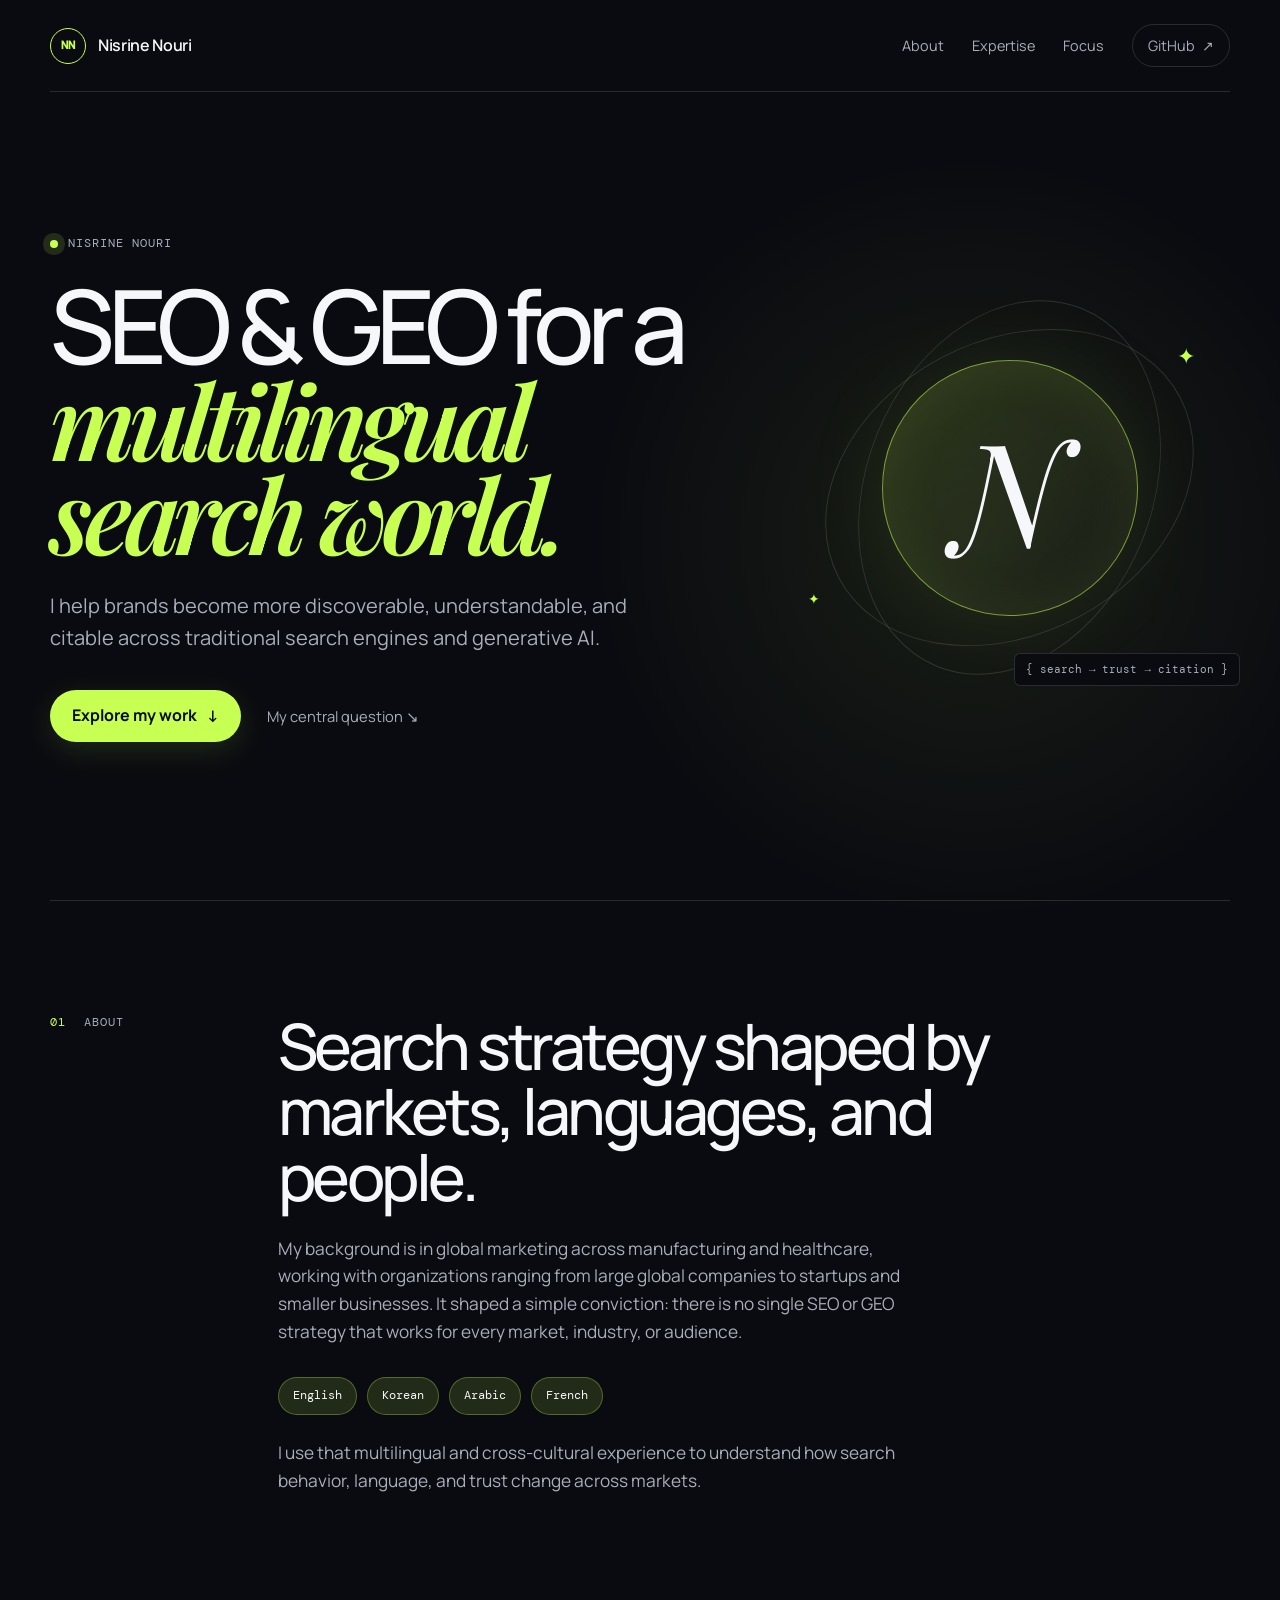
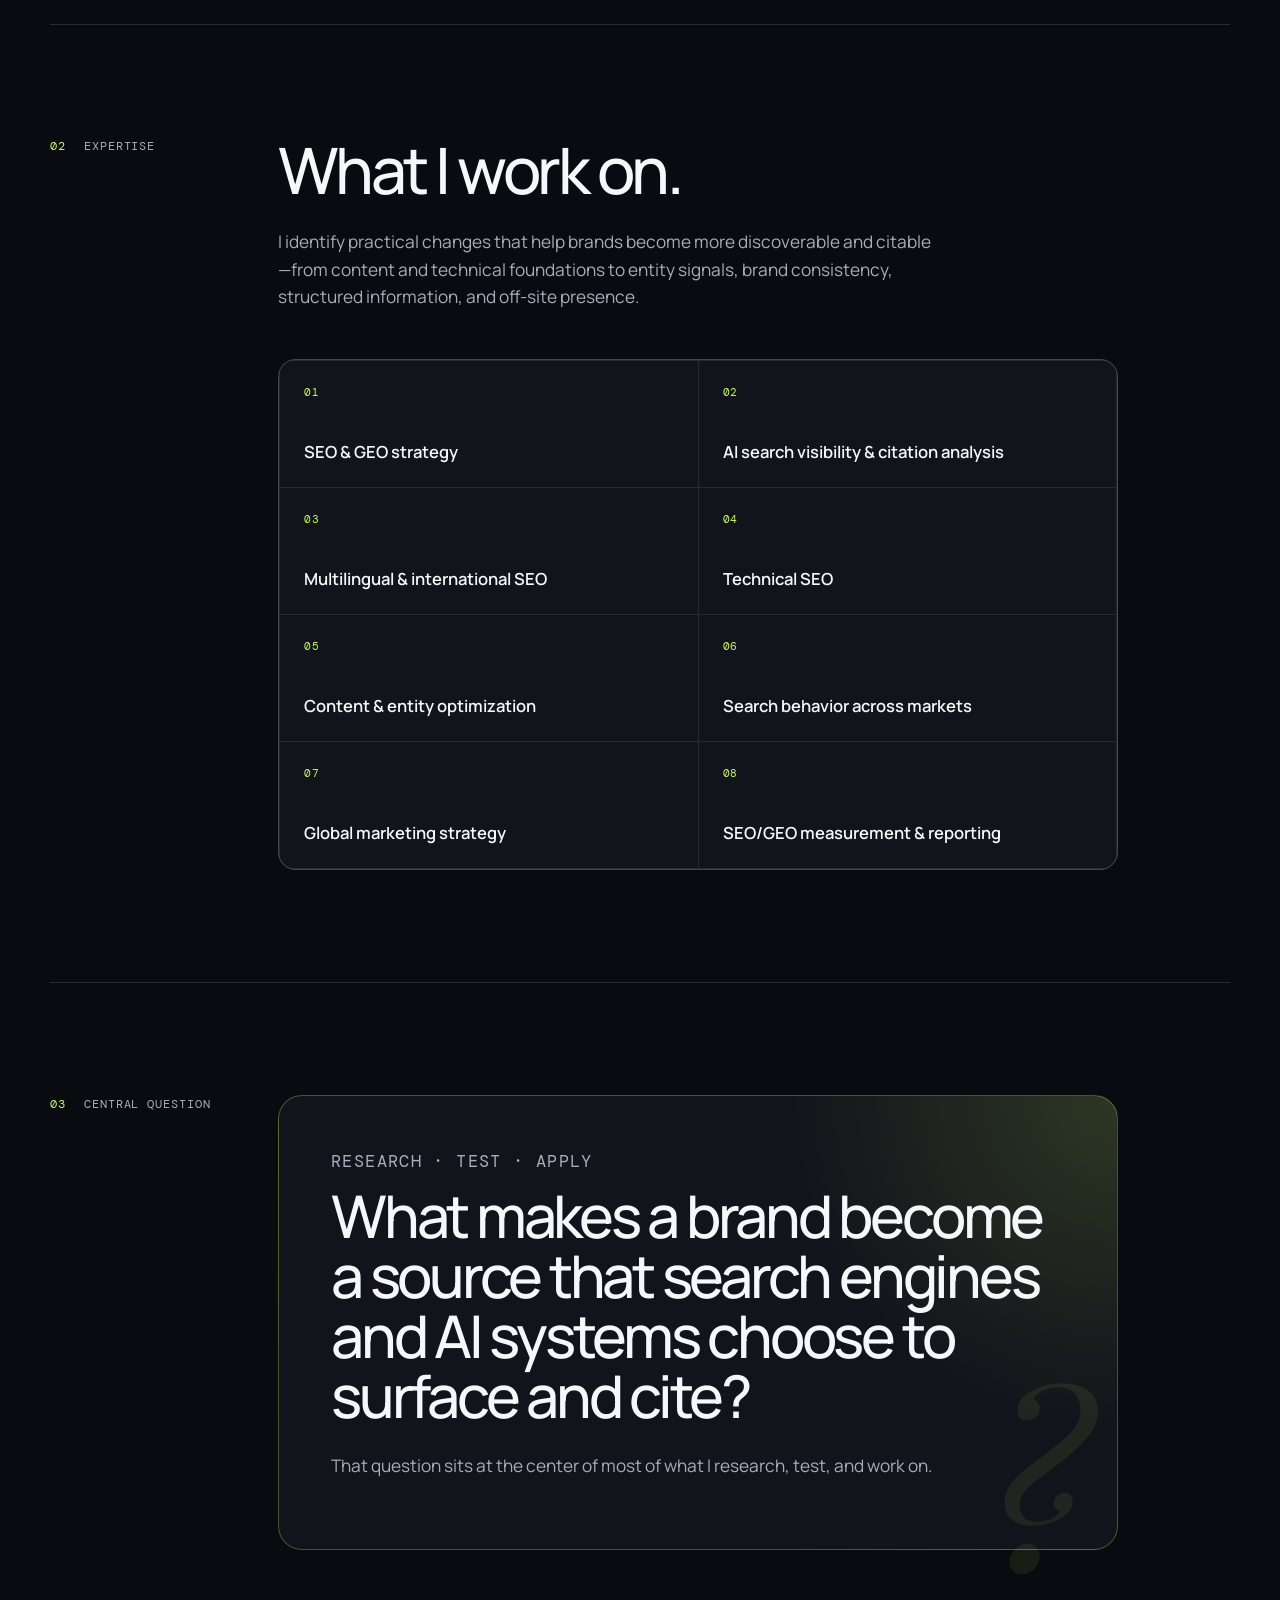
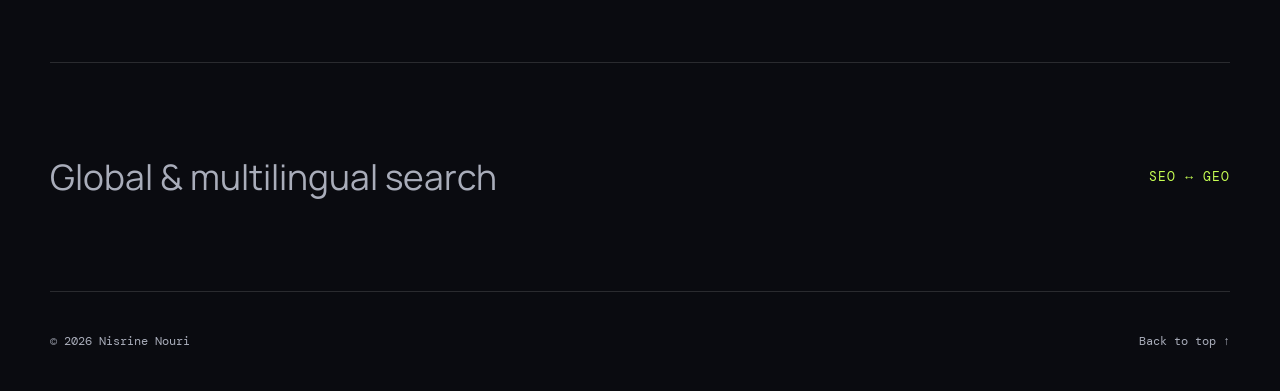
==== index.html @ 0ec73cda "Publish personal SEO and GEO website" ====
<!doctype html>
<html lang="en">
  <head>
    <meta charset="UTF-8" />
    <meta name="viewport" content="width=device-width, initial-scale=1.0" />
    <meta
      name="description"
      content="Nisrine Nouri is an SEO & GEO specialist focused on global, multilingual search and AI visibility."
    />
    <meta name="theme-color" content="#0a0b10" />
    <title>Nisrine Nouri</title>
    <link rel="stylesheet" href="styles.css" />
  </head>
  <body>
    <a class="skip-link" href="#main">Skip to content</a>

    <div class="page-shell">
      <header class="site-header" aria-label="Primary navigation">
        <a class="brand" href="#top" aria-label="Nisrine Nouri, home">
          <span class="brand-mark" aria-hidden="true">NN</span>
          <span>Nisrine Nouri</span>
        </a>

        <nav>
          <a href="#about">About</a>
          <a href="#expertise">Expertise</a>
          <a href="#focus">Focus</a>
          <a
            class="nav-github"
            href="https://github.com/nisrinenouri"
            target="_blank"
            rel="noreferrer"
          >
            GitHub
            <span aria-hidden="true">↗</span>
          </a>
        </nav>
      </header>

      <main id="main">
        <section class="hero" id="top" aria-labelledby="hero-title">
          <div class="hero-copy">
            <p class="eyebrow"><span></span> Nisrine Nouri</p>
            <h1 id="hero-title">SEO &amp; GEO for a <em>multilingual search world.</em></h1>
            <p class="intro">
              I help brands become more discoverable, understandable, and citable
              across traditional search engines and generative AI.
            </p>
            <div class="hero-actions">
              <a class="button button-primary" href="#expertise">
                Explore my work <span aria-hidden="true">↓</span>
              </a>
              <a class="text-link" href="#focus">My central question <span aria-hidden="true">↘</span></a>
            </div>
          </div>

          <div class="hero-art" aria-hidden="true">
            <div class="orbit orbit-one"></div>
            <div class="orbit orbit-two"></div>
            <div class="monogram">N</div>
            <span class="spark spark-one">✦</span>
            <span class="spark spark-two">✦</span>
            <span class="code-note">{ search → trust → citation }</span>
          </div>
        </section>

        <section class="about section" id="about" aria-labelledby="about-title">
          <div class="section-label">
            <span>01</span>
            <p>About</p>
          </div>
          <div class="section-content">
            <h2 id="about-title">Search strategy shaped by markets, languages, and people.</h2>
            <p>
              My background is in global marketing across manufacturing and
              healthcare, working with organizations ranging from large global
              companies to startups and smaller businesses. It shaped a simple
              conviction: there is no single SEO or GEO strategy that works for
              every market, industry, or audience.
            </p>
            <div class="language-row" aria-label="Languages spoken">
              <span>English</span>
              <span>Korean</span>
              <span>Arabic</span>
              <span>French</span>
            </div>
            <p>
              I use that multilingual and cross-cultural experience to understand
              how search behavior, language, and trust change across markets.
            </p>
          </div>
        </section>

        <section class="work section" id="expertise" aria-labelledby="work-title">
          <div class="section-label">
            <span>02</span>
            <p>Expertise</p>
          </div>
          <div class="section-content">
            <h2 id="work-title">What I work on.</h2>
            <p>
              I identify practical changes that help brands become more
              discoverable and citable—from content and technical foundations to
              entity signals, brand consistency, structured information, and
              off-site presence.
            </p>
            <ul class="expertise-grid">
              <li><span>01</span>SEO &amp; GEO strategy</li>
              <li><span>02</span>AI search visibility &amp; citation analysis</li>
              <li><span>03</span>Multilingual &amp; international SEO</li>
              <li><span>04</span>Technical SEO</li>
              <li><span>05</span>Content &amp; entity optimization</li>
              <li><span>06</span>Search behavior across markets</li>
              <li><span>07</span>Global marketing strategy</li>
              <li><span>08</span>SEO/GEO measurement &amp; reporting</li>
            </ul>
          </div>
        </section>

        <section class="focus section" id="focus" aria-labelledby="focus-title">
          <div class="section-label">
            <span>03</span>
            <p>Central question</p>
          </div>
          <div class="section-content">
            <p class="card-kicker">Research · Test · Apply</p>
            <h2 id="focus-title">What makes a brand become a source that search engines and AI systems choose to surface and cite?</h2>
            <p>
              That question sits at the center of most of what I research, test,
              and work on.
            </p>
          </div>
        </section>

        <section class="closing" aria-label="Professional focus">
          <p>Global &amp; multilingual search</p>
          <span aria-hidden="true">SEO ↔ GEO</span>
        </section>
      </main>

      <footer>
        <p>© <span id="year">2026</span> Nisrine Nouri</p>
        <a href="#top">Back to top <span aria-hidden="true">↑</span></a>
      </footer>
    </div>

    <script src="script.js"></script>
  </body>
</html>
---- styles.css ----
@import url("https://fonts.googleapis.com/css2?family=DM+Mono:wght@400;500&family=Manrope:wght@400;500;600;700&family=Playfair+Display:ital,wght@1,600&display=swap");

:root {
  --bg: #0a0b10;
  --surface: #12141b;
  --surface-hover: #171a23;
  --text: #f6f7fb;
  --muted: #a9adba;
  --line: rgba(255, 255, 255, 0.13);
  --accent: #c7ff53;
  --accent-soft: rgba(199, 255, 83, 0.13);
  --page: min(1180px, calc(100% - 48px));
}

* {
  box-sizing: border-box;
}

html {
  scroll-behavior: smooth;
}

body {
  margin: 0;
  background:
    radial-gradient(circle at 76% 15%, rgba(199, 255, 83, 0.08), transparent 24rem),
    var(--bg);
  color: var(--text);
  font-family: "Manrope", sans-serif;
  font-size: 16px;
  line-height: 1.6;
}

a {
  color: inherit;
  text-decoration: none;
}

.skip-link {
  position: fixed;
  top: 12px;
  left: 12px;
  z-index: 20;
  padding: 10px 14px;
  border-radius: 999px;
  background: var(--accent);
  color: #0a0b10;
  transform: translateY(-150%);
  transition: transform 160ms ease;
}

.skip-link:focus {
  transform: translateY(0);
}

.page-shell {
  width: var(--page);
  margin: 0 auto;
}

.site-header {
  min-height: 92px;
  display: flex;
  align-items: center;
  justify-content: space-between;
  border-bottom: 1px solid var(--line);
}

.brand,
.site-header nav {
  display: flex;
  align-items: center;
}

.brand {
  gap: 12px;
  font-weight: 600;
  letter-spacing: -0.02em;
}

.brand-mark {
  display: grid;
  width: 36px;
  height: 36px;
  place-items: center;
  border: 1px solid var(--accent);
  border-radius: 50%;
  color: var(--accent);
  font-family: "DM Mono", monospace;
  font-size: 0.75rem;
}

.site-header nav {
  gap: 28px;
  color: var(--muted);
  font-size: 0.9rem;
}

.site-header nav a {
  transition: color 160ms ease;
}

.site-header nav a:hover,
.site-header nav a:focus-visible {
  color: var(--text);
}

.nav-github {
  display: flex;
  gap: 7px;
  align-items: center;
  padding: 9px 15px;
  border: 1px solid var(--line);
  border-radius: 999px;
}

.hero {
  min-height: calc(100vh - 92px);
  display: grid;
  grid-template-columns: 1.2fr 0.8fr;
  gap: 48px;
  align-items: center;
  padding: 84px 0 100px;
}

.eyebrow,
.card-kicker,
.section-label {
  font-family: "DM Mono", monospace;
  letter-spacing: 0.08em;
  text-transform: uppercase;
}

.eyebrow {
  display: flex;
  align-items: center;
  gap: 10px;
  margin: 0 0 24px;
  color: var(--muted);
  font-size: 0.78rem;
}

.eyebrow span {
  width: 8px;
  height: 8px;
  border-radius: 50%;
  background: var(--accent);
  box-shadow: 0 0 0 7px var(--accent-soft);
}

h1,
h2,
h3,
p {
  margin-top: 0;
}

h1 {
  max-width: 820px;
  margin-bottom: 30px;
  font-size: clamp(3.8rem, 8vw, 7.4rem);
  font-weight: 500;
  letter-spacing: -0.07em;
  line-height: 0.92;
}

h1 em {
  display: block;
  color: var(--accent);
  font-family: "Playfair Display", serif;
  font-weight: 600;
}

.intro {
  max-width: 630px;
  margin-bottom: 36px;
  color: var(--muted);
  font-size: clamp(1.05rem, 1.8vw, 1.25rem);
}

.hero-actions {
  display: flex;
  align-items: center;
  gap: 26px;
}

.button {
  display: inline-flex;
  min-height: 52px;
  align-items: center;
  gap: 10px;
  justify-content: center;
  padding: 0 22px;
  border-radius: 999px;
  font-weight: 700;
}

.button-primary {
  background: var(--accent);
  color: #0a0b10;
  box-shadow: 0 8px 30px rgba(199, 255, 83, 0.12);
  transition: transform 160ms ease, box-shadow 160ms ease;
}

.button-primary:hover,
.button-primary:focus-visible {
  box-shadow: 0 12px 36px rgba(199, 255, 83, 0.22);
  transform: translateY(-2px);
}

.text-link {
  color: var(--muted);
  font-size: 0.92rem;
}

.text-link:hover,
.text-link:focus-visible {
  color: var(--text);
}

.hero-art {
  position: relative;
  width: min(36vw, 440px);
  aspect-ratio: 1;
  justify-self: end;
  display: grid;
  place-items: center;
}

.monogram {
  position: relative;
  z-index: 2;
  display: grid;
  width: 58%;
  height: 58%;
  place-items: center;
  border: 1px solid rgba(199, 255, 83, 0.55);
  border-radius: 50%;
  background: linear-gradient(145deg, rgba(199, 255, 83, 0.14), rgba(255, 255, 255, 0.02));
  box-shadow: inset 0 0 60px rgba(199, 255, 83, 0.08), 0 0 90px rgba(199, 255, 83, 0.08);
  color: var(--text);
  font-family: "Playfair Display", serif;
  font-size: clamp(5rem, 12vw, 9rem);
  font-style: italic;
}

.orbit {
  position: absolute;
  inset: 6%;
  border: 1px solid var(--line);
  border-radius: 50%;
}

.orbit-one {
  transform: rotate(22deg) scaleX(0.74);
}

.orbit-two {
  transform: rotate(-28deg) scaleY(0.76);
}

.spark {
  position: absolute;
  color: var(--accent);
  font-size: 1.4rem;
}

.spark-one {
  top: 16%;
  right: 8%;
}

.spark-two {
  bottom: 22%;
  left: 4%;
  font-size: 0.85rem;
}

.code-note {
  position: absolute;
  right: -10px;
  bottom: 5%;
  padding: 7px 11px;
  border: 1px solid var(--line);
  border-radius: 6px;
  background: var(--bg);
  color: var(--muted);
  font-family: "DM Mono", monospace;
  font-size: 0.68rem;
}

.section {
  display: grid;
  grid-template-columns: 180px 1fr;
  gap: 48px;
  padding: 112px 0;
  border-top: 1px solid var(--line);
}

.section-label {
  display: flex;
  gap: 18px;
  color: var(--muted);
  font-size: 0.73rem;
}

.section-label span {
  color: var(--accent);
}

.section-content {
  max-width: 840px;
}

.section-content h2 {
  margin-bottom: 26px;
  font-size: clamp(2rem, 5vw, 4.3rem);
  font-weight: 500;
  letter-spacing: -0.055em;
  line-height: 1.02;
}

.section-content > p {
  max-width: 660px;
  color: var(--muted);
  font-size: 1.08rem;
}

.language-row {
  display: flex;
  flex-wrap: wrap;
  gap: 10px;
  margin: 32px 0 24px;
}

.language-row span {
  padding: 8px 14px;
  border: 1px solid rgba(199, 255, 83, 0.3);
  border-radius: 999px;
  background: var(--accent-soft);
  color: var(--text);
  font-family: "DM Mono", monospace;
  font-size: 0.78rem;
}

.expertise-grid {
  display: grid;
  grid-template-columns: repeat(2, minmax(0, 1fr));
  gap: 1px;
  margin: 48px 0 0;
  padding: 1px;
  list-style: none;
  background: var(--line);
  border: 1px solid var(--line);
  border-radius: 18px;
  overflow: hidden;
}

.expertise-grid li {
  min-height: 126px;
  display: flex;
  flex-direction: column;
  justify-content: space-between;
  gap: 20px;
  padding: 24px;
  background: var(--surface);
  font-size: 1.04rem;
  font-weight: 600;
  line-height: 1.35;
  transition: background 180ms ease;
}

.expertise-grid li:hover {
  background: var(--surface-hover);
}

.expertise-grid span {
  color: var(--accent);
  font-family: "DM Mono", monospace;
  font-size: 0.68rem;
  font-weight: 400;
  letter-spacing: 0.08em;
}

.focus .section-content {
  position: relative;
  padding: 52px;
  border: 1px solid rgba(199, 255, 83, 0.28);
  border-radius: 24px;
  background:
    radial-gradient(circle at 100% 0%, rgba(199, 255, 83, 0.15), transparent 35%),
    var(--surface);
}

.focus .section-content::after {
  content: "?";
  position: absolute;
  right: 28px;
  bottom: -42px;
  color: rgba(199, 255, 83, 0.08);
  font-family: "Playfair Display", serif;
  font-size: 15rem;
  font-style: italic;
  line-height: 1;
  pointer-events: none;
}

.focus h2,
.focus p {
  position: relative;
  z-index: 1;
}

.focus h2 {
  max-width: 760px;
  font-size: clamp(2rem, 4.6vw, 4rem);
}

.project-card {
  display: flex;
  align-items: center;
  justify-content: space-between;
  gap: 24px;
  margin-top: 44px;
  padding: 32px;
  border: 1px solid var(--line);
  border-radius: 18px;
  background: linear-gradient(120deg, var(--surface), rgba(199, 255, 83, 0.035));
  transition: background 180ms ease, border-color 180ms ease, transform 180ms ease;
}

.project-card:hover,
.project-card:focus-visible {
  border-color: rgba(199, 255, 83, 0.5);
  background: var(--surface-hover);
  transform: translateY(-3px);
}

.card-kicker {
  margin-bottom: 10px;
  color: var(--accent);
  font-size: 0.7rem;
}

.project-card h3 {
  margin-bottom: 8px;
  font-size: clamp(1.65rem, 4vw, 2.6rem);
  font-weight: 500;
  letter-spacing: -0.04em;
}

.project-card p:last-child {
  margin-bottom: 0;
  color: var(--muted);
}

.card-arrow {
  display: grid;
  flex: 0 0 54px;
  width: 54px;
  height: 54px;
  place-items: center;
  border-radius: 50%;
  background: var(--accent);
  color: #0a0b10;
  font-size: 1.3rem;
}

.closing {
  display: flex;
  align-items: center;
  justify-content: space-between;
  gap: 32px;
  padding: 86px 0;
  border-top: 1px solid var(--line);
  color: var(--muted);
  font-size: clamp(1.4rem, 3vw, 2.2rem);
}

.closing p {
  margin: 0;
}

.closing span {
  color: var(--accent);
  font-family: "DM Mono", monospace;
  font-size: 0.8rem;
  letter-spacing: 0.08em;
  text-transform: uppercase;
}

footer {
  display: flex;
  align-items: center;
  justify-content: space-between;
  min-height: 100px;
  border-top: 1px solid var(--line);
  color: var(--muted);
  font-family: "DM Mono", monospace;
  font-size: 0.74rem;
}

footer p {
  margin: 0;
}

footer a:hover,
footer a:focus-visible {
  color: var(--text);
}

:focus-visible {
  outline: 2px solid var(--accent);
  outline-offset: 4px;
}

@media (max-width: 860px) {
  :root {
    --page: min(100% - 32px, 720px);
  }

  .site-header nav > a:not(.nav-github) {
    display: none;
  }

  .hero {
    grid-template-columns: 1fr;
    min-height: auto;
    padding: 72px 0 80px;
  }

  .hero-art {
    width: min(78vw, 390px);
    justify-self: center;
    order: -1;
  }

  .section {
    grid-template-columns: 1fr;
    gap: 22px;
    padding: 80px 0;
  }

  .focus .section-content {
    padding: 36px;
  }
}

@media (max-width: 560px) {
  .brand > span:last-child {
    display: none;
  }

  .hero {
    padding-top: 48px;
  }

  .hero-actions {
    align-items: flex-start;
    flex-direction: column;
    gap: 18px;
  }

  .hero-art {
    width: min(86vw, 330px);
  }

  .project-card {
    align-items: flex-start;
    padding: 24px;
  }

  .expertise-grid {
    grid-template-columns: 1fr;
  }

  .expertise-grid li {
    min-height: 104px;
  }

  .focus .section-content {
    padding: 28px 24px;
  }

  .card-arrow {
    flex-basis: 44px;
    width: 44px;
    height: 44px;
  }

  .closing {
    align-items: flex-start;
  }

  footer {
    align-items: flex-start;
    flex-direction: column;
    justify-content: center;
    gap: 8px;
  }
}

@media (prefers-reduced-motion: reduce) {
  html {
    scroll-behavior: auto;
  }

  *,
  *::before,
  *::after {
    transition-duration: 0.01ms !important;
  }
}
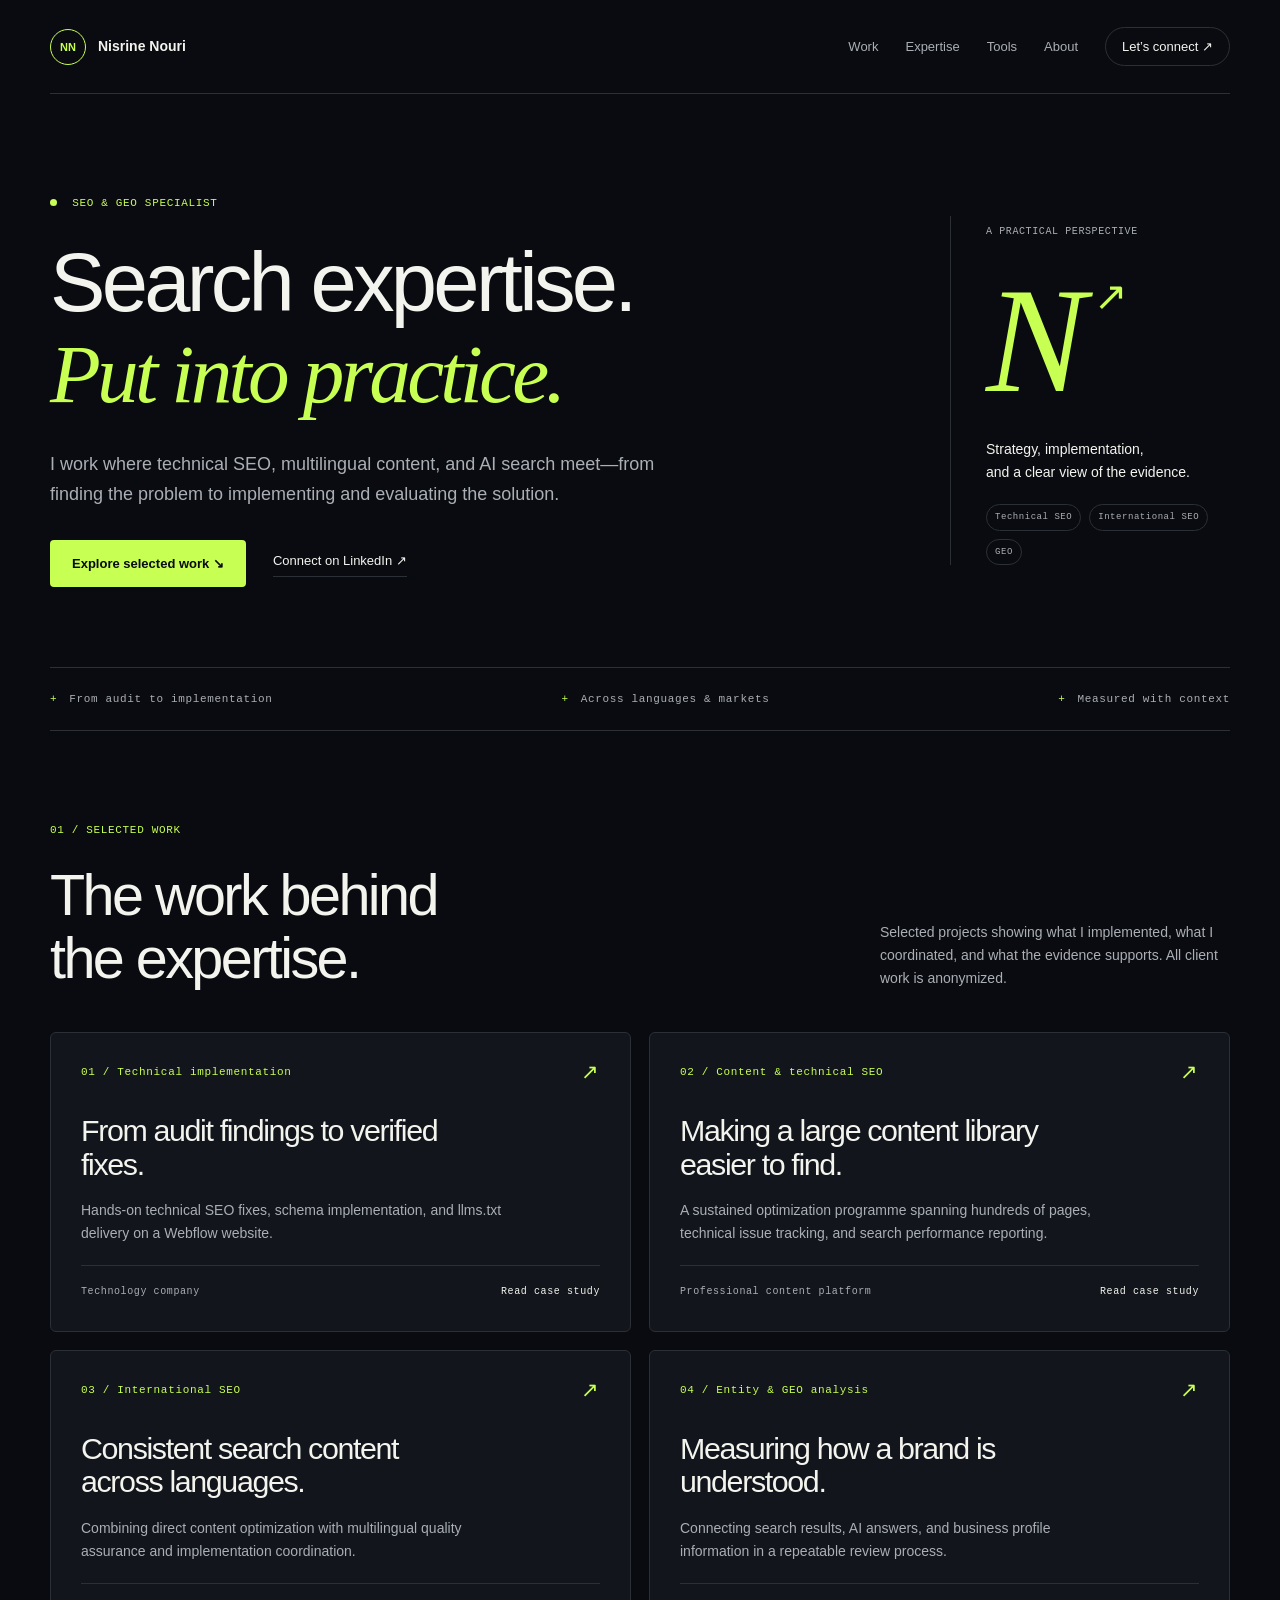
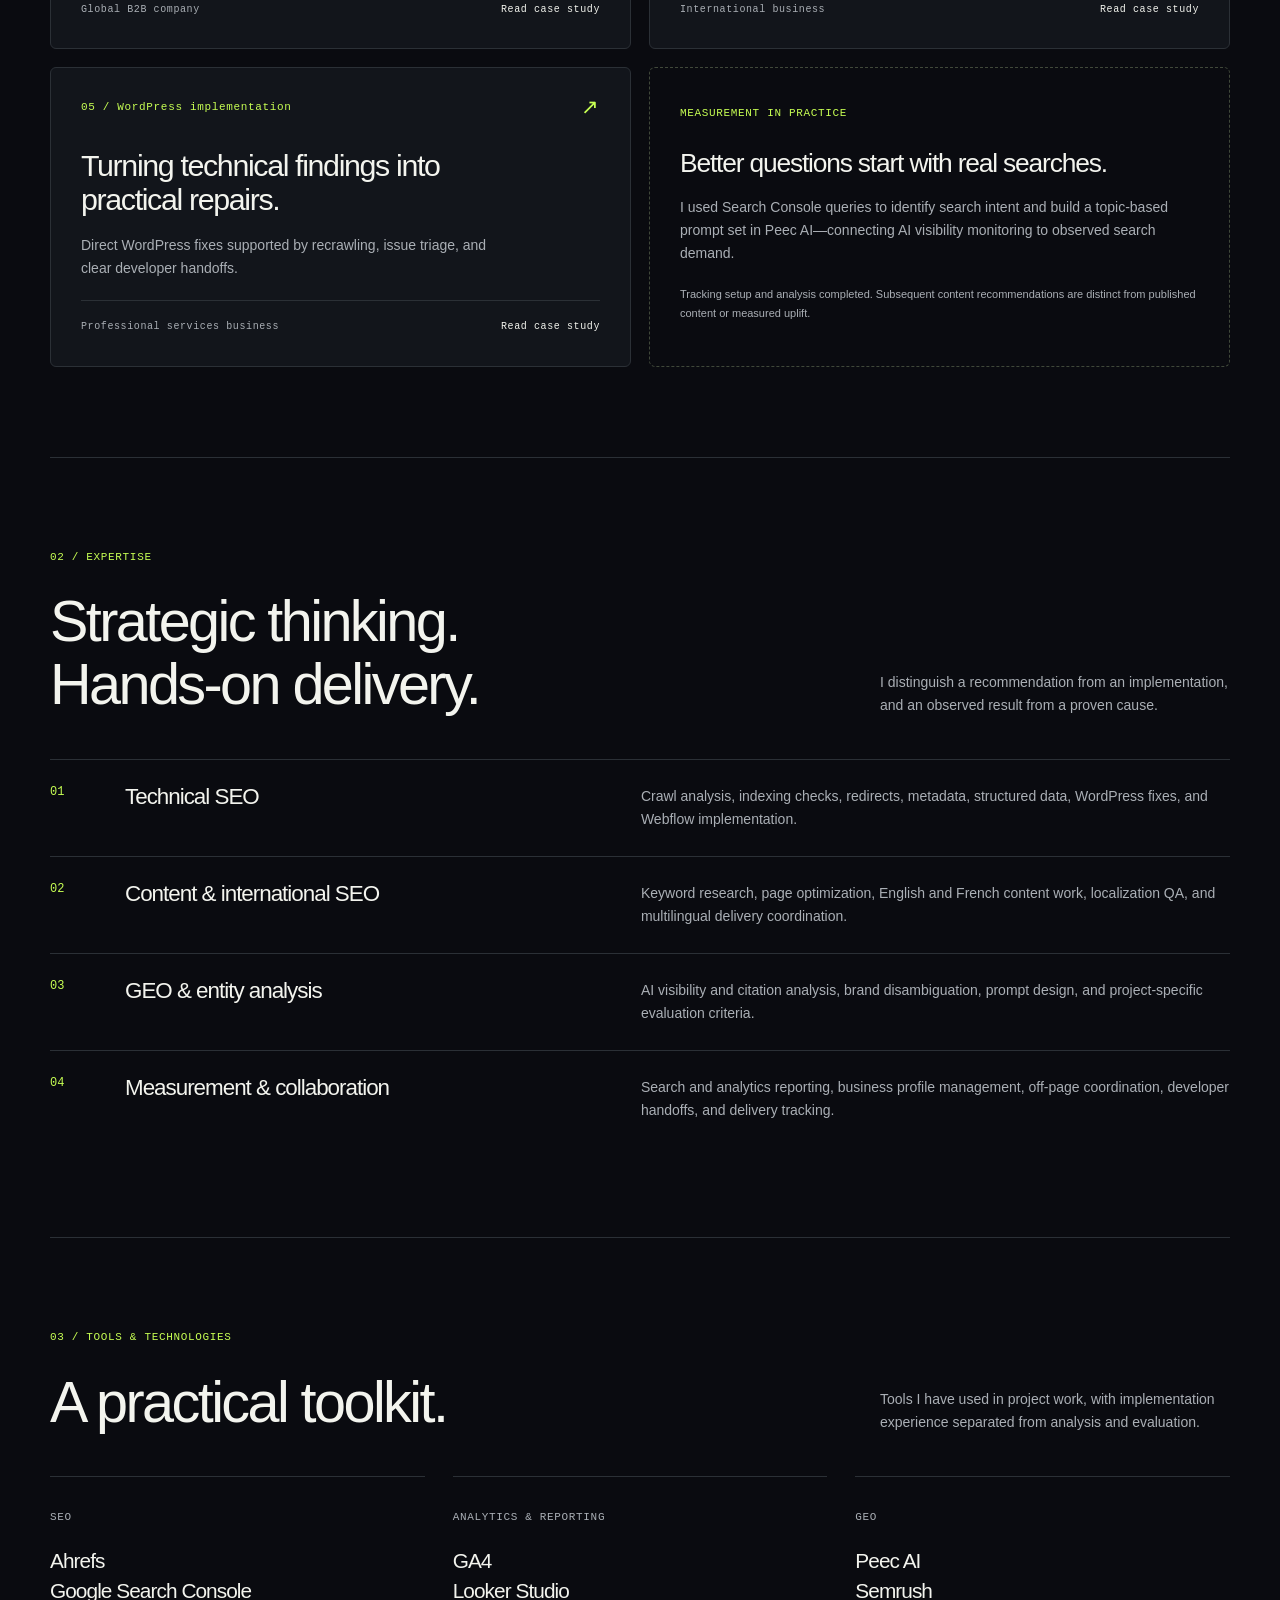
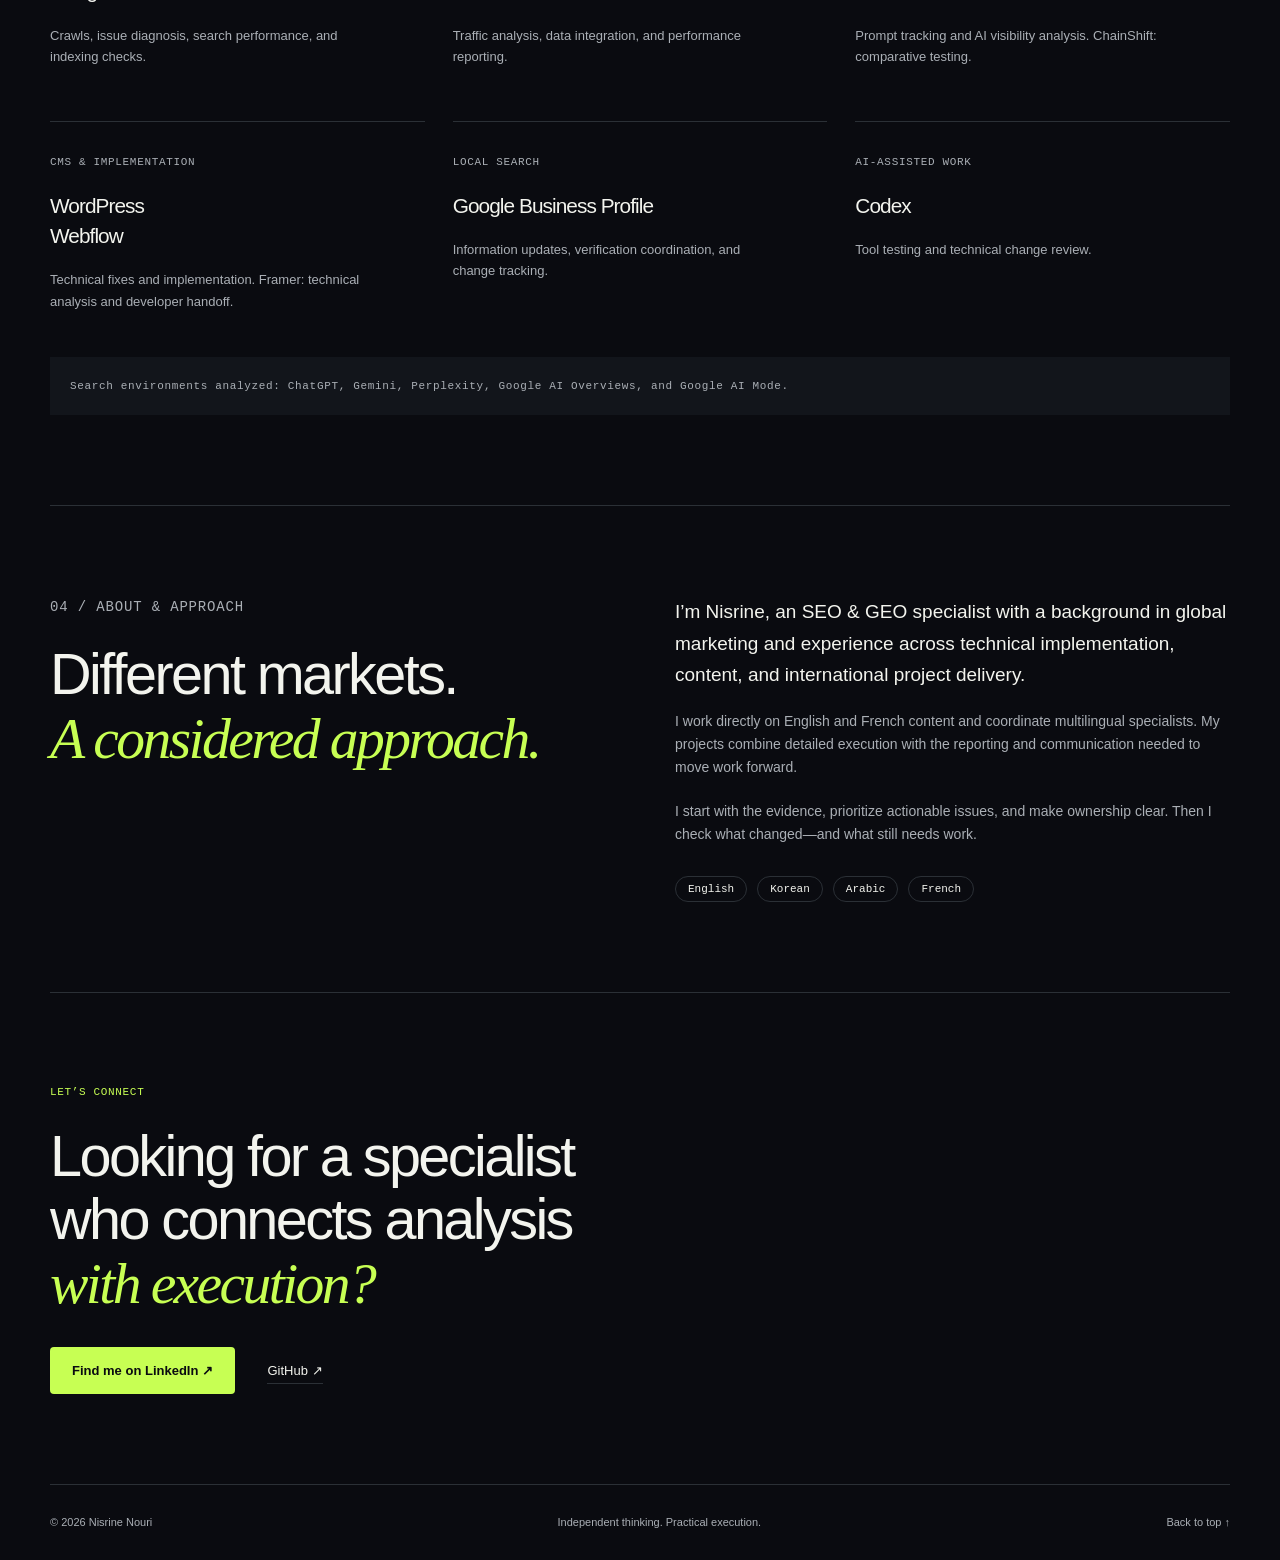
==== commit 920df764: "Build SEO and GEO portfolio with anonymized case studies" ====
--- a/index.html
+++ b/index.html
@@ -1,149 +1,254 @@
 <!doctype html>
 <html lang="en">
-  <head>
-    <meta charset="UTF-8" />
-    <meta name="viewport" content="width=device-width, initial-scale=1.0" />
-    <meta
-      name="description"
-      content="Nisrine Nouri is an SEO & GEO specialist focused on global, multilingual search and AI visibility."
-    />
-    <meta name="theme-color" content="#0a0b10" />
-    <title>Nisrine Nouri</title>
-    <link rel="stylesheet" href="styles.css" />
-  </head>
-  <body>
-    <a class="skip-link" href="#main">Skip to content</a>
-
-    <div class="page-shell">
-      <header class="site-header" aria-label="Primary navigation">
-        <a class="brand" href="#top" aria-label="Nisrine Nouri, home">
-          <span class="brand-mark" aria-hidden="true">NN</span>
-          <span>Nisrine Nouri</span>
-        </a>
-
-        <nav>
-          <a href="#about">About</a>
-          <a href="#expertise">Expertise</a>
-          <a href="#focus">Focus</a>
-          <a
-            class="nav-github"
-            href="https://github.com/nisrinenouri"
-            target="_blank"
-            rel="noreferrer"
-          >
-            GitHub
-            <span aria-hidden="true">↗</span>
-          </a>
-        </nav>
-      </header>
-
-      <main id="main">
-        <section class="hero" id="top" aria-labelledby="hero-title">
-          <div class="hero-copy">
-            <p class="eyebrow"><span></span> Nisrine Nouri</p>
-            <h1 id="hero-title">SEO &amp; GEO for a <em>multilingual search world.</em></h1>
-            <p class="intro">
-              I help brands become more discoverable, understandable, and citable
-              across traditional search engines and generative AI.
-            </p>
-            <div class="hero-actions">
-              <a class="button button-primary" href="#expertise">
-                Explore my work <span aria-hidden="true">↓</span>
-              </a>
-              <a class="text-link" href="#focus">My central question <span aria-hidden="true">↘</span></a>
-            </div>
-          </div>
-
-          <div class="hero-art" aria-hidden="true">
-            <div class="orbit orbit-one"></div>
-            <div class="orbit orbit-two"></div>
-            <div class="monogram">N</div>
-            <span class="spark spark-one">✦</span>
-            <span class="spark spark-two">✦</span>
-            <span class="code-note">{ search → trust → citation }</span>
-          </div>
-        </section>
-
-        <section class="about section" id="about" aria-labelledby="about-title">
-          <div class="section-label">
-            <span>01</span>
-            <p>About</p>
-          </div>
-          <div class="section-content">
-            <h2 id="about-title">Search strategy shaped by markets, languages, and people.</h2>
-            <p>
-              My background is in global marketing across manufacturing and
-              healthcare, working with organizations ranging from large global
-              companies to startups and smaller businesses. It shaped a simple
-              conviction: there is no single SEO or GEO strategy that works for
-              every market, industry, or audience.
-            </p>
-            <div class="language-row" aria-label="Languages spoken">
-              <span>English</span>
-              <span>Korean</span>
-              <span>Arabic</span>
-              <span>French</span>
-            </div>
-            <p>
-              I use that multilingual and cross-cultural experience to understand
-              how search behavior, language, and trust change across markets.
-            </p>
-          </div>
-        </section>
-
-        <section class="work section" id="expertise" aria-labelledby="work-title">
-          <div class="section-label">
-            <span>02</span>
-            <p>Expertise</p>
-          </div>
-          <div class="section-content">
-            <h2 id="work-title">What I work on.</h2>
-            <p>
-              I identify practical changes that help brands become more
-              discoverable and citable—from content and technical foundations to
-              entity signals, brand consistency, structured information, and
-              off-site presence.
-            </p>
-            <ul class="expertise-grid">
-              <li><span>01</span>SEO &amp; GEO strategy</li>
-              <li><span>02</span>AI search visibility &amp; citation analysis</li>
-              <li><span>03</span>Multilingual &amp; international SEO</li>
-              <li><span>04</span>Technical SEO</li>
-              <li><span>05</span>Content &amp; entity optimization</li>
-              <li><span>06</span>Search behavior across markets</li>
-              <li><span>07</span>Global marketing strategy</li>
-              <li><span>08</span>SEO/GEO measurement &amp; reporting</li>
-            </ul>
-          </div>
-        </section>
-
-        <section class="focus section" id="focus" aria-labelledby="focus-title">
-          <div class="section-label">
-            <span>03</span>
-            <p>Central question</p>
-          </div>
-          <div class="section-content">
-            <p class="card-kicker">Research · Test · Apply</p>
-            <h2 id="focus-title">What makes a brand become a source that search engines and AI systems choose to surface and cite?</h2>
-            <p>
-              That question sits at the center of most of what I research, test,
-              and work on.
-            </p>
-          </div>
-        </section>
-
-        <section class="closing" aria-label="Professional focus">
-          <p>Global &amp; multilingual search</p>
-          <span aria-hidden="true">SEO ↔ GEO</span>
-        </section>
-      </main>
-
-      <footer>
-        <p>© <span id="year">2026</span> Nisrine Nouri</p>
-        <a href="#top">Back to top <span aria-hidden="true">↑</span></a>
-      </footer>
-    </div>
-
-    <script src="script.js"></script>
-  </body>
+<head>
+<meta charset="utf-8">
+<meta name="viewport" content="width=device-width, initial-scale=1">
+<title>Nisrine Nouri | SEO & GEO Specialist</title>
+<meta name="description" content="SEO and GEO portfolio: technical implementation, multilingual content, AI search analysis, and anonymized project evidence.">
+<meta name="theme-color" content="#0a0b10">
+<link rel="canonical" href="https://nisrinenouri.github.io/nisrinenouri/">
+<meta property="og:type" content="website">
+<meta property="og:title" content="Nisrine Nouri | SEO & GEO Specialist">
+<meta property="og:description" content="SEO and GEO portfolio: technical implementation, multilingual content, AI search analysis, and anonymized project evidence.">
+<meta property="og:url" content="https://nisrinenouri.github.io/nisrinenouri/">
+<meta property="og:locale" content="en_US">
+<meta property="og:site_name" content="Nisrine Nouri">
+<meta name="twitter:card" content="summary">
+<link rel="icon" href="favicon.svg" type="image/svg+xml">
+<link rel="stylesheet" href="styles.css">
+<script type="application/ld+json">{"@context": "https://schema.org", "@type": "ProfilePage", "name": "Nisrine Nouri | SEO & GEO Specialist", "url": "https://nisrinenouri.github.io/nisrinenouri/", "description": "SEO and GEO portfolio: technical implementation, multilingual content, AI search analysis, and anonymized project evidence.", "mainEntity": {"@type": "Person", "name": "Nisrine Nouri", "jobTitle": "SEO & GEO Specialist", "url": "https://nisrinenouri.github.io/nisrinenouri/", "sameAs": ["https://www.linkedin.com/in/nisrinenouri/", "https://github.com/nisrinenouri"]}}</script>
+</head>
+<body id="top">
+<a class="skip" href="#main">Skip to content</a>
+<header class="header wrap">
+<a class="brand" href="index.html" aria-label="Nisrine Nouri, home">
+<span class="mark">NN</span>
+<span>Nisrine Nouri</span>
+</a>
+<nav aria-label="Primary navigation">
+<a href="index.html#work">Work</a>
+<a href="index.html#expertise">Expertise</a>
+<a href="index.html#tools">Tools</a>
+<a href="index.html#about">About</a>
+<a class="nav-contact" href="index.html#contact">Let’s connect ↗</a>
+</nav>
+</header>
+<main id="main" tabindex="-1">
+<section class="hero wrap">
+<div class="hero-copy">
+<p class="eyebrow">
+<span class="dot">
+</span> SEO & GEO SPECIALIST</p>
+<h1>Search expertise.<br>
+<em>Put into practice.</em>
+</h1>
+<p class="intro">I work where technical SEO, multilingual content, and AI search meet—from finding the problem to implementing and evaluating the solution.</p>
+<div class="actions">
+<a class="button" href="#work">Explore selected work ↘</a>
+<a class="text-link" href="https://www.linkedin.com/in/nisrinenouri/">Connect on LinkedIn ↗</a>
+</div>
+</div>
+<aside class="hero-note" aria-label="Professional focus">
+<span class="note-index">A PRACTICAL PERSPECTIVE</span>
+<div class="monogram" aria-hidden="true">N<span>↗</span>
+</div>
+<p>Strategy, implementation,<br>and a clear view of the evidence.</p>
+<div class="note-tags">
+<span>Technical SEO</span>
+<span>International SEO</span>
+<span>GEO</span>
+</div>
+</aside>
+</section>
+<div class="focus-strip wrap">
+<span>From audit to implementation</span>
+<span>Across languages & markets</span>
+<span>Measured with context</span>
+</div>
+<section id="work" class="section wrap">
+<div class="section-heading">
+<div>
+<p class="eyebrow">01 / SELECTED WORK</p>
+<h2>The work behind<br>the expertise.</h2>
+</div>
+<p>Selected projects showing what I implemented, what I coordinated, and what the evidence supports. All client work is anonymized.</p>
+</div>
+<div class="work-grid">
+<a class="work-card" href="work/technical-implementation.html">
+<div class="card-top">
+<span>01 / Technical implementation</span>
+<span aria-hidden="true">↗</span>
+</div>
+<h3>From audit findings to verified fixes.</h3>
+<p>Hands-on technical SEO fixes, schema implementation, and llms.txt delivery on a Webflow website.</p>
+<div class="card-bottom">
+<span>Technology company</span>
+<span>Read case study</span>
+</div>
+</a>
+<a class="work-card" href="work/content-at-scale.html">
+<div class="card-top">
+<span>02 / Content & technical SEO</span>
+<span aria-hidden="true">↗</span>
+</div>
+<h3>Making a large content library easier to find.</h3>
+<p>A sustained optimization programme spanning hundreds of pages, technical issue tracking, and search performance reporting.</p>
+<div class="card-bottom">
+<span>Professional content platform</span>
+<span>Read case study</span>
+</div>
+</a>
+<a class="work-card" href="work/international-seo.html">
+<div class="card-top">
+<span>03 / International SEO</span>
+<span aria-hidden="true">↗</span>
+</div>
+<h3>Consistent search content across languages.</h3>
+<p>Combining direct content optimization with multilingual quality assurance and implementation coordination.</p>
+<div class="card-bottom">
+<span>Global B2B company</span>
+<span>Read case study</span>
+</div>
+</a>
+<a class="work-card" href="work/entity-and-geo.html">
+<div class="card-top">
+<span>04 / Entity & GEO analysis</span>
+<span aria-hidden="true">↗</span>
+</div>
+<h3>Measuring how a brand is understood.</h3>
+<p>Connecting search results, AI answers, and business profile information in a repeatable review process.</p>
+<div class="card-bottom">
+<span>International business</span>
+<span>Read case study</span>
+</div>
+</a>
+<a class="work-card" href="work/wordpress-seo.html">
+<div class="card-top">
+<span>05 / WordPress implementation</span>
+<span aria-hidden="true">↗</span>
+</div>
+<h3>Turning technical findings into practical repairs.</h3>
+<p>Direct WordPress fixes supported by recrawling, issue triage, and clear developer handoffs.</p>
+<div class="card-bottom">
+<span>Professional services business</span>
+<span>Read case study</span>
+</div>
+</a>
+<article class="research-note">
+<span class="eyebrow">MEASUREMENT IN PRACTICE</span>
+<h3>Better questions start with real searches.</h3>
+<p>I used Search Console queries to identify search intent and build a topic-based prompt set in Peec AI—connecting AI visibility monitoring to observed search demand.</p>
+<p class="caption">Tracking setup and analysis completed. Subsequent content recommendations are distinct from published content or measured uplift.</p>
+</article>
+</div>
+</section>
+<section id="expertise" class="section wrap">
+<div class="section-heading">
+<div>
+<p class="eyebrow">02 / EXPERTISE</p>
+<h2>Strategic thinking.<br>Hands-on delivery.</h2>
+</div>
+<p>I distinguish a recommendation from an implementation, and an observed result from a proven cause.</p>
+</div>
+<div class="expertise-list">
+<article>
+<span>01</span>
+<h3>Technical SEO</h3>
+<p>Crawl analysis, indexing checks, redirects, metadata, structured data, WordPress fixes, and Webflow implementation.</p>
+</article>
+<article>
+<span>02</span>
+<h3>Content & international SEO</h3>
+<p>Keyword research, page optimization, English and French content work, localization QA, and multilingual delivery coordination.</p>
+</article>
+<article>
+<span>03</span>
+<h3>GEO & entity analysis</h3>
+<p>AI visibility and citation analysis, brand disambiguation, prompt design, and project-specific evaluation criteria.</p>
+</article>
+<article>
+<span>04</span>
+<h3>Measurement & collaboration</h3>
+<p>Search and analytics reporting, business profile management, off-page coordination, developer handoffs, and delivery tracking.</p>
+</article>
+</div>
+</section>
+<section id="tools" class="section wrap">
+<div class="section-heading">
+<div>
+<p class="eyebrow">03 / TOOLS & TECHNOLOGIES</p>
+<h2>A practical toolkit.</h2>
+</div>
+<p>Tools I have used in project work, with implementation experience separated from analysis and evaluation.</p>
+</div>
+<div class="tool-grid">
+<article>
+<span class="label">SEO</span>
+<h3>Ahrefs<br>Google Search Console</h3>
+<p>Crawls, issue diagnosis, search performance, and indexing checks.</p>
+</article>
+<article>
+<span class="label">ANALYTICS & REPORTING</span>
+<h3>GA4<br>Looker Studio</h3>
+<p>Traffic analysis, data integration, and performance reporting.</p>
+</article>
+<article>
+<span class="label">GEO</span>
+<h3>Peec AI<br>Semrush</h3>
+<p>Prompt tracking and AI visibility analysis. ChainShift: comparative testing.</p>
+</article>
+<article>
+<span class="label">CMS & IMPLEMENTATION</span>
+<h3>WordPress<br>Webflow</h3>
+<p>Technical fixes and implementation. Framer: technical analysis and developer handoff.</p>
+</article>
+<article>
+<span class="label">LOCAL SEARCH</span>
+<h3>Google Business Profile</h3>
+<p>Information updates, verification coordination, and change tracking.</p>
+</article>
+<article>
+<span class="label">AI-ASSISTED WORK</span>
+<h3>Codex</h3>
+<p>Tool testing and technical change review.</p>
+</article>
+</div>
+<p class="tool-note">Search environments analyzed: ChatGPT, Gemini, Perplexity, Google AI Overviews, and Google AI Mode.</p>
+</section>
+<section id="about" class="section wrap about">
+<div>
+<p class="eyebrow">04 / ABOUT & APPROACH</p>
+<h2>Different markets.<br>
+<em>A considered approach.</em>
+</h2>
+</div>
+<div>
+<p class="about-lead">I’m Nisrine, an SEO & GEO specialist with a background in global marketing and experience across technical implementation, content, and international project delivery.</p>
+<p>I work directly on English and French content and coordinate multilingual specialists. My projects combine detailed execution with the reporting and communication needed to move work forward.</p>
+<p>I start with the evidence, prioritize actionable issues, and make ownership clear. Then I check what changed—and what still needs work.</p>
+<div class="language-row" aria-label="Languages">
+<span>English</span>
+<span>Korean</span>
+<span>Arabic</span>
+<span>French</span>
+</div>
+</div>
+</section>
+<section id="contact" class="contact wrap">
+<p class="eyebrow">LET’S CONNECT</p>
+<h2>Looking for a specialist<br>who connects analysis<br>
+<em>with execution?</em>
+</h2>
+<a class="button" href="https://www.linkedin.com/in/nisrinenouri/">Find me on LinkedIn ↗</a>
+<a class="text-link" href="https://github.com/nisrinenouri">GitHub ↗</a>
+</section>
+</main>
+<footer class="wrap">
+<span>© <span id="year">2026</span> Nisrine Nouri</span>
+<span>Independent thinking. Practical execution.</span>
+<a href="#top">Back to top ↑</a>
+</footer>
+<script src="script.js" defer>
+</script>
+</body>
 </html>
--- a/styles.css
+++ b/styles.css
@@ -1,613 +1,810 @@
-@import url("https://fonts.googleapis.com/css2?family=DM+Mono:wght@400;500&family=Manrope:wght@400;500;600;700&family=Playfair+Display:ital,wght@1,600&display=swap");
-
 :root {
-  --bg: #0a0b10;
-  --surface: #12141b;
-  --surface-hover: #171a23;
-  --text: #f6f7fb;
-  --muted: #a9adba;
-  --line: rgba(255, 255, 255, 0.13);
-  --accent: #c7ff53;
-  --accent-soft: rgba(199, 255, 83, 0.13);
-  --page: min(1180px, calc(100% - 48px));
-}
-
+  --bg:#0a0b10;
+  --surface:#12151b;
+  --text:#f3f4ee;
+  --muted:#aaafb5;
+  --line:#2b3036;
+  --accent:#c7ff53;
+  --max:1180px;
+  color-scheme:dark
+}
 * {
-  box-sizing: border-box;
-}
-
+  box-sizing:border-box
+}
 html {
-  scroll-behavior: smooth;
-}
-
+  scroll-behavior:smooth;
+  scroll-padding-top:24px
+}
 body {
-  margin: 0;
-  background:
-    radial-gradient(circle at 76% 15%, rgba(199, 255, 83, 0.08), transparent 24rem),
-    var(--bg);
-  color: var(--text);
-  font-family: "Manrope", sans-serif;
-  font-size: 16px;
-  line-height: 1.6;
-}
-
+  margin:0;
+  background:var(--bg);
+  color:var(--text);
+  font-family:Arial,Helvetica,sans-serif;
+  line-height:1.65
+}
 a {
-  color: inherit;
-  text-decoration: none;
-}
-
-.skip-link {
-  position: fixed;
-  top: 12px;
-  left: 12px;
-  z-index: 20;
-  padding: 10px 14px;
-  border-radius: 999px;
-  background: var(--accent);
-  color: #0a0b10;
-  transform: translateY(-150%);
-  transition: transform 160ms ease;
-}
-
-.skip-link:focus {
-  transform: translateY(0);
-}
-
-.page-shell {
-  width: var(--page);
-  margin: 0 auto;
-}
-
-.site-header {
-  min-height: 92px;
-  display: flex;
+  color:inherit;
+  text-decoration:none
+}
+a:focus-visible {
+  outline:2px solid var(--accent);
+  outline-offset:6px
+}
+a:hover {
+  color:var(--accent)
+}
+p {
+  margin:0 0 20px
+}
+h1,h2,h3 {
+  font-weight:500;
+  line-height:1.1;
+  margin:0;
+  letter-spacing:-.045em
+}
+h1 {
+  font-size:clamp(3.1rem,6.5vw,5.7rem)
+}
+h2 {
+  font-size:clamp(2.3rem,4.5vw,3.8rem)
+}
+h3 {
+  font-size:1.65rem
+}
+em {
+  font-family:Georgia,serif;
+  font-weight:400;
+  color:var(--accent)
+}
+.wrap {
+  width:min(var(--max),calc(100% - 64px));
+  margin-inline:auto
+}
+.skip {
+  position:absolute;
+  left:24px;
+  top:-100px;
+  padding:10px;
+  background:var(--accent);
+  color:var(--bg);
+  z-index:9
+}
+.skip:focus {
+  top:10px
+}
+.header {
+  display:flex;
+  align-items:center;
+  justify-content:space-between;
+  gap:24px;
+  padding:27px 0;
+  border-bottom:1px solid var(--line)
+}
+.brand {
+  display:flex;
+  gap:12px;
+  align-items:center;
+  font-size:14px;
+  font-weight:600
+}
+.mark {
+  display:grid;
+  place-items:center;
+  border:1px solid var(--accent);
+  border-radius:50%;
+  width:36px;
+  height:36px;
+  font-size:11px;
+  color:var(--accent)
+}
+nav {
+  display:flex;
+  align-items:center;
+  gap:27px;
+  font-size:13px;
+  color:var(--muted)
+}
+.nav-contact {
+  border:1px solid var(--line);
+  border-radius:24px;
+  padding:8px 16px;
+  color:var(--text)
+}
+.hero {
+  display:grid;
+  grid-template-columns:1fr 280px;
+  gap:64px;
+  padding-block:100px 80px;
+  align-items:center
+}
+.eyebrow,.label,.note-index,.card-top,.evidence-heading,.card-bottom,.case-meta,.note-tags,.focus-strip,.tool-note,.back-link {
+  font-family:Consolas,'Courier New',monospace;
+  font-size:11px;
+  letter-spacing:.06em
+}
+.eyebrow {
+  color:var(--accent);
+  margin-bottom:24px
+}
+.dot {
+  display:inline-block;
+  width:7px;
+  height:7px;
+  border-radius:50%;
+  background:var(--accent);
+  margin-right:8px
+}
+.intro {
+  font-size:18px;
+  color:var(--muted);
+  max-width:610px;
+  margin:28px 0 30px;
+  line-height:1.7
+}
+.actions {
+  display:flex;
+  gap:27px;
+  align-items:center
+}
+.button {
+  display:inline-flex;
+  align-items:center;
+  gap:30px;
+  background:var(--accent);
+  color:var(--bg);
+  padding:13px 22px;
+  border-radius:4px;
+  font-size:13px;
+  font-weight:700
+}
+.button:hover {
+  background:#d9ff91;
+  color:var(--bg)
+}
+.text-link {
+  font-size:13px;
+  border-bottom:1px solid var(--line);
+  padding-bottom:5px
+}
+.hero-note {
+  border-left:1px solid var(--line);
+  padding-left:35px
+}
+.note-index {
+  color:var(--muted);
+  font-size:10px
+}
+.monogram {
+  font-family:Georgia,serif;
+  font-style:italic;
+  font-size:150px;
+  line-height:1.3;
+  color:var(--accent);
+  position:relative
+}
+.monogram span {
+  font:40px Arial;
+  vertical-align:top;
+  margin-left:8px;
+  display:inline-block;
+  margin-top:30px
+}
+.hero-note p {
+  font-size:14px
+}
+.note-tags {
+  display:flex;
+  flex-wrap:wrap;
+  gap:8px;
+  color:var(--muted);
+  font-size:9px
+}
+.note-tags span {
+  border:1px solid var(--line);
+  padding:5px 8px;
+  border-radius:20px
+}
+.focus-strip {
+  display:flex;
+  justify-content:space-between;
+  gap:20px;
+  padding:22px 0;
+  border-block:1px solid var(--line);
+  color:var(--muted)
+}
+.focus-strip span:before {
+  content:'+';
+  color:var(--accent);
+  margin-right:12px
+}
+.section {
+  padding-block:90px;
+  border-bottom:1px solid var(--line)
+}
+.section-heading {
+  display:flex;
+  justify-content:space-between;
+  align-items:end;
+  gap:60px;
+  margin-bottom:42px
+}
+.section-heading>p {
+  max-width:350px;
+  color:var(--muted);
+  font-size:14px;
+  margin-bottom:0
+}
+.work-grid {
+  display:grid;
+  grid-template-columns:1fr 1fr;
+  gap:18px
+}
+.work-card {
+  display:flex;
+  flex-direction:column;
+  padding:30px;
+  background:var(--surface);
+  border:1px solid var(--line);
+  border-radius:6px;
+  transition:border-color .15s,background .15s
+}
+.work-card:hover {
+  border-color:#768d49;
+  background:#171c20;
+  color:var(--text)
+}
+.card-top {
+  display:flex;
+  justify-content:space-between;
+  color:var(--accent);
+  margin-bottom:30px
+}
+.card-top span:last-child {
+  font-size:21px;
+  line-height:1
+}
+.work-card h3 {
+  max-width:400px;
+  margin-bottom:18px;
+  font-size:1.9rem
+}
+.work-card>p {
+  font-size:14px;
+  color:var(--muted);
+  max-width:430px
+}
+.card-bottom {
+  display:flex;
+  justify-content:space-between;
+  gap:16px;
+  border-top:1px solid var(--line);
+  padding-top:18px;
+  margin-top:auto;
+  color:var(--muted);
+  font-size:10px
+}
+.card-bottom span:last-child {
+  color:var(--text)
+}
+.research-note {
+  padding:30px;
+  border:1px dashed #40483a;
+  border-radius:6px
+}
+.research-note h3 {
+  margin-block:24px 18px
+}
+.research-note p {
+  font-size:14px;
+  color:var(--muted)
+}
+.expertise-list article {
+  display:grid;
+  grid-template-columns:50px 1fr 1.2fr;
+  gap:25px;
+  padding:25px 0;
+  border-top:1px solid var(--line);
+  align-items:start
+}
+.expertise-list article>span {
+  font:12px Consolas,monospace;
+  color:var(--accent)
+}
+.expertise-list h3 {
+  font-size:1.4rem
+}
+.expertise-list p {
+  font-size:14px;
+  color:var(--muted);
+  margin:0
+}
+.tool-grid {
+  display:grid;
+  grid-template-columns:repeat(3,1fr);
+  gap:28px
+}
+.tool-grid article {
+  border-top:1px solid var(--line);
+  padding:25px 0
+}
+.label {
+  color:var(--muted)
+}
+.tool-grid h3 {
+  font-size:1.3rem;
+  line-height:1.45;
+  margin:18px 0
+}
+.tool-grid p {
+  font-size:13px;
+  color:var(--muted);
+  max-width:310px;
+  margin:0
+}
+.tool-note {
+  padding:20px;
+  background:var(--surface);
+  color:var(--muted);
+  margin:20px 0 0
+}
+.about {
+  display:grid;
+  grid-template-columns:1fr 1fr;
+  gap:70px
+}
+.about p {
+  color:var(--muted);
+  font-size:14px
+}
+.about p.about-lead {
+  font-size:19px;
+  color:var(--text)
+}
+.language-row {
+  display:flex;
+  flex-wrap:wrap;
+  gap:10px;
+  margin-top:30px
+}
+.language-row span {
+  font:11px Consolas,monospace;
+  padding:6px 12px;
+  border:1px solid var(--line);
+  border-radius:20px
+}
+.contact {
+  padding-block:90px
+}
+.contact h2 {
+  margin-bottom:32px
+}
+.contact .text-link {
+  margin-left:28px
+}
+footer {
+  display:flex;
+  justify-content:space-between;
+  gap:20px;
+  padding-block:28px;
+  border-top:1px solid var(--line);
+  font-size:11px;
+  color:var(--muted)
+}
+.case-main {
+  max-width:960px
+}
+.back-link {
+  display:inline-block;
+  margin-top:40px;
+  color:var(--muted)
+}
+.case-header {
+  padding-block:50px 35px
+}
+.case-header h1 {
+  max-width:900px;
+  font-size:clamp(2.9rem,6vw,4.8rem)
+}
+.case-meta {
+  display:flex;
+  justify-content:space-between;
+  gap:20px;
+  color:var(--muted);
+  border-top:1px solid var(--line);
+  padding-top:20px
+}
+.evidence {
+  margin:15px 0 50px;
+  padding:30px;
+  border:1px solid var(--line);
+  background:var(--surface);
+  border-radius:8px
+}
+.evidence-heading {
+  display:flex;
+  justify-content:space-between;
+  align-items:center;
+  gap:20px;
+  padding-bottom:20px;
+  border-bottom:1px solid var(--line)
+}
+.status {
+  color:var(--accent);
+  font-size:10px
+}
+.validation {
+  display:grid;
+  grid-template-columns:1fr 1fr;
+  gap:50px;
+  padding:34px 0
+}
+.validation .label {
+  display:block
+}
+.score {
+  display:block;
+  font-size:80px;
+  font-weight:500;
+  letter-spacing:-.06em;
+  line-height:1.2;
+  color:var(--accent)
+}
+.score span {
+  font-size:20px;
+  color:var(--muted);
+  letter-spacing:0
+}
+.muted {
+  color:var(--muted);
+  font-size:12px
+}
+.checks p {
+  display:flex;
+  justify-content:space-between;
+  gap:20px;
+  padding:9px 0;
+  border-bottom:1px solid var(--line);
+  font-size:13px;
+  margin:0
+}
+.checks b {
+  color:var(--accent);
+  font-weight:400
+}
+.caption {
+  font-size:11px!important;
+  color:var(--muted);
+  line-height:1.7;
+  margin:10px 0 0
+}
+.citation-demo {
+  padding:28px 0
+}
+.citation-demo h3 {
+  margin:18px 0;
+  max-width:550px
+}
+.source-line {
+  display:flex;
+  align-items:center;
+  gap:16px;
+  border:1px solid var(--line);
+  padding:18px;
+  border-radius:5px
+}
+.source-line b {
+  font-size:14px
+}
+.source-line p {
+  font-size:11px;
+  color:var(--muted);
+  margin:4px 0 0
+}
+.source-icon,.tick {
+  color:var(--accent)
+}
+.tick {
+  margin-left:auto
+}
+.review-diagram {
+  display:grid;
+  grid-template-columns:1fr 1fr;
+  gap:40px;
+  padding:25px 0
+}
+.arrow {
+  font-size:40px;
+  color:var(--accent)
+}
+.arrow.neutral {
+  color:#dcb775
+}
+.review-diagram h3 {
+  font-size:1.3rem;
+  margin:10px 0
+}
+.review-diagram p {
+  font-size:13px;
+  color:var(--muted);
+  margin:0
+}
+.process {
+  display:grid;
+  grid-template-columns:repeat(4,1fr);
+  gap:20px;
+  padding:24px 0;
+  list-style:none;
+  font-size:13px
+}
+.process span {
+  display:block;
+  color:var(--accent);
+  font:12px Consolas,monospace;
+  margin-bottom:15px
+}
+.case-section {
+  display:grid;
+  grid-template-columns:70px 1fr;
+  gap:20px;
+  padding:32px 0;
+  border-top:1px solid var(--line)
+}
+.case-section h2 {
+  font-size:1.6rem;
+  margin-bottom:20px
+}
+.case-section p {
+  max-width:720px;
+  color:var(--muted);
+  margin:0
+}
+.privacy-note {
+  background:var(--surface);
+  padding:25px;
+  margin:35px 0
+}
+.privacy-note b {
+  font-size:12px
+}
+.privacy-note p {
+  font-size:12px;
+  color:var(--muted);
+  margin:10px 0 0
+}
+.next-case {
+  display:flex;
+  flex-direction:column;
+  gap:14px;
+  padding:30px 0 60px
+}
+.next-case>span:last-child {
+  font-size:23px
+}
+
+@media(min-width:1400px) {
+  .hero {
+  padding-block:115px 100px
+}
+
+}
+@media(max-width:860px) {
+  .wrap {
+  width:calc(100% - 40px)
+}
+.header {
+  flex-wrap:wrap
+}
+.header nav {
+  gap:20px;
+  flex-wrap:wrap
+}
+.hero {
+  grid-template-columns:1fr;
+  gap:35px;
+  padding-block:65px
+}
+.hero-note {
+  display:none
+}
+.section-heading {
+  align-items:start;
+  flex-direction:column;
+  gap:25px
+}
+.section-heading>p {
+  max-width:560px
+}
+.tool-grid {
+  grid-template-columns:1fr 1fr
+}
+.about {
+  gap:35px
+}
+.case-meta {
+  flex-direction:column;
+  gap:8px
+}
+.focus-strip {
+  font-size:9px
+}
+.expertise-list article {
+  grid-template-columns:30px 1fr
+}
+.expertise-list p {
+  grid-column:2
+}
+.section {
+  padding-block:65px
+}
+
+}
+
+@media(max-width:560px) {
+  .wrap {
+  width:calc(100% - 36px)
+}
+.header {
+  gap:20px;
+  padding-block:22px
+}
+.header nav {
+  gap:18px;
+  font-size:11px;
+  width:100%;
+  justify-content:space-between
+}
+.nav-contact {
+  border:0;
+  padding:0
+}
+.brand {
+  font-size:13px
+}
+h1 {
+  font-size:3.05rem
+}
+.hero {
+  padding-block:52px
+}
+.intro {
+  font-size:16px
+}
+.actions {
+  align-items:start;
+  flex-direction:column;
+  gap:22px
+}
+.focus-strip {
+  flex-direction:column;
+  gap:10px
+}
+.work-grid,.tool-grid,.about {
+  grid-template-columns:1fr
+}
+.work-card,.research-note {
+  padding:24px
+}
+.work-card h3 {
+  font-size:1.7rem
+}
+.section-heading {
+  margin-bottom:30px
+}
+.section {
+  padding-block:55px
+}
+.tool-grid {
+  gap:0
+}
+.about {
+  gap:30px
+}
+.contact {
+  padding-block:65px
+}
+.contact h2 {
+  font-size:2.25rem
+}
+.contact .text-link {
+  margin-left:18px
+}
+footer {
+  flex-wrap:wrap;
+  font-size:10px
+}
+footer>span:nth-child(2) {
+  display:none
+}
+.evidence {
+  padding:20px
+}
+.validation {
+  gap:20px;
+  grid-template-columns:1fr
+}
+.score {
+  font-size:64px
+}
+.review-diagram {
+  grid-template-columns:1fr;
+  gap:20px
+}
+.process {
+  grid-template-columns:1fr 1fr
+}
+.case-section {
+  grid-template-columns:25px 1fr;
+  gap:12px
+}
+.case-section p {
+  font-size:14px
+}
+.case-header {
+  padding-top:35px
+}
+.evidence-heading {
+  font-size:10px
+}
+.case-header h1 {
+  font-size:2.8rem
+}
+
+}
+
+@media(prefers-reduced-motion:reduce) {
+  html {
+  scroll-behavior:auto
+}
+* {
+  transition:none!important
+}
+
+}
+
+
+.growth-result {
+  display:flex;
+  align-items:center;
+  gap:30px;
+  padding:30px 0;
+  border-bottom:1px solid var(--line)
+}
+.growth-result strong {
+  font-size:70px;
+  color:var(--accent);
+  font-weight:500;
+  white-space:nowrap
+}
+.growth-result b {
+  font-size:14px
+}
+.growth-result p {
+  font-size:12px;
+  color:var(--muted);
+  max-width:480px;
+  margin:8px 0 0
+}
+.citation-demo h2 {
+  font-size:1.65rem;
+  margin:18px 0;
+  max-width:550px
+}
+.review-diagram h2 {
+  font-size:1.3rem;
+  margin:10px 0
+}
+@media(max-width:560px) {
+  .growth-result {
+  align-items:start;
+  flex-direction:column;
+  gap:10px
+}
+
+}
+
+
+nav a {
+  display: inline-flex;
   align-items: center;
-  justify-content: space-between;
-  border-bottom: 1px solid var(--line);
-}
-
-.brand,
-.site-header nav {
-  display: flex;
-  align-items: center;
-}
-
-.brand {
-  gap: 12px;
-  font-weight: 600;
-  letter-spacing: -0.02em;
-}
-
-.brand-mark {
-  display: grid;
-  width: 36px;
-  height: 36px;
-  place-items: center;
-  border: 1px solid var(--accent);
-  border-radius: 50%;
-  color: var(--accent);
-  font-family: "DM Mono", monospace;
-  font-size: 0.75rem;
-}
-
-.site-header nav {
-  gap: 28px;
-  color: var(--muted);
-  font-size: 0.9rem;
-}
-
-.site-header nav a {
-  transition: color 160ms ease;
-}
-
-.site-header nav a:hover,
-.site-header nav a:focus-visible {
-  color: var(--text);
-}
-
-.nav-github {
-  display: flex;
-  gap: 7px;
-  align-items: center;
-  padding: 9px 15px;
-  border: 1px solid var(--line);
-  border-radius: 999px;
-}
-
-.hero {
-  min-height: calc(100vh - 92px);
-  display: grid;
-  grid-template-columns: 1.2fr 0.8fr;
-  gap: 48px;
-  align-items: center;
-  padding: 84px 0 100px;
-}
-
-.eyebrow,
-.card-kicker,
-.section-label {
-  font-family: "DM Mono", monospace;
-  letter-spacing: 0.08em;
-  text-transform: uppercase;
-}
-
-.eyebrow {
-  display: flex;
-  align-items: center;
-  gap: 10px;
-  margin: 0 0 24px;
-  color: var(--muted);
-  font-size: 0.78rem;
-}
-
-.eyebrow span {
-  width: 8px;
-  height: 8px;
-  border-radius: 50%;
-  background: var(--accent);
-  box-shadow: 0 0 0 7px var(--accent-soft);
-}
-
-h1,
-h2,
-h3,
-p {
-  margin-top: 0;
-}
-
-h1 {
-  max-width: 820px;
-  margin-bottom: 30px;
-  font-size: clamp(3.8rem, 8vw, 7.4rem);
-  font-weight: 500;
-  letter-spacing: -0.07em;
-  line-height: 0.92;
-}
-
-h1 em {
-  display: block;
-  color: var(--accent);
-  font-family: "Playfair Display", serif;
-  font-weight: 600;
-}
-
-.intro {
-  max-width: 630px;
-  margin-bottom: 36px;
-  color: var(--muted);
-  font-size: clamp(1.05rem, 1.8vw, 1.25rem);
-}
-
-.hero-actions {
-  display: flex;
-  align-items: center;
-  gap: 26px;
-}
-
-.button {
-  display: inline-flex;
-  min-height: 52px;
-  align-items: center;
-  gap: 10px;
-  justify-content: center;
-  padding: 0 22px;
-  border-radius: 999px;
-  font-weight: 700;
-}
-
-.button-primary {
-  background: var(--accent);
-  color: #0a0b10;
-  box-shadow: 0 8px 30px rgba(199, 255, 83, 0.12);
-  transition: transform 160ms ease, box-shadow 160ms ease;
-}
-
-.button-primary:hover,
-.button-primary:focus-visible {
-  box-shadow: 0 12px 36px rgba(199, 255, 83, 0.22);
-  transform: translateY(-2px);
-}
-
-.text-link {
-  color: var(--muted);
-  font-size: 0.92rem;
-}
-
-.text-link:hover,
-.text-link:focus-visible {
-  color: var(--text);
-}
-
-.hero-art {
-  position: relative;
-  width: min(36vw, 440px);
-  aspect-ratio: 1;
-  justify-self: end;
-  display: grid;
-  place-items: center;
-}
-
-.monogram {
-  position: relative;
-  z-index: 2;
-  display: grid;
-  width: 58%;
-  height: 58%;
-  place-items: center;
-  border: 1px solid rgba(199, 255, 83, 0.55);
-  border-radius: 50%;
-  background: linear-gradient(145deg, rgba(199, 255, 83, 0.14), rgba(255, 255, 255, 0.02));
-  box-shadow: inset 0 0 60px rgba(199, 255, 83, 0.08), 0 0 90px rgba(199, 255, 83, 0.08);
-  color: var(--text);
-  font-family: "Playfair Display", serif;
-  font-size: clamp(5rem, 12vw, 9rem);
-  font-style: italic;
-}
-
-.orbit {
-  position: absolute;
-  inset: 6%;
-  border: 1px solid var(--line);
-  border-radius: 50%;
-}
-
-.orbit-one {
-  transform: rotate(22deg) scaleX(0.74);
-}
-
-.orbit-two {
-  transform: rotate(-28deg) scaleY(0.76);
-}
-
-.spark {
-  position: absolute;
-  color: var(--accent);
-  font-size: 1.4rem;
-}
-
-.spark-one {
-  top: 16%;
-  right: 8%;
-}
-
-.spark-two {
-  bottom: 22%;
-  left: 4%;
-  font-size: 0.85rem;
-}
-
-.code-note {
-  position: absolute;
-  right: -10px;
-  bottom: 5%;
-  padding: 7px 11px;
-  border: 1px solid var(--line);
-  border-radius: 6px;
-  background: var(--bg);
-  color: var(--muted);
-  font-family: "DM Mono", monospace;
-  font-size: 0.68rem;
-}
-
-.section {
-  display: grid;
-  grid-template-columns: 180px 1fr;
-  gap: 48px;
-  padding: 112px 0;
-  border-top: 1px solid var(--line);
-}
-
-.section-label {
-  display: flex;
-  gap: 18px;
-  color: var(--muted);
-  font-size: 0.73rem;
-}
-
-.section-label span {
-  color: var(--accent);
-}
-
-.section-content {
-  max-width: 840px;
-}
-
-.section-content h2 {
-  margin-bottom: 26px;
-  font-size: clamp(2rem, 5vw, 4.3rem);
-  font-weight: 500;
-  letter-spacing: -0.055em;
-  line-height: 1.02;
-}
-
-.section-content > p {
-  max-width: 660px;
-  color: var(--muted);
-  font-size: 1.08rem;
-}
-
-.language-row {
-  display: flex;
-  flex-wrap: wrap;
-  gap: 10px;
-  margin: 32px 0 24px;
-}
-
-.language-row span {
-  padding: 8px 14px;
-  border: 1px solid rgba(199, 255, 83, 0.3);
-  border-radius: 999px;
-  background: var(--accent-soft);
-  color: var(--text);
-  font-family: "DM Mono", monospace;
-  font-size: 0.78rem;
-}
-
-.expertise-grid {
-  display: grid;
-  grid-template-columns: repeat(2, minmax(0, 1fr));
-  gap: 1px;
-  margin: 48px 0 0;
-  padding: 1px;
-  list-style: none;
-  background: var(--line);
-  border: 1px solid var(--line);
-  border-radius: 18px;
-  overflow: hidden;
-}
-
-.expertise-grid li {
-  min-height: 126px;
-  display: flex;
-  flex-direction: column;
-  justify-content: space-between;
-  gap: 20px;
-  padding: 24px;
-  background: var(--surface);
-  font-size: 1.04rem;
-  font-weight: 600;
-  line-height: 1.35;
-  transition: background 180ms ease;
-}
-
-.expertise-grid li:hover {
-  background: var(--surface-hover);
-}
-
-.expertise-grid span {
-  color: var(--accent);
-  font-family: "DM Mono", monospace;
-  font-size: 0.68rem;
-  font-weight: 400;
-  letter-spacing: 0.08em;
-}
-
-.focus .section-content {
-  position: relative;
-  padding: 52px;
-  border: 1px solid rgba(199, 255, 83, 0.28);
-  border-radius: 24px;
-  background:
-    radial-gradient(circle at 100% 0%, rgba(199, 255, 83, 0.15), transparent 35%),
-    var(--surface);
-}
-
-.focus .section-content::after {
-  content: "?";
-  position: absolute;
-  right: 28px;
-  bottom: -42px;
-  color: rgba(199, 255, 83, 0.08);
-  font-family: "Playfair Display", serif;
-  font-size: 15rem;
-  font-style: italic;
-  line-height: 1;
-  pointer-events: none;
-}
-
-.focus h2,
-.focus p {
-  position: relative;
-  z-index: 1;
-}
-
-.focus h2 {
-  max-width: 760px;
-  font-size: clamp(2rem, 4.6vw, 4rem);
-}
-
-.project-card {
-  display: flex;
-  align-items: center;
-  justify-content: space-between;
-  gap: 24px;
-  margin-top: 44px;
-  padding: 32px;
-  border: 1px solid var(--line);
-  border-radius: 18px;
-  background: linear-gradient(120deg, var(--surface), rgba(199, 255, 83, 0.035));
-  transition: background 180ms ease, border-color 180ms ease, transform 180ms ease;
-}
-
-.project-card:hover,
-.project-card:focus-visible {
-  border-color: rgba(199, 255, 83, 0.5);
-  background: var(--surface-hover);
-  transform: translateY(-3px);
-}
-
-.card-kicker {
-  margin-bottom: 10px;
-  color: var(--accent);
-  font-size: 0.7rem;
-}
-
-.project-card h3 {
-  margin-bottom: 8px;
-  font-size: clamp(1.65rem, 4vw, 2.6rem);
-  font-weight: 500;
-  letter-spacing: -0.04em;
-}
-
-.project-card p:last-child {
-  margin-bottom: 0;
-  color: var(--muted);
-}
-
-.card-arrow {
-  display: grid;
-  flex: 0 0 54px;
-  width: 54px;
-  height: 54px;
-  place-items: center;
-  border-radius: 50%;
-  background: var(--accent);
-  color: #0a0b10;
-  font-size: 1.3rem;
-}
-
-.closing {
-  display: flex;
-  align-items: center;
-  justify-content: space-between;
-  gap: 32px;
-  padding: 86px 0;
-  border-top: 1px solid var(--line);
-  color: var(--muted);
-  font-size: clamp(1.4rem, 3vw, 2.2rem);
-}
-
-.closing p {
-  margin: 0;
-}
-
-.closing span {
-  color: var(--accent);
-  font-family: "DM Mono", monospace;
-  font-size: 0.8rem;
-  letter-spacing: 0.08em;
-  text-transform: uppercase;
-}
-
-footer {
-  display: flex;
-  align-items: center;
-  justify-content: space-between;
-  min-height: 100px;
-  border-top: 1px solid var(--line);
-  color: var(--muted);
-  font-family: "DM Mono", monospace;
-  font-size: 0.74rem;
-}
-
-footer p {
-  margin: 0;
-}
-
-footer a:hover,
-footer a:focus-visible {
-  color: var(--text);
-}
-
-:focus-visible {
-  outline: 2px solid var(--accent);
-  outline-offset: 4px;
-}
-
-@media (max-width: 860px) {
-  :root {
-    --page: min(100% - 32px, 720px);
-  }
-
-  .site-header nav > a:not(.nav-github) {
-    display: none;
-  }
-
-  .hero {
-    grid-template-columns: 1fr;
-    min-height: auto;
-    padding: 72px 0 80px;
-  }
-
-  .hero-art {
-    width: min(78vw, 390px);
-    justify-self: center;
-    order: -1;
-  }
-
-  .section {
-    grid-template-columns: 1fr;
-    gap: 22px;
-    padding: 80px 0;
-  }
-
-  .focus .section-content {
-    padding: 36px;
-  }
-}
-
-@media (max-width: 560px) {
-  .brand > span:last-child {
-    display: none;
-  }
-
-  .hero {
-    padding-top: 48px;
-  }
-
-  .hero-actions {
-    align-items: flex-start;
-    flex-direction: column;
-    gap: 18px;
-  }
-
-  .hero-art {
-    width: min(86vw, 330px);
-  }
-
-  .project-card {
-    align-items: flex-start;
-    padding: 24px;
-  }
-
-  .expertise-grid {
-    grid-template-columns: 1fr;
-  }
-
-  .expertise-grid li {
-    min-height: 104px;
-  }
-
-  .focus .section-content {
-    padding: 28px 24px;
-  }
-
-  .card-arrow {
-    flex-basis: 44px;
-    width: 44px;
-    height: 44px;
-  }
-
-  .closing {
-    align-items: flex-start;
-  }
-
-  footer {
-    align-items: flex-start;
-    flex-direction: column;
-    justify-content: center;
-    gap: 8px;
-  }
-}
-
-@media (prefers-reduced-motion: reduce) {
-  html {
-    scroll-behavior: auto;
-  }
-
-  *,
-  *::before,
-  *::after {
-    transition-duration: 0.01ms !important;
-  }
-}
+  min-height: 28px;
+}
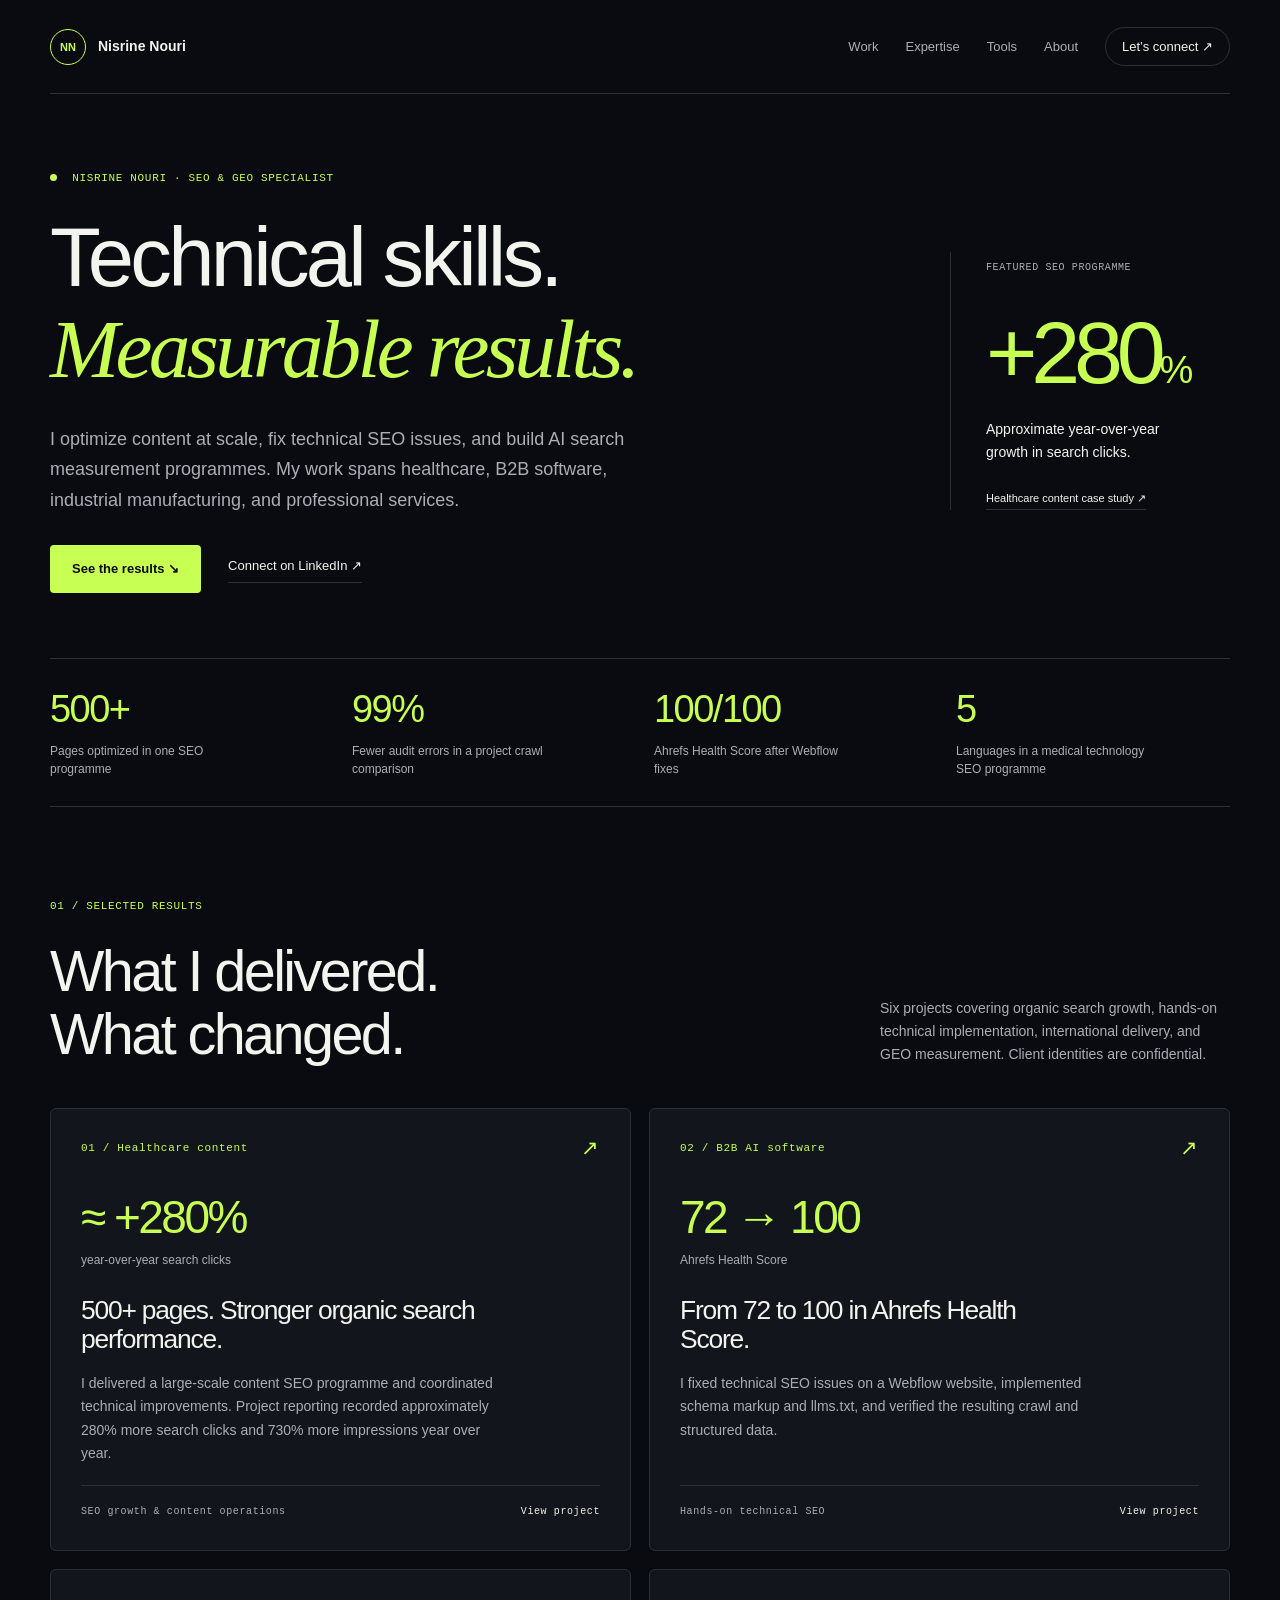
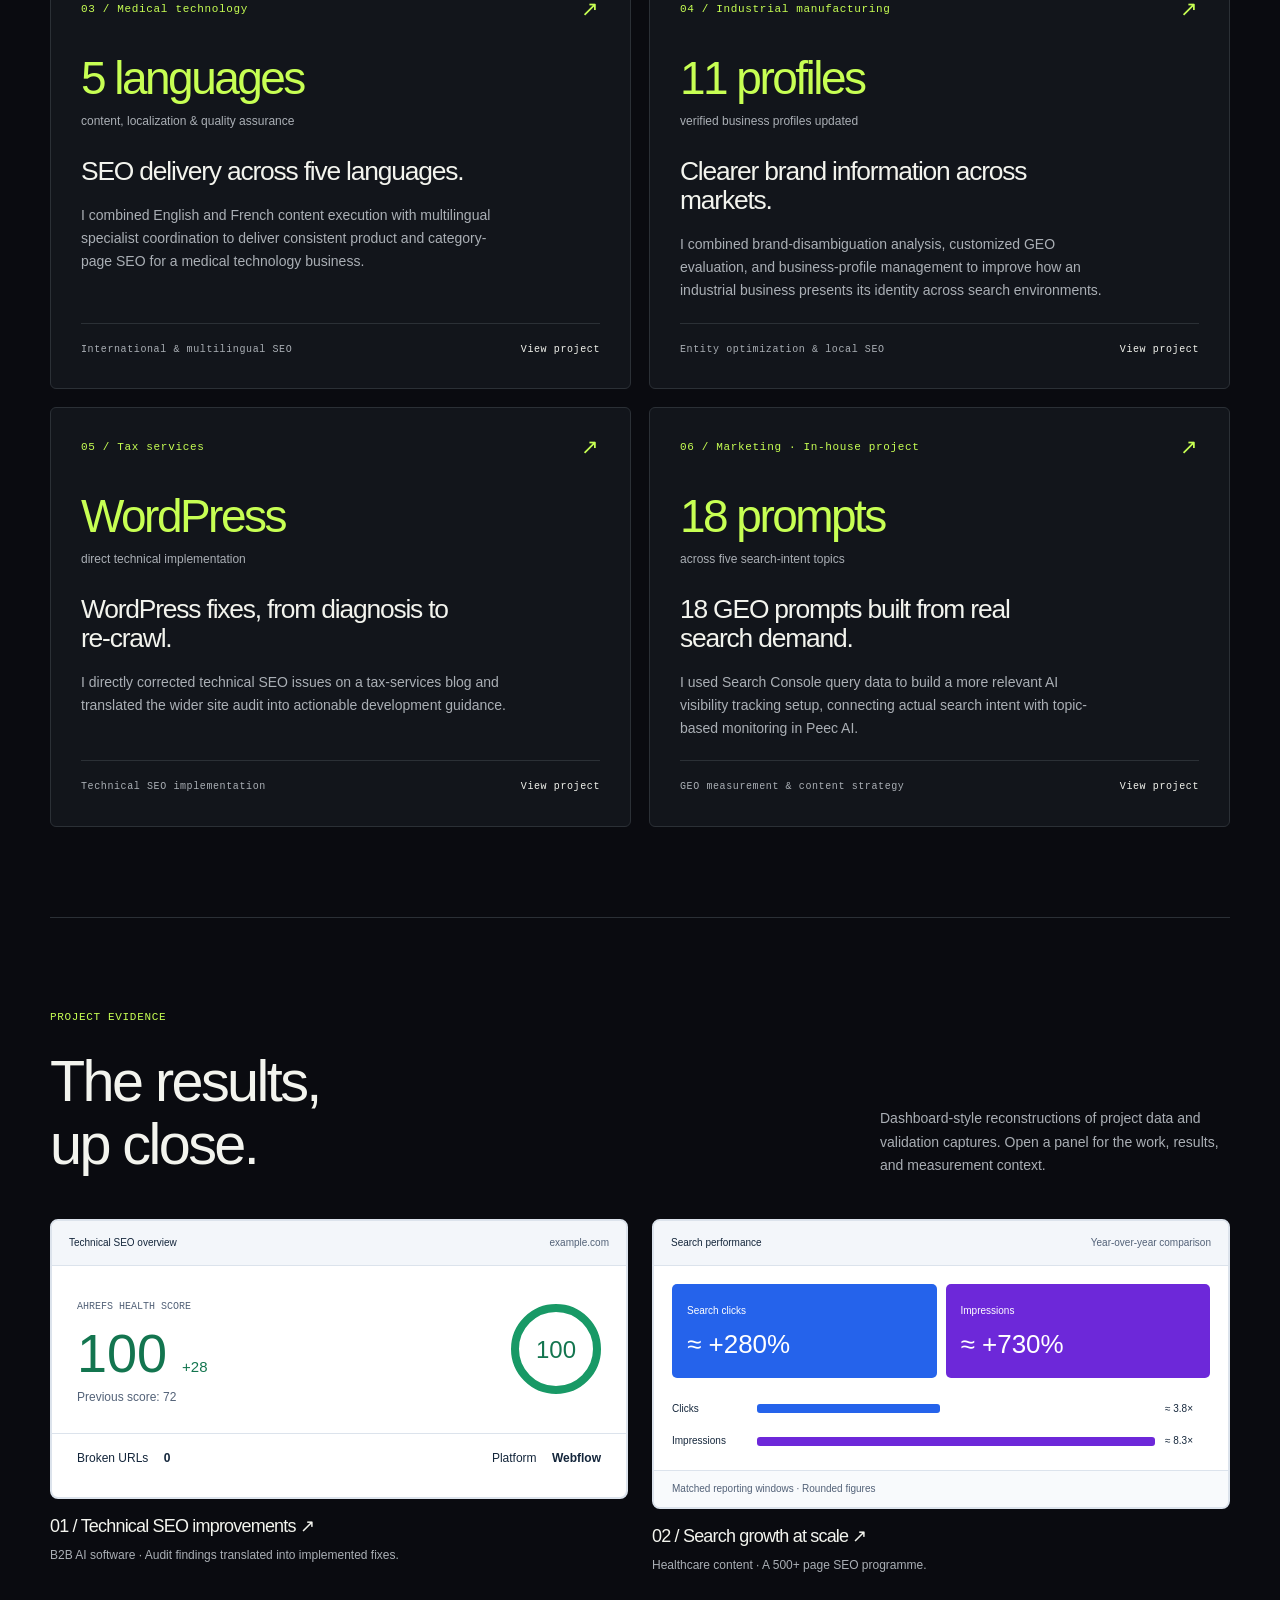
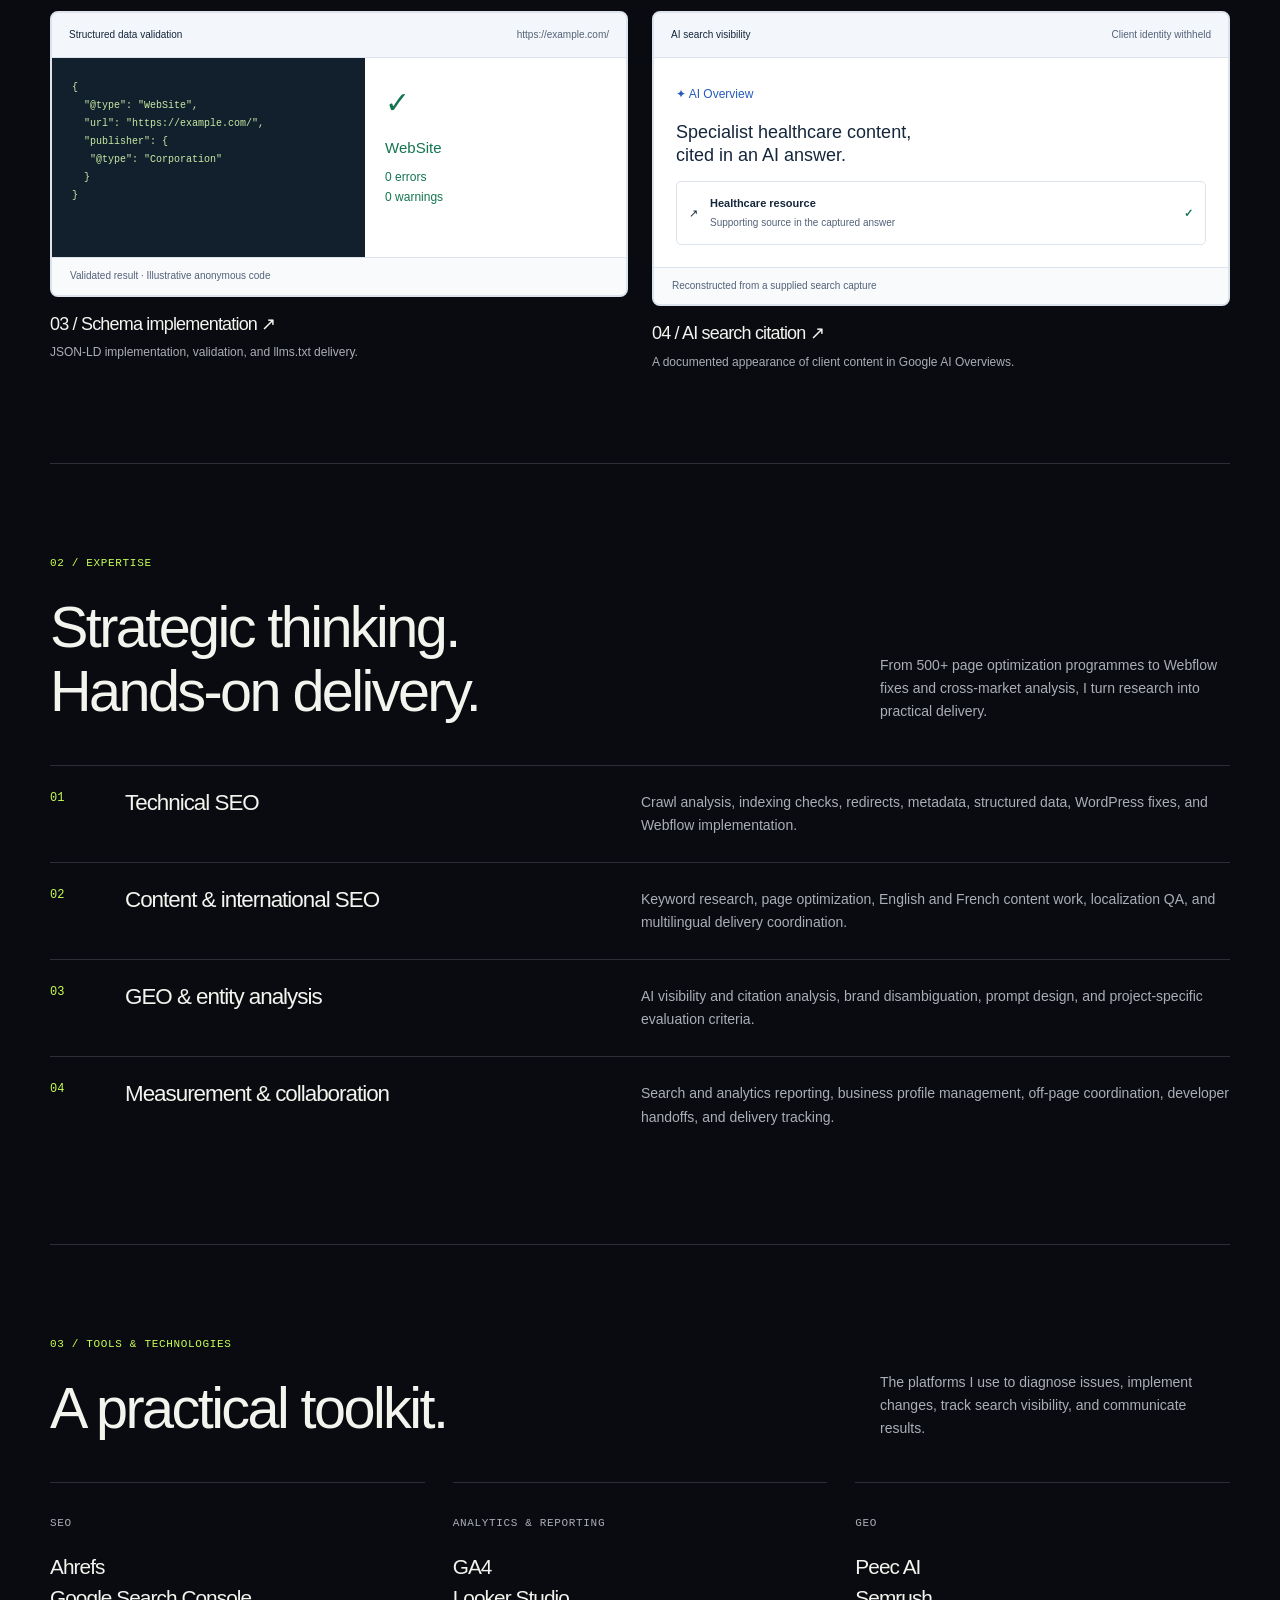
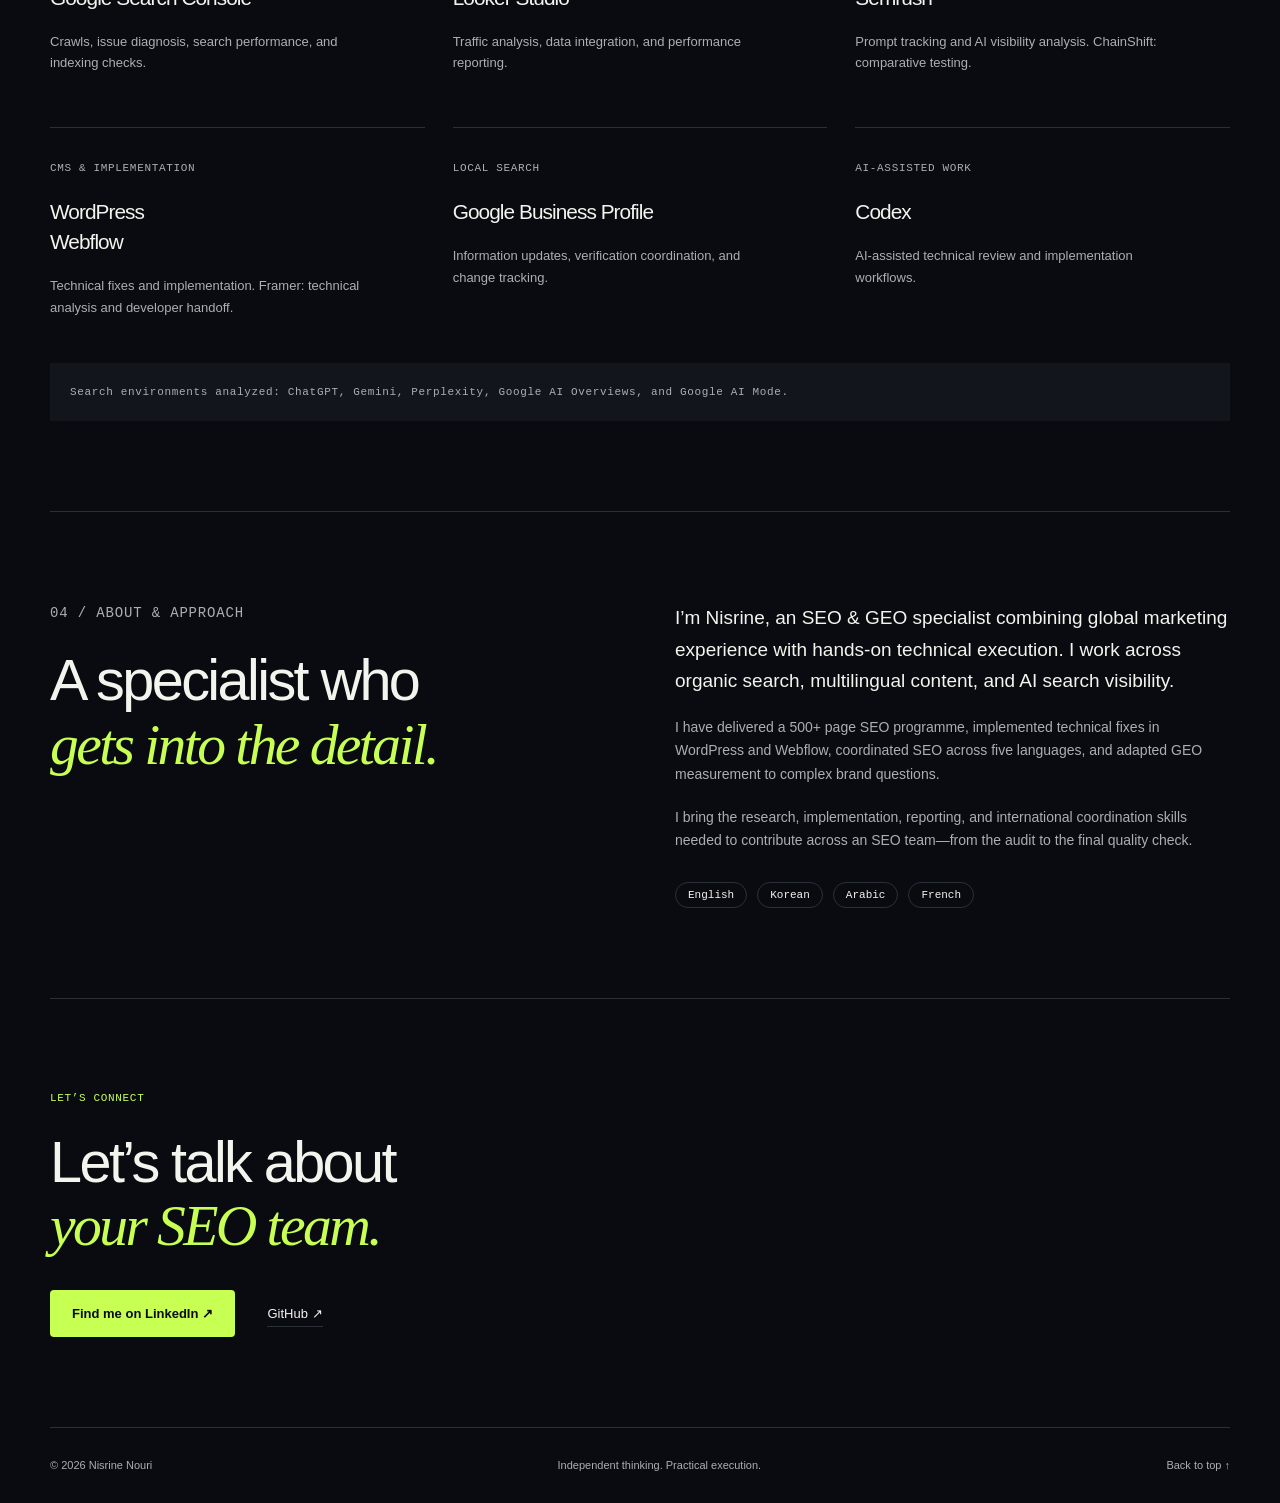
==== commit 9d158907: "Lead portfolio with measurable results and anonymized evidence dashboards" ====
--- a/index.html
+++ b/index.html
@@ -38,117 +38,149 @@
 <div class="hero-copy">
 <p class="eyebrow">
 <span class="dot">
-</span> SEO & GEO SPECIALIST</p>
-<h1>Search expertise.<br>
-<em>Put into practice.</em>
+</span> NISRINE NOURI · SEO & GEO SPECIALIST</p>
+<h1>Technical skills.<br>
+<em>Measurable results.</em>
 </h1>
-<p class="intro">I work where technical SEO, multilingual content, and AI search meet—from finding the problem to implementing and evaluating the solution.</p>
+<p class="intro">I optimize content at scale, fix technical SEO issues, and build AI search measurement programmes. My work spans healthcare, B2B software, industrial manufacturing, and professional services.</p>
 <div class="actions">
-<a class="button" href="#work">Explore selected work ↘</a>
+<a class="button" href="#work">See the results ↘</a>
 <a class="text-link" href="https://www.linkedin.com/in/nisrinenouri/">Connect on LinkedIn ↗</a>
 </div>
 </div>
-<aside class="hero-note" aria-label="Professional focus">
-<span class="note-index">A PRACTICAL PERSPECTIVE</span>
-<div class="monogram" aria-hidden="true">N<span>↗</span>
-</div>
-<p>Strategy, implementation,<br>and a clear view of the evidence.</p>
-<div class="note-tags">
-<span>Technical SEO</span>
-<span>International SEO</span>
-<span>GEO</span>
-</div>
+<aside class="hero-note" aria-label="Featured project result">
+<span class="note-index">FEATURED SEO PROGRAMME</span>
+<strong class="hero-number">+280<span>%</span>
+</strong>
+<p>Approximate year-over-year<br>growth in search clicks.</p>
+<a class="text-link" href="work/content-at-scale.html">Healthcare content case study ↗</a>
 </aside>
 </section>
-<div class="focus-strip wrap">
-<span>From audit to implementation</span>
-<span>Across languages & markets</span>
-<span>Measured with context</span>
-</div>
+<section class="headline-results wrap" aria-label="Selected project results">
+<div class="result-stat">
+<strong>500+</strong>
+<span>Pages optimized in one SEO programme</span>
+</div>
+<div class="result-stat">
+<strong>99%</strong>
+<span>Fewer audit errors in a project crawl comparison</span>
+</div>
+<div class="result-stat">
+<strong>100/100</strong>
+<span>Ahrefs Health Score after Webflow fixes</span>
+</div>
+<div class="result-stat">
+<strong>5</strong>
+<span>Languages in a medical technology SEO programme</span>
+</div>
+</section>
 <section id="work" class="section wrap">
 <div class="section-heading">
 <div>
-<p class="eyebrow">01 / SELECTED WORK</p>
-<h2>The work behind<br>the expertise.</h2>
-</div>
-<p>Selected projects showing what I implemented, what I coordinated, and what the evidence supports. All client work is anonymized.</p>
+<p class="eyebrow">01 / SELECTED RESULTS</p>
+<h2>What I delivered.<br>What changed.</h2>
+</div>
+<p>Six projects covering organic search growth, hands-on technical implementation, international delivery, and GEO measurement. Client identities are confidential.</p>
 </div>
 <div class="work-grid">
+<a class="work-card" href="work/content-at-scale.html">
+<div class="card-top">
+<span>01 / Healthcare content</span>
+<span aria-hidden="true">↗</span>
+</div>
+<div class="card-metric">≈ +280%</div>
+<p class="metric-label">year-over-year search clicks</p>
+<h3>500+ pages. Stronger organic search performance.</h3>
+<p>I delivered a large-scale content SEO programme and coordinated technical improvements. Project reporting recorded approximately 280% more search clicks and 730% more impressions year over year.</p>
+<div class="card-bottom">
+<span>SEO growth & content operations</span>
+<span>View project</span>
+</div>
+</a>
 <a class="work-card" href="work/technical-implementation.html">
 <div class="card-top">
-<span>01 / Technical implementation</span>
-<span aria-hidden="true">↗</span>
-</div>
-<h3>From audit findings to verified fixes.</h3>
-<p>Hands-on technical SEO fixes, schema implementation, and llms.txt delivery on a Webflow website.</p>
-<div class="card-bottom">
-<span>Technology company</span>
-<span>Read case study</span>
-</div>
-</a>
-<a class="work-card" href="work/content-at-scale.html">
-<div class="card-top">
-<span>02 / Content & technical SEO</span>
-<span aria-hidden="true">↗</span>
-</div>
-<h3>Making a large content library easier to find.</h3>
-<p>A sustained optimization programme spanning hundreds of pages, technical issue tracking, and search performance reporting.</p>
-<div class="card-bottom">
-<span>Professional content platform</span>
-<span>Read case study</span>
+<span>02 / B2B AI software</span>
+<span aria-hidden="true">↗</span>
+</div>
+<div class="card-metric">72 → 100</div>
+<p class="metric-label">Ahrefs Health Score</p>
+<h3>From 72 to 100 in Ahrefs Health Score.</h3>
+<p>I fixed technical SEO issues on a Webflow website, implemented schema markup and llms.txt, and verified the resulting crawl and structured data.</p>
+<div class="card-bottom">
+<span>Hands-on technical SEO</span>
+<span>View project</span>
 </div>
 </a>
 <a class="work-card" href="work/international-seo.html">
 <div class="card-top">
-<span>03 / International SEO</span>
-<span aria-hidden="true">↗</span>
-</div>
-<h3>Consistent search content across languages.</h3>
-<p>Combining direct content optimization with multilingual quality assurance and implementation coordination.</p>
-<div class="card-bottom">
-<span>Global B2B company</span>
-<span>Read case study</span>
+<span>03 / Medical technology</span>
+<span aria-hidden="true">↗</span>
+</div>
+<div class="card-metric">5 languages</div>
+<p class="metric-label">content, localization & quality assurance</p>
+<h3>SEO delivery across five languages.</h3>
+<p>I combined English and French content execution with multilingual specialist coordination to deliver consistent product and category-page SEO for a medical technology business.</p>
+<div class="card-bottom">
+<span>International & multilingual SEO</span>
+<span>View project</span>
 </div>
 </a>
 <a class="work-card" href="work/entity-and-geo.html">
 <div class="card-top">
-<span>04 / Entity & GEO analysis</span>
-<span aria-hidden="true">↗</span>
-</div>
-<h3>Measuring how a brand is understood.</h3>
-<p>Connecting search results, AI answers, and business profile information in a repeatable review process.</p>
-<div class="card-bottom">
-<span>International business</span>
-<span>Read case study</span>
+<span>04 / Industrial manufacturing</span>
+<span aria-hidden="true">↗</span>
+</div>
+<div class="card-metric">11 profiles</div>
+<p class="metric-label">verified business profiles updated</p>
+<h3>Clearer brand information across markets.</h3>
+<p>I combined brand-disambiguation analysis, customized GEO evaluation, and business-profile management to improve how an industrial business presents its identity across search environments.</p>
+<div class="card-bottom">
+<span>Entity optimization & local SEO</span>
+<span>View project</span>
 </div>
 </a>
 <a class="work-card" href="work/wordpress-seo.html">
 <div class="card-top">
-<span>05 / WordPress implementation</span>
-<span aria-hidden="true">↗</span>
-</div>
-<h3>Turning technical findings into practical repairs.</h3>
-<p>Direct WordPress fixes supported by recrawling, issue triage, and clear developer handoffs.</p>
-<div class="card-bottom">
-<span>Professional services business</span>
-<span>Read case study</span>
-</div>
-</a>
-<article class="research-note">
-<span class="eyebrow">MEASUREMENT IN PRACTICE</span>
-<h3>Better questions start with real searches.</h3>
-<p>I used Search Console queries to identify search intent and build a topic-based prompt set in Peec AI—connecting AI visibility monitoring to observed search demand.</p>
-<p class="caption">Tracking setup and analysis completed. Subsequent content recommendations are distinct from published content or measured uplift.</p>
-</article>
-</div>
-</section>
-<section id="expertise" class="section wrap">
+<span>05 / Tax services</span>
+<span aria-hidden="true">↗</span>
+</div>
+<div class="card-metric">WordPress</div>
+<p class="metric-label">direct technical implementation</p>
+<h3>WordPress fixes, from diagnosis to re-crawl.</h3>
+<p>I directly corrected technical SEO issues on a tax-services blog and translated the wider site audit into actionable development guidance.</p>
+<div class="card-bottom">
+<span>Technical SEO implementation</span>
+<span>View project</span>
+</div>
+</a>
+<a class="work-card" href="work/geo-measurement.html">
+<div class="card-top">
+<span>06 / Marketing · In-house project</span>
+<span aria-hidden="true">↗</span>
+</div>
+<div class="card-metric">18 prompts</div>
+<p class="metric-label">across five search-intent topics</p>
+<h3>18 GEO prompts built from real search demand.</h3>
+<p>I used Search Console query data to build a more relevant AI visibility tracking setup, connecting actual search intent with topic-based monitoring in Peec AI.</p>
+<div class="card-bottom">
+<span>GEO measurement & content strategy</span>
+<span>View project</span>
+</div>
+</a>
+</div>
+</section>
+<section class="section wrap proof-section" aria-labelledby="proof-title"><div class="section-heading"><div><p class="eyebrow">PROJECT EVIDENCE</p><h2 id="proof-title">The results,<br>up close.</h2></div><p>Dashboard-style reconstructions of project data and validation captures. Open a panel for the work, results, and measurement context.</p></div><div class="proof-grid">
+<a class="proof-card" href="work/technical-implementation.html"><div class="proof-ui"><div class="proof-toolbar"><span>Technical SEO overview</span><span>example.com</span></div><div class="mini-health"><div><span>AHREFS HEALTH SCORE</span><strong>100 <small>+28</small></strong><p>Previous score: 72</p></div><div class="health-ring">100</div></div><div class="mini-row"><span>Broken URLs <b>0</b></span><span>Platform <b>Webflow</b></span></div></div><h3>01 / Technical SEO improvements ↗</h3><p>B2B AI software · Audit findings translated into implemented fixes.</p></a>
+<a class="proof-card" href="work/content-at-scale.html"><div class="proof-ui"><div class="proof-toolbar"><span>Search performance</span><span>Year-over-year comparison</span></div><div class="mini-metrics"><div class="blue"><span>Search clicks</span><strong>≈ +280%</strong></div><div class="purple"><span>Impressions</span><strong>≈ +730%</strong></div></div><div class="mini-bars"><div><span>Clicks</span><i style="width:46%;background:#2563eb"></i><b>≈ 3.8×</b></div><div><span>Impressions</span><i style="width:100%;background:#6d28d9"></i><b>≈ 8.3×</b></div></div><div class="mini-foot">Matched reporting windows · Rounded figures</div></div><h3>02 / Search growth at scale ↗</h3><p>Healthcare content · A 500+ page SEO programme.</p></a>
+<a class="proof-card" href="work/technical-implementation.html"><div class="proof-ui"><div class="proof-toolbar"><span>Structured data validation</span><span>https://example.com/</span></div><div class="mini-schema"><div class="mini-code"><code>{<br>&nbsp; "@type": "WebSite",<br>&nbsp; "url": "https://example.com/",<br>&nbsp; "publisher": {<br>&nbsp;&nbsp; "@type": "Corporation"<br>&nbsp; }<br>}</code></div><div><span class="schema-pass">✓</span><p class="mini-title">WebSite</p><p>0 errors<br>0 warnings</p></div></div><div class="mini-foot">Validated result · Illustrative anonymous code</div></div><h3>03 / Schema implementation ↗</h3><p>JSON-LD implementation, validation, and llms.txt delivery.</p></a>
+<a class="proof-card" href="work/content-at-scale.html"><div class="proof-ui"><div class="proof-toolbar"><span>AI search visibility</span><span>Client identity withheld</span></div><div class="mini-ai"><span>✦ AI Overview</span><p class="mini-title">Specialist healthcare content,<br>cited in an AI answer.</p><div class="mini-source"><span>↗</span><div><b>Healthcare resource</b><p>Supporting source in the captured answer</p></div><strong>✓</strong></div></div><div class="mini-foot">Reconstructed from a supplied search capture</div></div><h3>04 / AI search citation ↗</h3><p>A documented appearance of client content in Google AI Overviews.</p></a>
+</div></section><section id="expertise" class="section wrap">
 <div class="section-heading">
 <div>
 <p class="eyebrow">02 / EXPERTISE</p>
 <h2>Strategic thinking.<br>Hands-on delivery.</h2>
 </div>
-<p>I distinguish a recommendation from an implementation, and an observed result from a proven cause.</p>
+<p>From 500+ page optimization programmes to Webflow fixes and cross-market analysis, I turn research into practical delivery.</p>
 </div>
 <div class="expertise-list">
 <article>
@@ -179,7 +211,7 @@
 <p class="eyebrow">03 / TOOLS & TECHNOLOGIES</p>
 <h2>A practical toolkit.</h2>
 </div>
-<p>Tools I have used in project work, with implementation experience separated from analysis and evaluation.</p>
+<p>The platforms I use to diagnose issues, implement changes, track search visibility, and communicate results.</p>
 </div>
 <div class="tool-grid">
 <article>
@@ -210,7 +242,7 @@
 <article>
 <span class="label">AI-ASSISTED WORK</span>
 <h3>Codex</h3>
-<p>Tool testing and technical change review.</p>
+<p>AI-assisted technical review and implementation workflows.</p>
 </article>
 </div>
 <p class="tool-note">Search environments analyzed: ChatGPT, Gemini, Perplexity, Google AI Overviews, and Google AI Mode.</p>
@@ -218,14 +250,14 @@
 <section id="about" class="section wrap about">
 <div>
 <p class="eyebrow">04 / ABOUT & APPROACH</p>
-<h2>Different markets.<br>
-<em>A considered approach.</em>
+<h2>A specialist who<br>
+<em>gets into the detail.</em>
 </h2>
 </div>
 <div>
-<p class="about-lead">I’m Nisrine, an SEO & GEO specialist with a background in global marketing and experience across technical implementation, content, and international project delivery.</p>
-<p>I work directly on English and French content and coordinate multilingual specialists. My projects combine detailed execution with the reporting and communication needed to move work forward.</p>
-<p>I start with the evidence, prioritize actionable issues, and make ownership clear. Then I check what changed—and what still needs work.</p>
+<p class="about-lead">I’m Nisrine, an SEO & GEO specialist combining global marketing experience with hands-on technical execution. I work across organic search, multilingual content, and AI search visibility.</p>
+<p>I have delivered a 500+ page SEO programme, implemented technical fixes in WordPress and Webflow, coordinated SEO across five languages, and adapted GEO measurement to complex brand questions.</p>
+<p>I bring the research, implementation, reporting, and international coordination skills needed to contribute across an SEO team—from the audit to the final quality check.</p>
 <div class="language-row" aria-label="Languages">
 <span>English</span>
 <span>Korean</span>
@@ -236,8 +268,8 @@
 </section>
 <section id="contact" class="contact wrap">
 <p class="eyebrow">LET’S CONNECT</p>
-<h2>Looking for a specialist<br>who connects analysis<br>
-<em>with execution?</em>
+<h2>Let’s talk about<br>
+<em>your SEO team.</em>
 </h2>
 <a class="button" href="https://www.linkedin.com/in/nisrinenouri/">Find me on LinkedIn ↗</a>
 <a class="text-link" href="https://github.com/nisrinenouri">GitHub ↗</a>
--- a/styles.css
+++ b/styles.css
@@ -808,3 +808,137 @@
   align-items: center;
   min-height: 28px;
 }
+
+/* Results and anonymized evidence dashboards. */
+.proof-grid { display: grid; grid-template-columns: 1fr 1fr; gap: 35px 24px; }
+.proof-card:hover { color: var(--text); }
+.proof-card:hover .proof-ui { border-color: var(--accent); }
+.proof-card h3 { font-size: 18px; margin: 18px 0 9px; }
+.proof-card>p { color: var(--muted); font-size: 12px; margin: 0; }
+.proof-ui { color: #14263b; background: #fff; border: 2px solid #dce3ec; border-radius: 8px; overflow: hidden; min-height: 280px; }
+.proof-toolbar { display: flex; justify-content: space-between; gap: 15px; padding: 14px 17px; background: #f3f6fa; border-bottom: 1px solid #dce3ec; font-size: 10px; }
+.proof-toolbar span:last-child { color: #536278; }
+.mini-health { display: flex; align-items: center; justify-content: space-between; padding: 25px; }
+.mini-health span { font: 10px Consolas, monospace; color: #536278; }
+.mini-health strong { display: block; color: #13754f; font-size: 54px; font-weight: 500; line-height: 1.3; }
+.mini-health small { font-size: 15px; }
+.mini-health p { margin: 0; color: #536278; font-size: 12px; }
+.health-ring { display: grid; place-items: center; width: 90px; height: 90px; border: 8px solid #189966; border-radius: 50%; font-size: 24px; color: #13754f; }
+.mini-row { display: flex; justify-content: space-between; padding: 15px 25px; border-top: 1px solid #dce3ec; font-size: 12px; }
+.mini-row b { margin-left: 12px; }
+.mini-metrics { display: grid; grid-template-columns: 1fr 1fr; gap: 9px; padding: 18px 18px 10px; }
+.mini-metrics>div { padding: 12px 15px; border-radius: 5px; color: #fff; }
+.blue { background: #2563eb; }.purple { background: #6d28d9; }
+.mini-metrics span { font-size: 10px; }.mini-metrics strong { display: block; font-size: 26px; font-weight: 500; }
+.mini-bars { padding: 5px 18px 12px; }
+.mini-bars>div { display: grid; grid-template-columns: 75px 1fr 45px; align-items: center; gap: 10px; font-size: 10px; padding: 8px 0; }
+.mini-bars i { display: block; height: 9px; border-radius: 3px; }.mini-bars b { font-weight: 400; }
+.mini-foot { font-size: 10px; color: #536278; padding: 10px 18px; border-top: 1px solid #dce3ec; background: #f8fafc; }
+.mini-schema { display: grid; grid-template-columns: 1.2fr 1fr; min-height: 199px; }
+.mini-code { background: #12202e; color: #c9eaa2; font-size: 10px; line-height: 1.7; padding: 20px; overflow-wrap: anywhere; }
+.mini-schema>div:last-child { padding: 20px; }.mini-schema .mini-title { margin: 8px 0; font-size: 15px; }.mini-schema p { font-size: 12px; color: #13754f; margin: 0; }
+.schema-pass { color: #13754f; font-size: 30px; }.mini-ai { padding: 22px; min-height: 199px; }
+.mini-ai>span { color: #265bbb; font-size: 12px; }.mini-ai .mini-title { font-size: 18px; line-height: 1.3; margin: 14px 0; font-weight: 500; }
+.mini-source { display: flex; gap: 12px; align-items: center; padding: 12px; border: 1px solid #dce3ec; border-radius: 5px; font-size: 11px; }
+.mini-source p { font-size: 10px; color: #536278; margin: 3px 0 0; }.mini-source strong { margin-left: auto; color: #13754f; }
+@media(max-width: 650px) { .proof-grid { grid-template-columns: 1fr; }.proof-toolbar { flex-wrap: wrap; }.mini-schema { grid-template-columns: 1fr 1fr; }.mini-code { padding: 15px; font-size: 9px; }.health-ring { width: 70px; height: 70px; } }
+.hero { grid-template-columns: 1fr 280px; padding-block: 75px 65px; }
+.hero-number { display: block; font-size: 88px; letter-spacing: -.07em; line-height: 1.2; font-weight: 500; color: var(--accent); margin: 22px 0 12px; }
+.hero-number span { font-size: 38px; }
+.hero-note .text-link { font-size: 11px; }
+.headline-results { display: grid; grid-template-columns: repeat(4, 1fr); border-block: 1px solid var(--line); padding-block: 28px; gap: 28px; }
+.result-stat { min-width: 0; }
+.result-stat strong { display: block; font-weight: 500; font-size: 38px; line-height: 1.2; letter-spacing: -.04em; margin-bottom: 10px; }
+.result-stat>span { display: block; font-size: 12px; line-height: 1.5; }
+.headline-results .result-stat strong { color: var(--accent); }
+.headline-results .result-stat>span { color: var(--muted); max-width: 210px; }
+.card-metric { font-size: 46px; letter-spacing: -.055em; line-height: 1.2; color: var(--accent); }
+.work-card .metric-label { margin: 6px 0 25px; font-size: 12px; }
+.work-card h3 { font-size: 1.65rem; }
+.dashboard { background: #f5f7fb; color: #14263b; padding: 0; overflow: hidden; border: 1px solid #dce3ec; box-shadow: 0 16px 45px #0002; }
+.dash-toolbar { display: flex; justify-content: space-between; align-items: center; gap: 15px; padding: 15px 24px; background: #fff; border-bottom: 1px solid #dce3ec; font-size: 12px; font-weight: 600; }
+.window-dots { color: #a4b0bf; letter-spacing: 3px; font-size: 8px; }
+.anon-domain { color: #57667b; font-size: 11px; font-weight: 400; }
+.dash-stats { display: grid; grid-template-columns: repeat(3, 1fr); gap: 1px; background: #dce3ec; border-bottom: 1px solid #dce3ec; }
+.dash-stats .result-stat { padding: 27px 24px; background: #fff; }
+.dash-stats strong { color: #155e49; font-size: 36px; }
+.dash-stats span { color: #45566b; }
+.dashboard figcaption { color: #536278; font-size: 11px; line-height: 1.65; padding: 17px 24px; border-top: 1px solid #dce3ec; background: #f3f5f8; }
+.dashboard h2 { font-size: 20px; letter-spacing: -.025em; }
+.dashboard .label { color: #596c81; }
+.dash-chart { padding: 30px; }
+.chart-sub { color: #526277; font-size: 11px; margin: 10px 0 24px; }
+.bar-group { margin-bottom: 22px; }
+.bar-group b { display: block; font-size: 12px; margin-bottom: 10px; }
+.bar { width: var(--bar); min-width: 46px; padding: 6px 9px; margin: 6px 0; border-radius: 0 4px 4px 0; font: 12px Consolas, monospace; }
+.baseline { background: #d9e1ee; color: #263a54; }
+.clicks { background: #2563eb; color: #fff; }
+.impressions { background: #6d28d9; color: #fff; }
+.chart-key { display: flex; gap: 25px; font-size: 10px; color: #536278; }
+.chart-key span:last-child { color: #334dcc; }
+.dash-bottom { display: flex; gap: 25px; justify-content: space-between; background: #eaf0f5; padding: 17px 25px; font-size: 12px; }
+.dash-bottom b { color: #155e49; }
+.implementation-grid { display: grid; grid-template-columns: 1fr 1fr; gap: 1px; background: #dce3ec; }
+.code-window { background: #12202e; color: #ddedff; min-width: 0; }
+.code-window>div { padding: 12px 20px; border-bottom: 1px solid #334154; font: 11px Consolas, monospace; }
+.code-window pre { margin: 0; padding: 22px; overflow-x: auto; font-size: 11px; line-height: 1.8; color: #c9eaa2; }
+.validator { padding: 25px; background: #fff; }
+.validator h2 { margin-top: 17px; display: flex; justify-content: space-between; }
+.valid-check { color: #16855c; }
+.validator dl { margin: 20px 0 0; }
+.validator dl>div { display: flex; justify-content: space-between; gap: 14px; padding: 10px 0; border-bottom: 1px solid #e0e7ef; font-size: 12px; }
+.validator dd { margin: 0; color: #155e49; }
+.delivery-grid { display: grid; grid-template-columns: 1fr 1fr; gap: 35px; padding: 30px; }
+.delivery-grid h2 { margin: 15px 0; }
+.delivery-grid p { color: #45566b; font-size: 13px; margin: 0; }
+.profile-demo { display: flex; align-items: center; gap: 20px; margin: 26px; padding: 24px; background: white; border: 1px solid #dce3ec; border-radius: 8px; }
+.profile-icon { background: #e7f1f1; padding: 12px 18px; font-size: 30px; color: #155e49; }
+.profile-demo h2 { margin: 9px 0; }
+.profile-demo p { font-size: 11px; color: #526277; margin: 0; }
+.verified-tag { margin-left: auto; font-size: 10px; color: #155e49; }
+.repair-grid { display: grid; grid-template-columns: 1fr 1fr; gap: 1px; background: #dce3ec; }
+.repair-grid>div { background: #fff; padding: 25px; }
+.repair-icon { color: #185bc5; font: 22px Consolas, monospace; }
+.repair-grid h2 { margin: 17px 0 12px; }
+.repair-grid p { color: #45566b; font-size: 13px; margin: 0; }
+.prompt-flow { list-style: none; padding: 30px; margin: 0; display: grid; grid-template-columns: repeat(3, 1fr); gap: 25px; }
+.prompt-flow li>span { font: 12px Consolas, monospace; color: #185bc5; }
+.prompt-flow h2 { font-size: 18px; margin: 18px 0 12px; }
+.prompt-flow p { font-size: 12px; color: #45566b; margin: 0; }
+.ai-citation { display: flex; gap: 22px; padding: 30px; }
+.ai-spark { font-size: 30px; color: #2563eb; }
+.ai-citation h2 { margin: 15px 0 20px; }
+.source-chip { display: flex; gap: 25px; font-size: 12px; padding: 15px; border: 1px solid #cedbe9; border-radius: 6px; background: #fff; }
+.source-chip span { color: #155e49; }
+.case-source { font-size: 11px; color: var(--muted); border-top: 1px solid var(--line); padding-top: 20px; margin-top: 30px; }
+@media (max-width: 860px) {
+  .hero { grid-template-columns: 1fr; padding-block: 60px; }
+  .headline-results { grid-template-columns: 1fr 1fr; }
+  .implementation-grid { grid-template-columns: 1fr; }
+  .profile-demo { flex-wrap: wrap; }
+  .verified-tag { margin-left: 0; }
+}
+@media (max-width: 560px) {
+  .hero { padding-block: 45px; }
+  .hero h1 { font-size: 2.9rem; }
+  .headline-results { gap: 25px 20px; }
+  .headline-results .result-stat strong { font-size: 31px; }
+  .headline-results .result-stat>span { font-size: 11px; }
+  .dash-stats { grid-template-columns: 1fr; }
+  .dash-stats .result-stat { padding: 18px 22px; }
+  .dash-stats .result-stat strong { font-size: 32px; }
+  .dash-toolbar { padding: 15px; flex-wrap: wrap; }
+  .window-dots { display: none; }
+  .dash-chart { padding: 23px; }
+  .dash-bottom { flex-direction: column; gap: 12px; }
+  .delivery-grid,.repair-grid,.prompt-flow { grid-template-columns: 1fr; }
+  .profile-demo { margin: 18px; padding: 18px; }
+  .source-chip { flex-direction: column; gap: 10px; }
+  .ai-citation { padding: 20px; gap: 12px; }
+  .card-metric { font-size: 40px; }
+}
+
+@media(max-width:860px) {
+  .hero-note { display:block; padding:22px; border:1px solid var(--line); border-radius:6px; }
+  .hero-number { font-size:58px; margin:10px 0; }
+}
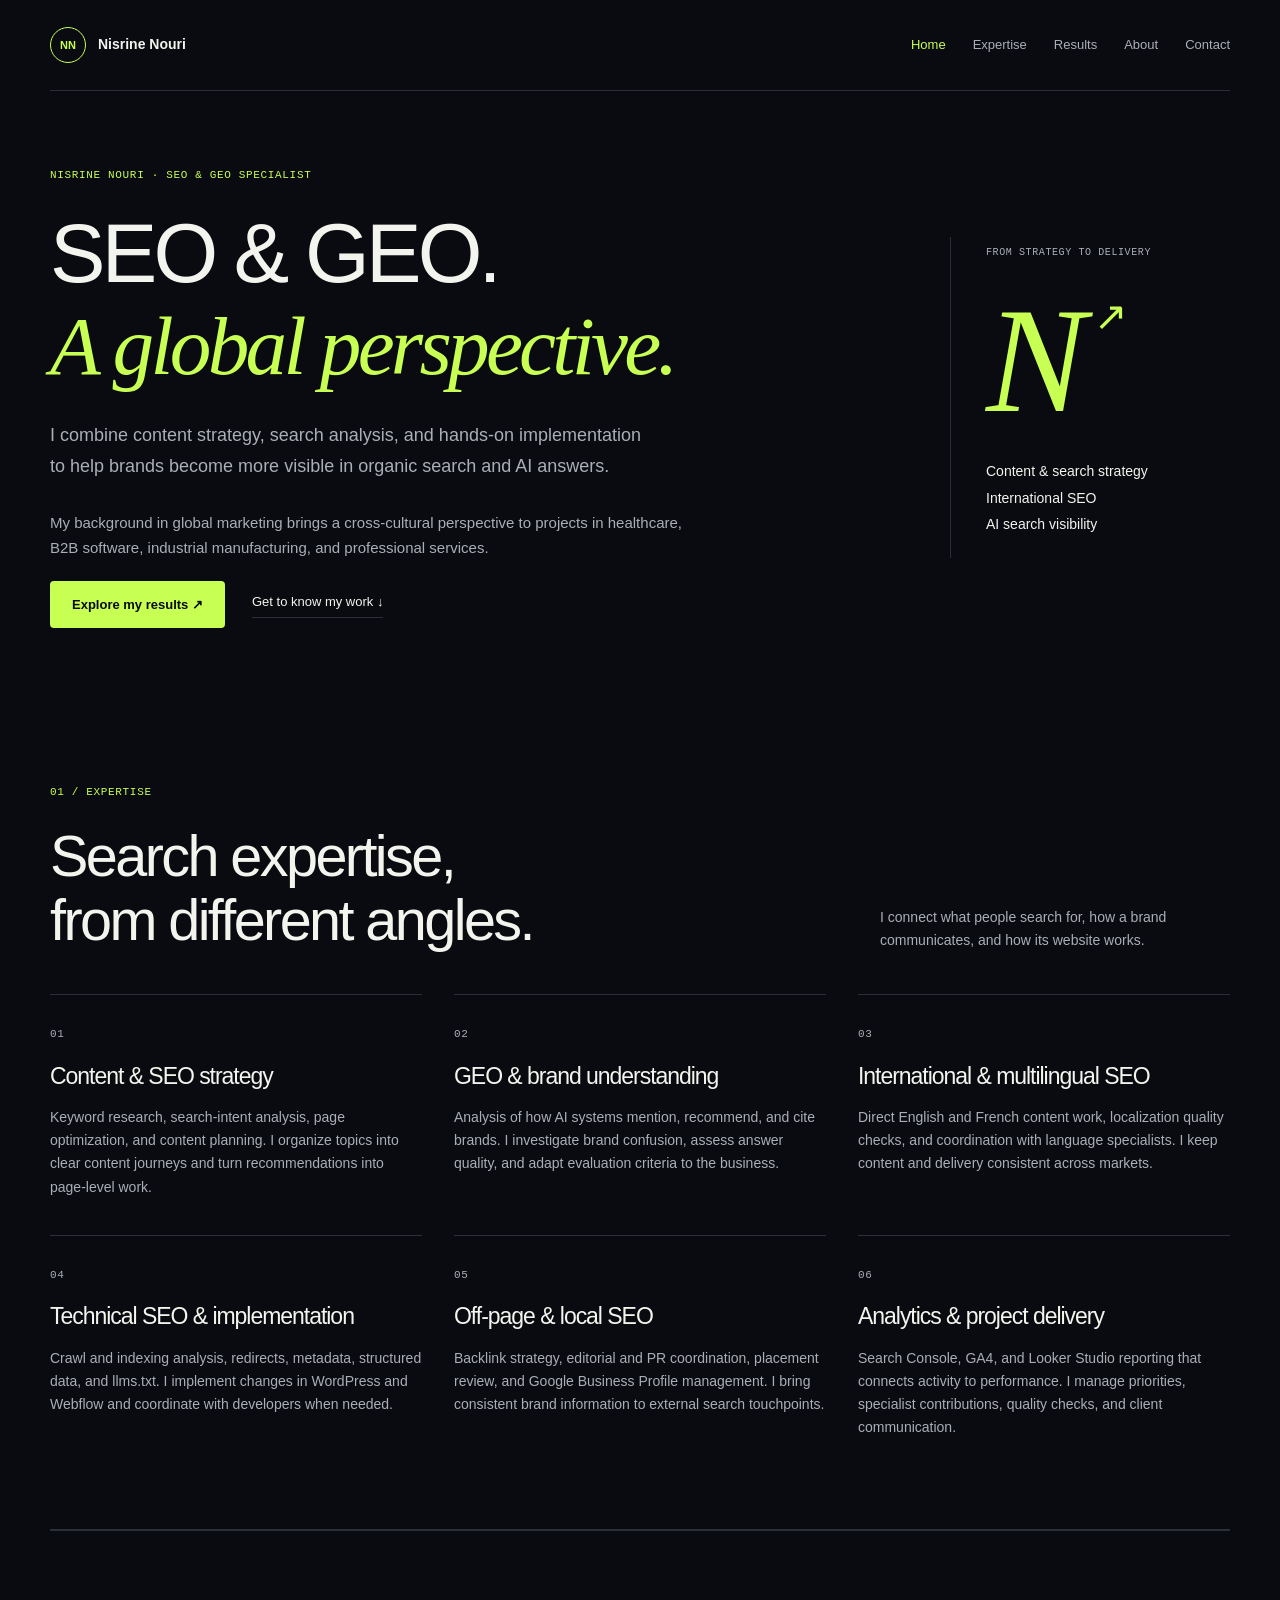
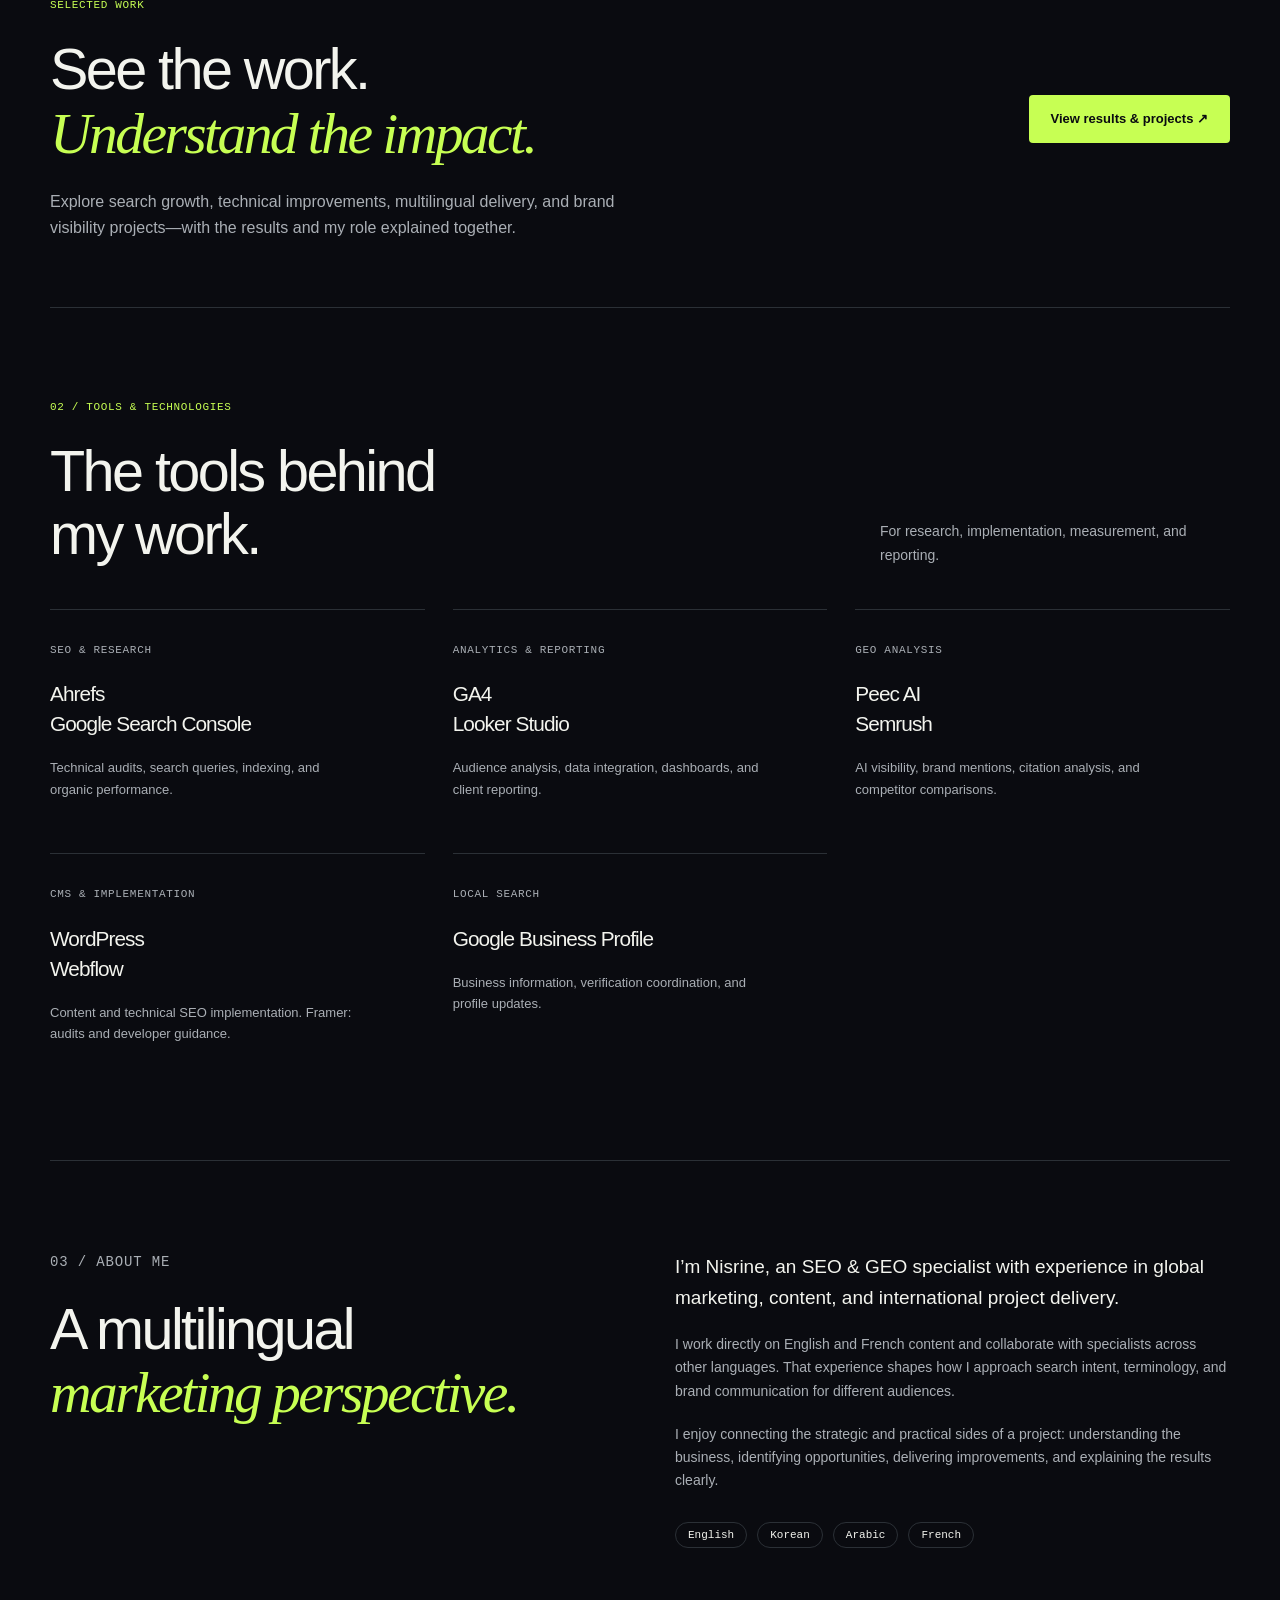
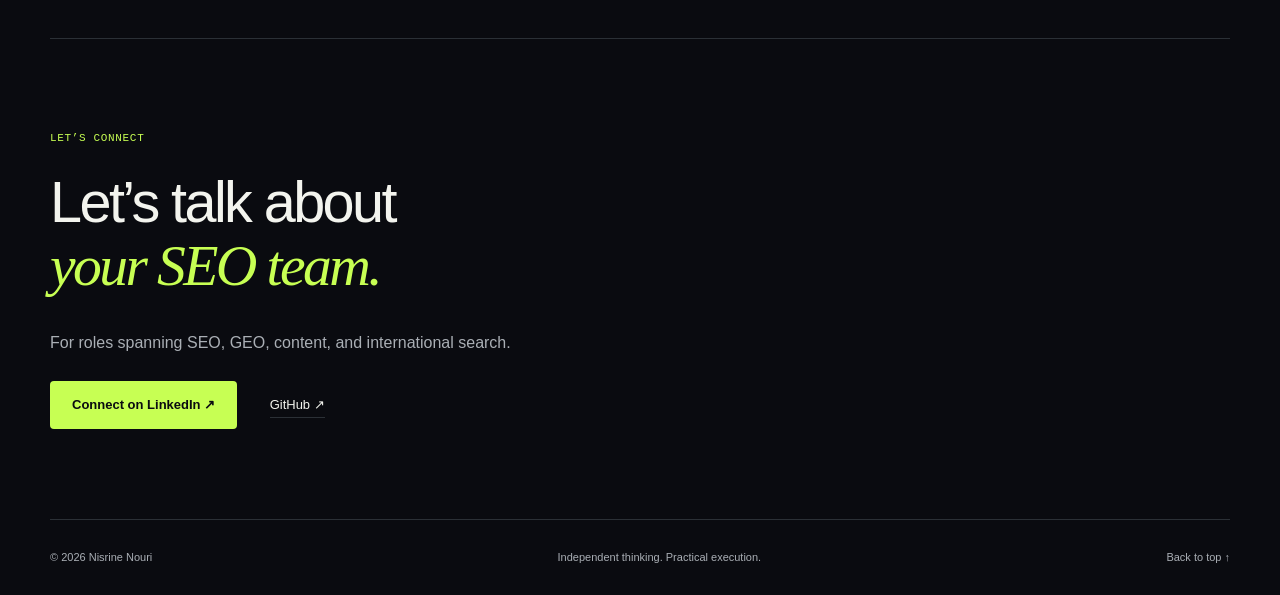
==== commit c6e2c281: "Separate results from portfolio overview and broaden SEO positioning" ====
--- a/index.html
+++ b/index.html
@@ -4,19 +4,19 @@
 <meta charset="utf-8">
 <meta name="viewport" content="width=device-width, initial-scale=1">
 <title>Nisrine Nouri | SEO & GEO Specialist</title>
-<meta name="description" content="SEO and GEO portfolio: technical implementation, multilingual content, AI search analysis, and anonymized project evidence.">
+<meta name="description" content="SEO and GEO specialist with experience in content strategy, international SEO, AI search visibility, technical implementation, and analytics.">
 <meta name="theme-color" content="#0a0b10">
 <link rel="canonical" href="https://nisrinenouri.github.io/nisrinenouri/">
 <meta property="og:type" content="website">
 <meta property="og:title" content="Nisrine Nouri | SEO & GEO Specialist">
-<meta property="og:description" content="SEO and GEO portfolio: technical implementation, multilingual content, AI search analysis, and anonymized project evidence.">
+<meta property="og:description" content="SEO and GEO specialist with experience in content strategy, international SEO, AI search visibility, technical implementation, and analytics.">
 <meta property="og:url" content="https://nisrinenouri.github.io/nisrinenouri/">
 <meta property="og:locale" content="en_US">
 <meta property="og:site_name" content="Nisrine Nouri">
 <meta name="twitter:card" content="summary">
 <link rel="icon" href="favicon.svg" type="image/svg+xml">
 <link rel="stylesheet" href="styles.css">
-<script type="application/ld+json">{"@context": "https://schema.org", "@type": "ProfilePage", "name": "Nisrine Nouri | SEO & GEO Specialist", "url": "https://nisrinenouri.github.io/nisrinenouri/", "description": "SEO and GEO portfolio: technical implementation, multilingual content, AI search analysis, and anonymized project evidence.", "mainEntity": {"@type": "Person", "name": "Nisrine Nouri", "jobTitle": "SEO & GEO Specialist", "url": "https://nisrinenouri.github.io/nisrinenouri/", "sameAs": ["https://www.linkedin.com/in/nisrinenouri/", "https://github.com/nisrinenouri"]}}</script>
+<script type="application/ld+json">{"@context": "https://schema.org", "@type": "ProfilePage", "name": "Nisrine Nouri | SEO & GEO Specialist", "url": "https://nisrinenouri.github.io/nisrinenouri/", "description": "SEO and GEO specialist with experience in content strategy, international SEO, AI search visibility, technical implementation, and analytics.", "mainEntity": {"@type": "Person", "name": "Nisrine Nouri", "jobTitle": "SEO & GEO Specialist", "url": "https://nisrinenouri.github.io/nisrinenouri/", "sameAs": ["https://www.linkedin.com/in/nisrinenouri/", "https://github.com/nisrinenouri"]}}</script>
 </head>
 <body id="top">
 <a class="skip" href="#main">Skip to content</a>
@@ -26,238 +26,132 @@
 <span>Nisrine Nouri</span>
 </a>
 <nav aria-label="Primary navigation">
-<a href="index.html#work">Work</a>
+<a href="index.html" aria-current="page">Home</a>
 <a href="index.html#expertise">Expertise</a>
-<a href="index.html#tools">Tools</a>
+<a href="results.html">Results</a>
 <a href="index.html#about">About</a>
-<a class="nav-contact" href="index.html#contact">Let’s connect ↗</a>
+<a href="index.html#contact">Contact</a>
 </nav>
 </header>
 <main id="main" tabindex="-1">
-<section class="hero wrap">
+<section class="hero wrap overview-hero">
 <div class="hero-copy">
-<p class="eyebrow">
-<span class="dot">
-</span> NISRINE NOURI · SEO & GEO SPECIALIST</p>
-<h1>Technical skills.<br>
-<em>Measurable results.</em>
+<p class="eyebrow">NISRINE NOURI · SEO & GEO SPECIALIST</p>
+<h1>SEO & GEO.<br>
+<em>A global perspective.</em>
 </h1>
-<p class="intro">I optimize content at scale, fix technical SEO issues, and build AI search measurement programmes. My work spans healthcare, B2B software, industrial manufacturing, and professional services.</p>
+<p class="intro">I combine content strategy, search analysis, and hands-on implementation to help brands become more visible in organic search and AI answers.</p>
+<p class="hero-detail">My background in global marketing brings a cross-cultural perspective to projects in healthcare, B2B software, industrial manufacturing, and professional services.</p>
 <div class="actions">
-<a class="button" href="#work">See the results ↘</a>
-<a class="text-link" href="https://www.linkedin.com/in/nisrinenouri/">Connect on LinkedIn ↗</a>
+<a class="button" href="results.html">Explore my results ↗</a>
+<a class="text-link" href="#expertise">Get to know my work ↓</a>
 </div>
 </div>
-<aside class="hero-note" aria-label="Featured project result">
-<span class="note-index">FEATURED SEO PROGRAMME</span>
-<strong class="hero-number">+280<span>%</span>
-</strong>
-<p>Approximate year-over-year<br>growth in search clicks.</p>
-<a class="text-link" href="work/content-at-scale.html">Healthcare content case study ↗</a>
+<aside class="hero-note overview-note" aria-label="My areas of focus">
+<span class="note-index">FROM STRATEGY TO DELIVERY</span>
+<div class="monogram" aria-hidden="true">N<span>↗</span>
+</div>
+<p>Content & search strategy<br>International SEO<br>AI search visibility</p>
 </aside>
 </section>
-<section class="headline-results wrap" aria-label="Selected project results">
-<div class="result-stat">
-<strong>500+</strong>
-<span>Pages optimized in one SEO programme</span>
+<section id="expertise" class="section wrap">
+<div class="section-heading">
+<div>
+<p class="eyebrow">01 / EXPERTISE</p>
+<h2>Search expertise,<br>from different angles.</h2>
 </div>
-<div class="result-stat">
-<strong>99%</strong>
-<span>Fewer audit errors in a project crawl comparison</span>
+<p>I connect what people search for, how a brand communicates, and how its website works.</p>
 </div>
-<div class="result-stat">
-<strong>100/100</strong>
-<span>Ahrefs Health Score after Webflow fixes</span>
-</div>
-<div class="result-stat">
-<strong>5</strong>
-<span>Languages in a medical technology SEO programme</span>
+<div class="strength-grid">
+<article>
+<span class="label">01</span>
+<h3>Content & SEO strategy</h3>
+<p>Keyword research, search-intent analysis, page optimization, and content planning. I organize topics into clear content journeys and turn recommendations into page-level work.</p>
+</article>
+<article>
+<span class="label">02</span>
+<h3>GEO & brand understanding</h3>
+<p>Analysis of how AI systems mention, recommend, and cite brands. I investigate brand confusion, assess answer quality, and adapt evaluation criteria to the business.</p>
+</article>
+<article>
+<span class="label">03</span>
+<h3>International & multilingual SEO</h3>
+<p>Direct English and French content work, localization quality checks, and coordination with language specialists. I keep content and delivery consistent across markets.</p>
+</article>
+<article>
+<span class="label">04</span>
+<h3>Technical SEO & implementation</h3>
+<p>Crawl and indexing analysis, redirects, metadata, structured data, and llms.txt. I implement changes in WordPress and Webflow and coordinate with developers when needed.</p>
+</article>
+<article>
+<span class="label">05</span>
+<h3>Off-page & local SEO</h3>
+<p>Backlink strategy, editorial and PR coordination, placement review, and Google Business Profile management. I bring consistent brand information to external search touchpoints.</p>
+</article>
+<article>
+<span class="label">06</span>
+<h3>Analytics & project delivery</h3>
+<p>Search Console, GA4, and Looker Studio reporting that connects activity to performance. I manage priorities, specialist contributions, quality checks, and client communication.</p>
+</article>
 </div>
 </section>
-<section id="work" class="section wrap">
-<div class="section-heading">
+<section id="work" class="wrap results-bridge">
 <div>
-<p class="eyebrow">01 / SELECTED RESULTS</p>
-<h2>What I delivered.<br>What changed.</h2>
+<p class="eyebrow">SELECTED WORK</p>
+<h2>See the work.<br>
+<em>Understand the impact.</em>
+</h2>
+<p>Explore search growth, technical improvements, multilingual delivery, and brand visibility projects—with the results and my role explained together.</p>
 </div>
-<p>Six projects covering organic search growth, hands-on technical implementation, international delivery, and GEO measurement. Client identities are confidential.</p>
-</div>
-<div class="work-grid">
-<a class="work-card" href="work/content-at-scale.html">
-<div class="card-top">
-<span>01 / Healthcare content</span>
-<span aria-hidden="true">↗</span>
-</div>
-<div class="card-metric">≈ +280%</div>
-<p class="metric-label">year-over-year search clicks</p>
-<h3>500+ pages. Stronger organic search performance.</h3>
-<p>I delivered a large-scale content SEO programme and coordinated technical improvements. Project reporting recorded approximately 280% more search clicks and 730% more impressions year over year.</p>
-<div class="card-bottom">
-<span>SEO growth & content operations</span>
-<span>View project</span>
-</div>
-</a>
-<a class="work-card" href="work/technical-implementation.html">
-<div class="card-top">
-<span>02 / B2B AI software</span>
-<span aria-hidden="true">↗</span>
-</div>
-<div class="card-metric">72 → 100</div>
-<p class="metric-label">Ahrefs Health Score</p>
-<h3>From 72 to 100 in Ahrefs Health Score.</h3>
-<p>I fixed technical SEO issues on a Webflow website, implemented schema markup and llms.txt, and verified the resulting crawl and structured data.</p>
-<div class="card-bottom">
-<span>Hands-on technical SEO</span>
-<span>View project</span>
-</div>
-</a>
-<a class="work-card" href="work/international-seo.html">
-<div class="card-top">
-<span>03 / Medical technology</span>
-<span aria-hidden="true">↗</span>
-</div>
-<div class="card-metric">5 languages</div>
-<p class="metric-label">content, localization & quality assurance</p>
-<h3>SEO delivery across five languages.</h3>
-<p>I combined English and French content execution with multilingual specialist coordination to deliver consistent product and category-page SEO for a medical technology business.</p>
-<div class="card-bottom">
-<span>International & multilingual SEO</span>
-<span>View project</span>
-</div>
-</a>
-<a class="work-card" href="work/entity-and-geo.html">
-<div class="card-top">
-<span>04 / Industrial manufacturing</span>
-<span aria-hidden="true">↗</span>
-</div>
-<div class="card-metric">11 profiles</div>
-<p class="metric-label">verified business profiles updated</p>
-<h3>Clearer brand information across markets.</h3>
-<p>I combined brand-disambiguation analysis, customized GEO evaluation, and business-profile management to improve how an industrial business presents its identity across search environments.</p>
-<div class="card-bottom">
-<span>Entity optimization & local SEO</span>
-<span>View project</span>
-</div>
-</a>
-<a class="work-card" href="work/wordpress-seo.html">
-<div class="card-top">
-<span>05 / Tax services</span>
-<span aria-hidden="true">↗</span>
-</div>
-<div class="card-metric">WordPress</div>
-<p class="metric-label">direct technical implementation</p>
-<h3>WordPress fixes, from diagnosis to re-crawl.</h3>
-<p>I directly corrected technical SEO issues on a tax-services blog and translated the wider site audit into actionable development guidance.</p>
-<div class="card-bottom">
-<span>Technical SEO implementation</span>
-<span>View project</span>
-</div>
-</a>
-<a class="work-card" href="work/geo-measurement.html">
-<div class="card-top">
-<span>06 / Marketing · In-house project</span>
-<span aria-hidden="true">↗</span>
-</div>
-<div class="card-metric">18 prompts</div>
-<p class="metric-label">across five search-intent topics</p>
-<h3>18 GEO prompts built from real search demand.</h3>
-<p>I used Search Console query data to build a more relevant AI visibility tracking setup, connecting actual search intent with topic-based monitoring in Peec AI.</p>
-<div class="card-bottom">
-<span>GEO measurement & content strategy</span>
-<span>View project</span>
-</div>
-</a>
-</div>
-</section>
-<section class="section wrap proof-section" aria-labelledby="proof-title"><div class="section-heading"><div><p class="eyebrow">PROJECT EVIDENCE</p><h2 id="proof-title">The results,<br>up close.</h2></div><p>Dashboard-style reconstructions of project data and validation captures. Open a panel for the work, results, and measurement context.</p></div><div class="proof-grid">
-<a class="proof-card" href="work/technical-implementation.html"><div class="proof-ui"><div class="proof-toolbar"><span>Technical SEO overview</span><span>example.com</span></div><div class="mini-health"><div><span>AHREFS HEALTH SCORE</span><strong>100 <small>+28</small></strong><p>Previous score: 72</p></div><div class="health-ring">100</div></div><div class="mini-row"><span>Broken URLs <b>0</b></span><span>Platform <b>Webflow</b></span></div></div><h3>01 / Technical SEO improvements ↗</h3><p>B2B AI software · Audit findings translated into implemented fixes.</p></a>
-<a class="proof-card" href="work/content-at-scale.html"><div class="proof-ui"><div class="proof-toolbar"><span>Search performance</span><span>Year-over-year comparison</span></div><div class="mini-metrics"><div class="blue"><span>Search clicks</span><strong>≈ +280%</strong></div><div class="purple"><span>Impressions</span><strong>≈ +730%</strong></div></div><div class="mini-bars"><div><span>Clicks</span><i style="width:46%;background:#2563eb"></i><b>≈ 3.8×</b></div><div><span>Impressions</span><i style="width:100%;background:#6d28d9"></i><b>≈ 8.3×</b></div></div><div class="mini-foot">Matched reporting windows · Rounded figures</div></div><h3>02 / Search growth at scale ↗</h3><p>Healthcare content · A 500+ page SEO programme.</p></a>
-<a class="proof-card" href="work/technical-implementation.html"><div class="proof-ui"><div class="proof-toolbar"><span>Structured data validation</span><span>https://example.com/</span></div><div class="mini-schema"><div class="mini-code"><code>{<br>&nbsp; "@type": "WebSite",<br>&nbsp; "url": "https://example.com/",<br>&nbsp; "publisher": {<br>&nbsp;&nbsp; "@type": "Corporation"<br>&nbsp; }<br>}</code></div><div><span class="schema-pass">✓</span><p class="mini-title">WebSite</p><p>0 errors<br>0 warnings</p></div></div><div class="mini-foot">Validated result · Illustrative anonymous code</div></div><h3>03 / Schema implementation ↗</h3><p>JSON-LD implementation, validation, and llms.txt delivery.</p></a>
-<a class="proof-card" href="work/content-at-scale.html"><div class="proof-ui"><div class="proof-toolbar"><span>AI search visibility</span><span>Client identity withheld</span></div><div class="mini-ai"><span>✦ AI Overview</span><p class="mini-title">Specialist healthcare content,<br>cited in an AI answer.</p><div class="mini-source"><span>↗</span><div><b>Healthcare resource</b><p>Supporting source in the captured answer</p></div><strong>✓</strong></div></div><div class="mini-foot">Reconstructed from a supplied search capture</div></div><h3>04 / AI search citation ↗</h3><p>A documented appearance of client content in Google AI Overviews.</p></a>
-</div></section><section id="expertise" class="section wrap">
-<div class="section-heading">
-<div>
-<p class="eyebrow">02 / EXPERTISE</p>
-<h2>Strategic thinking.<br>Hands-on delivery.</h2>
-</div>
-<p>From 500+ page optimization programmes to Webflow fixes and cross-market analysis, I turn research into practical delivery.</p>
-</div>
-<div class="expertise-list">
-<article>
-<span>01</span>
-<h3>Technical SEO</h3>
-<p>Crawl analysis, indexing checks, redirects, metadata, structured data, WordPress fixes, and Webflow implementation.</p>
-</article>
-<article>
-<span>02</span>
-<h3>Content & international SEO</h3>
-<p>Keyword research, page optimization, English and French content work, localization QA, and multilingual delivery coordination.</p>
-</article>
-<article>
-<span>03</span>
-<h3>GEO & entity analysis</h3>
-<p>AI visibility and citation analysis, brand disambiguation, prompt design, and project-specific evaluation criteria.</p>
-</article>
-<article>
-<span>04</span>
-<h3>Measurement & collaboration</h3>
-<p>Search and analytics reporting, business profile management, off-page coordination, developer handoffs, and delivery tracking.</p>
-</article>
-</div>
+<a class="button" href="results.html">View results & projects ↗</a>
 </section>
 <section id="tools" class="section wrap">
 <div class="section-heading">
 <div>
-<p class="eyebrow">03 / TOOLS & TECHNOLOGIES</p>
-<h2>A practical toolkit.</h2>
+<p class="eyebrow">02 / TOOLS & TECHNOLOGIES</p>
+<h2>The tools behind<br>my work.</h2>
 </div>
-<p>The platforms I use to diagnose issues, implement changes, track search visibility, and communicate results.</p>
+<p>For research, implementation, measurement, and reporting.</p>
 </div>
 <div class="tool-grid">
 <article>
-<span class="label">SEO</span>
+<span class="label">SEO & RESEARCH</span>
 <h3>Ahrefs<br>Google Search Console</h3>
-<p>Crawls, issue diagnosis, search performance, and indexing checks.</p>
+<p>Technical audits, search queries, indexing, and organic performance.</p>
 </article>
 <article>
 <span class="label">ANALYTICS & REPORTING</span>
 <h3>GA4<br>Looker Studio</h3>
-<p>Traffic analysis, data integration, and performance reporting.</p>
+<p>Audience analysis, data integration, dashboards, and client reporting.</p>
 </article>
 <article>
-<span class="label">GEO</span>
+<span class="label">GEO ANALYSIS</span>
 <h3>Peec AI<br>Semrush</h3>
-<p>Prompt tracking and AI visibility analysis. ChainShift: comparative testing.</p>
+<p>AI visibility, brand mentions, citation analysis, and competitor comparisons.</p>
 </article>
 <article>
 <span class="label">CMS & IMPLEMENTATION</span>
 <h3>WordPress<br>Webflow</h3>
-<p>Technical fixes and implementation. Framer: technical analysis and developer handoff.</p>
+<p>Content and technical SEO implementation. Framer: audits and developer guidance.</p>
 </article>
 <article>
 <span class="label">LOCAL SEARCH</span>
 <h3>Google Business Profile</h3>
-<p>Information updates, verification coordination, and change tracking.</p>
-</article>
-<article>
-<span class="label">AI-ASSISTED WORK</span>
-<h3>Codex</h3>
-<p>AI-assisted technical review and implementation workflows.</p>
+<p>Business information, verification coordination, and profile updates.</p>
 </article>
 </div>
-<p class="tool-note">Search environments analyzed: ChatGPT, Gemini, Perplexity, Google AI Overviews, and Google AI Mode.</p>
 </section>
 <section id="about" class="section wrap about">
 <div>
-<p class="eyebrow">04 / ABOUT & APPROACH</p>
-<h2>A specialist who<br>
-<em>gets into the detail.</em>
+<p class="eyebrow">03 / ABOUT ME</p>
+<h2>A multilingual<br>
+<em>marketing perspective.</em>
 </h2>
 </div>
 <div>
-<p class="about-lead">I’m Nisrine, an SEO & GEO specialist combining global marketing experience with hands-on technical execution. I work across organic search, multilingual content, and AI search visibility.</p>
-<p>I have delivered a 500+ page SEO programme, implemented technical fixes in WordPress and Webflow, coordinated SEO across five languages, and adapted GEO measurement to complex brand questions.</p>
-<p>I bring the research, implementation, reporting, and international coordination skills needed to contribute across an SEO team—from the audit to the final quality check.</p>
+<p class="about-lead">I’m Nisrine, an SEO & GEO specialist with experience in global marketing, content, and international project delivery.</p>
+<p>I work directly on English and French content and collaborate with specialists across other languages. That experience shapes how I approach search intent, terminology, and brand communication for different audiences.</p>
+<p>I enjoy connecting the strategic and practical sides of a project: understanding the business, identifying opportunities, delivering improvements, and explaining the results clearly.</p>
 <div class="language-row" aria-label="Languages">
 <span>English</span>
 <span>Korean</span>
@@ -271,7 +165,8 @@
 <h2>Let’s talk about<br>
 <em>your SEO team.</em>
 </h2>
-<a class="button" href="https://www.linkedin.com/in/nisrinenouri/">Find me on LinkedIn ↗</a>
+<p class="contact-copy">For roles spanning SEO, GEO, content, and international search.</p>
+<a class="button" href="https://www.linkedin.com/in/nisrinenouri/">Connect on LinkedIn ↗</a>
 <a class="text-link" href="https://github.com/nisrinenouri">GitHub ↗</a>
 </section>
 </main>
--- a/styles.css
+++ b/styles.css
@@ -7,6 +7,47 @@
   --accent:#c7ff53;
   --max:1180px;
   color-scheme:dark
+}
+/* Clear overview and a dedicated results journey. */
+.header nav a[aria-current="page"] { color:var(--accent); }
+.hero-detail { max-width:650px; color:var(--muted); font-size:15px; }
+.overview-note p { font-size:14px; line-height:1.9; }
+.strength-grid { display:grid; grid-template-columns:repeat(3,minmax(0,1fr)); gap:36px 32px; }
+.strength-grid article { border-top:1px solid var(--line); padding-top:24px; }
+.strength-grid h3 { font-size:23px; line-height:1.25; margin:16px 0; }
+.strength-grid p { color:var(--muted); font-size:14px; margin:0; }
+.results-bridge { display:flex; align-items:center; justify-content:space-between; gap:48px; padding:65px 0; border-block:1px solid var(--line); }
+.results-bridge p:last-child { color:var(--muted); max-width:620px; margin:24px 0 0; }
+.results-bridge .button { flex-shrink:0; }
+.contact-copy { color:var(--muted); margin:25px 0; }
+.results-intro { padding:80px 0 55px; }
+.results-intro .intro { max-width:760px; margin-top:30px; }
+.results-note,.project-context { color:var(--muted); font-size:13px; }
+.result-jumps { display:flex; flex-wrap:wrap; gap:12px; margin-top:32px; }
+.result-jumps a { border:1px solid var(--line); border-radius:30px; padding:9px 17px; font-size:13px; }
+.results-project { padding:65px 0; border-top:1px solid var(--line); }
+.result-summary { display:grid; grid-template-columns:1fr 1fr; gap:48px; margin:32px 0; }
+.result-summary h3 { font-size:20px; margin-bottom:13px; }
+.result-summary p { color:var(--muted); font-size:15px; }
+.result-summary strong { color:var(--text); font-weight:500; }
+.supporting-work { display:grid; gap:16px; padding-top:35px; }
+.supporting-work h3 { font-size:21px; margin-bottom:5px; }
+.supporting-work a { color:var(--muted); text-decoration:underline; text-underline-offset:5px; }
+.supporting-work a:hover { color:var(--accent); }
+.results-contact { border-top:1px solid var(--line); padding:65px 0 85px; }
+.results-contact h2 { margin-bottom:30px; }
+.results-contact .text-link { display:inline-block; margin:20px; }
+@media(max-width:860px) {
+  .strength-grid { grid-template-columns:repeat(2,minmax(0,1fr)); }
+  .overview-hero .overview-note { display:none; }
+  .results-bridge { align-items:flex-start; flex-direction:column; gap:28px; }
+}
+@media(max-width:560px) {
+  .strength-grid,.result-summary { grid-template-columns:1fr; gap:28px; }
+  .results-intro { padding:45px 0; }
+  .results-intro h1 { font-size:2.9rem; }
+  .results-project { padding:45px 0; }
+  .results-contact .text-link { margin-left:0; }
 }
 * {
   box-sizing:border-box
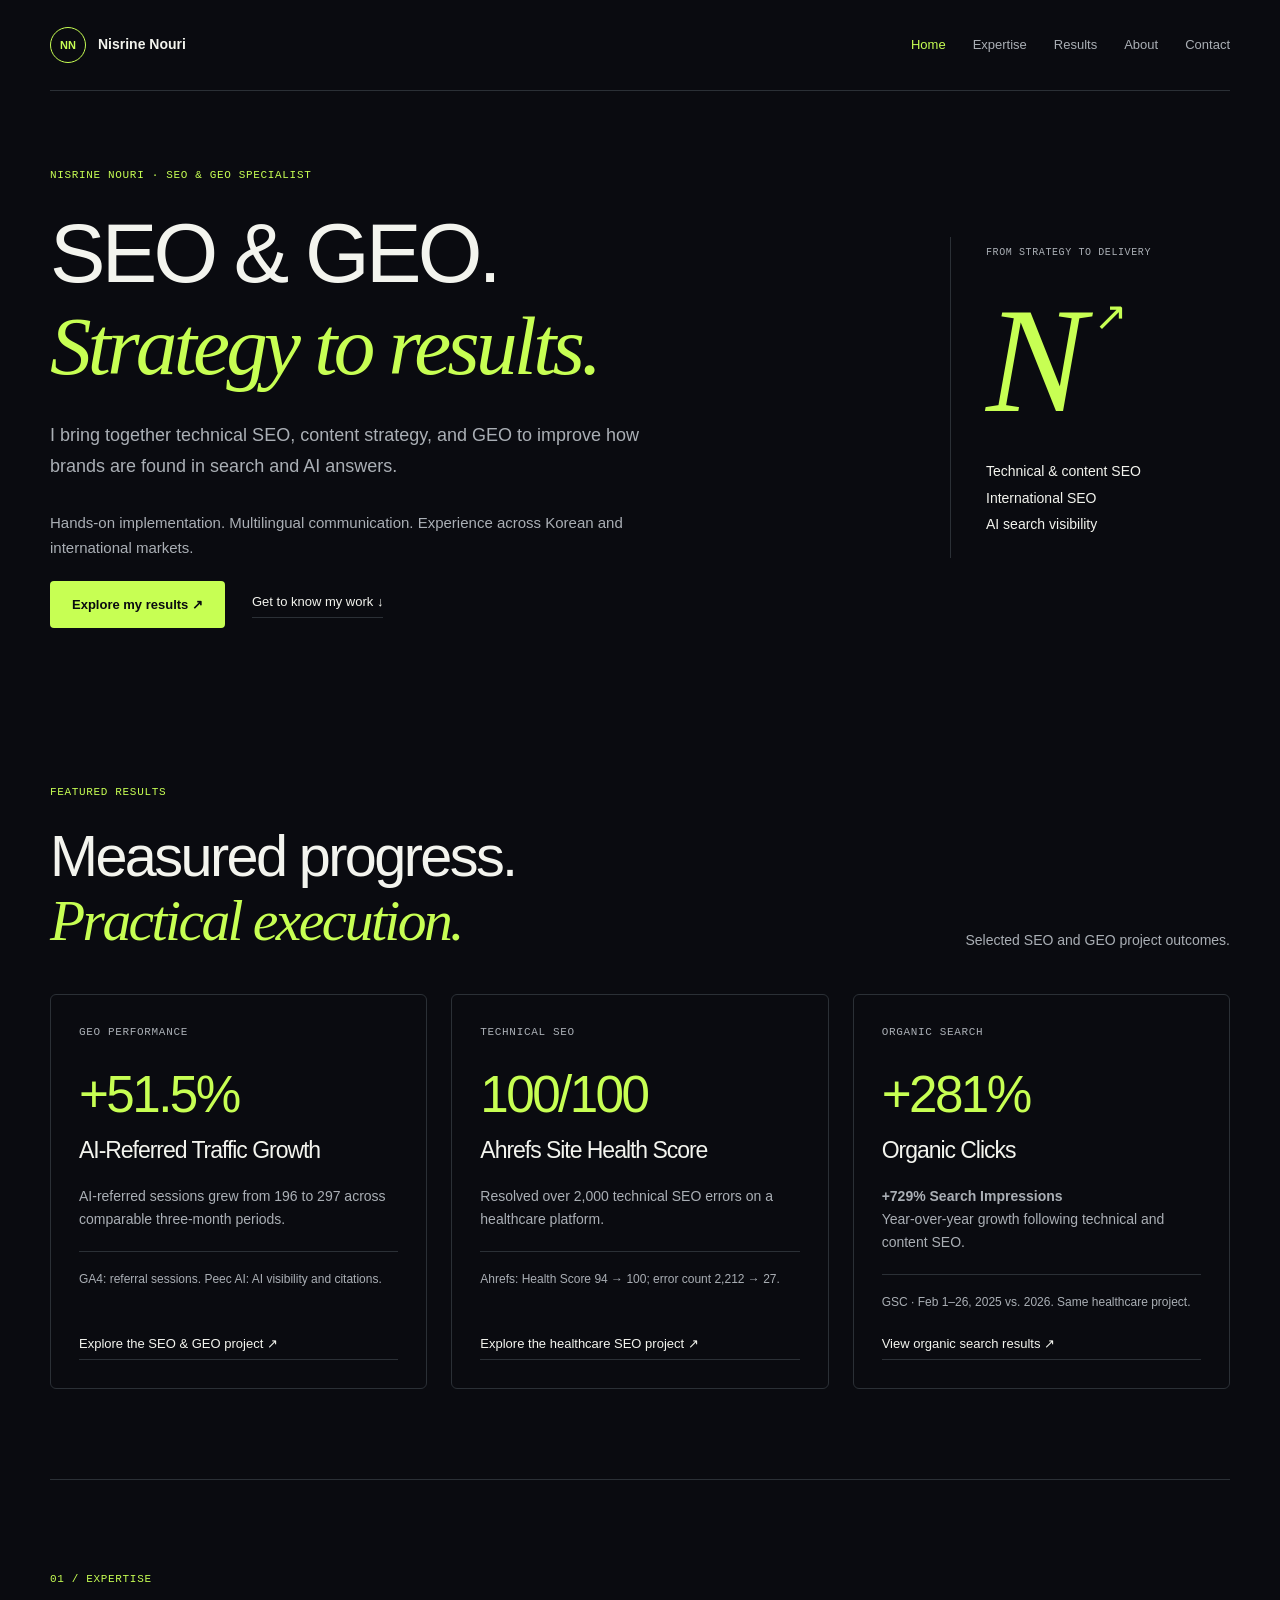
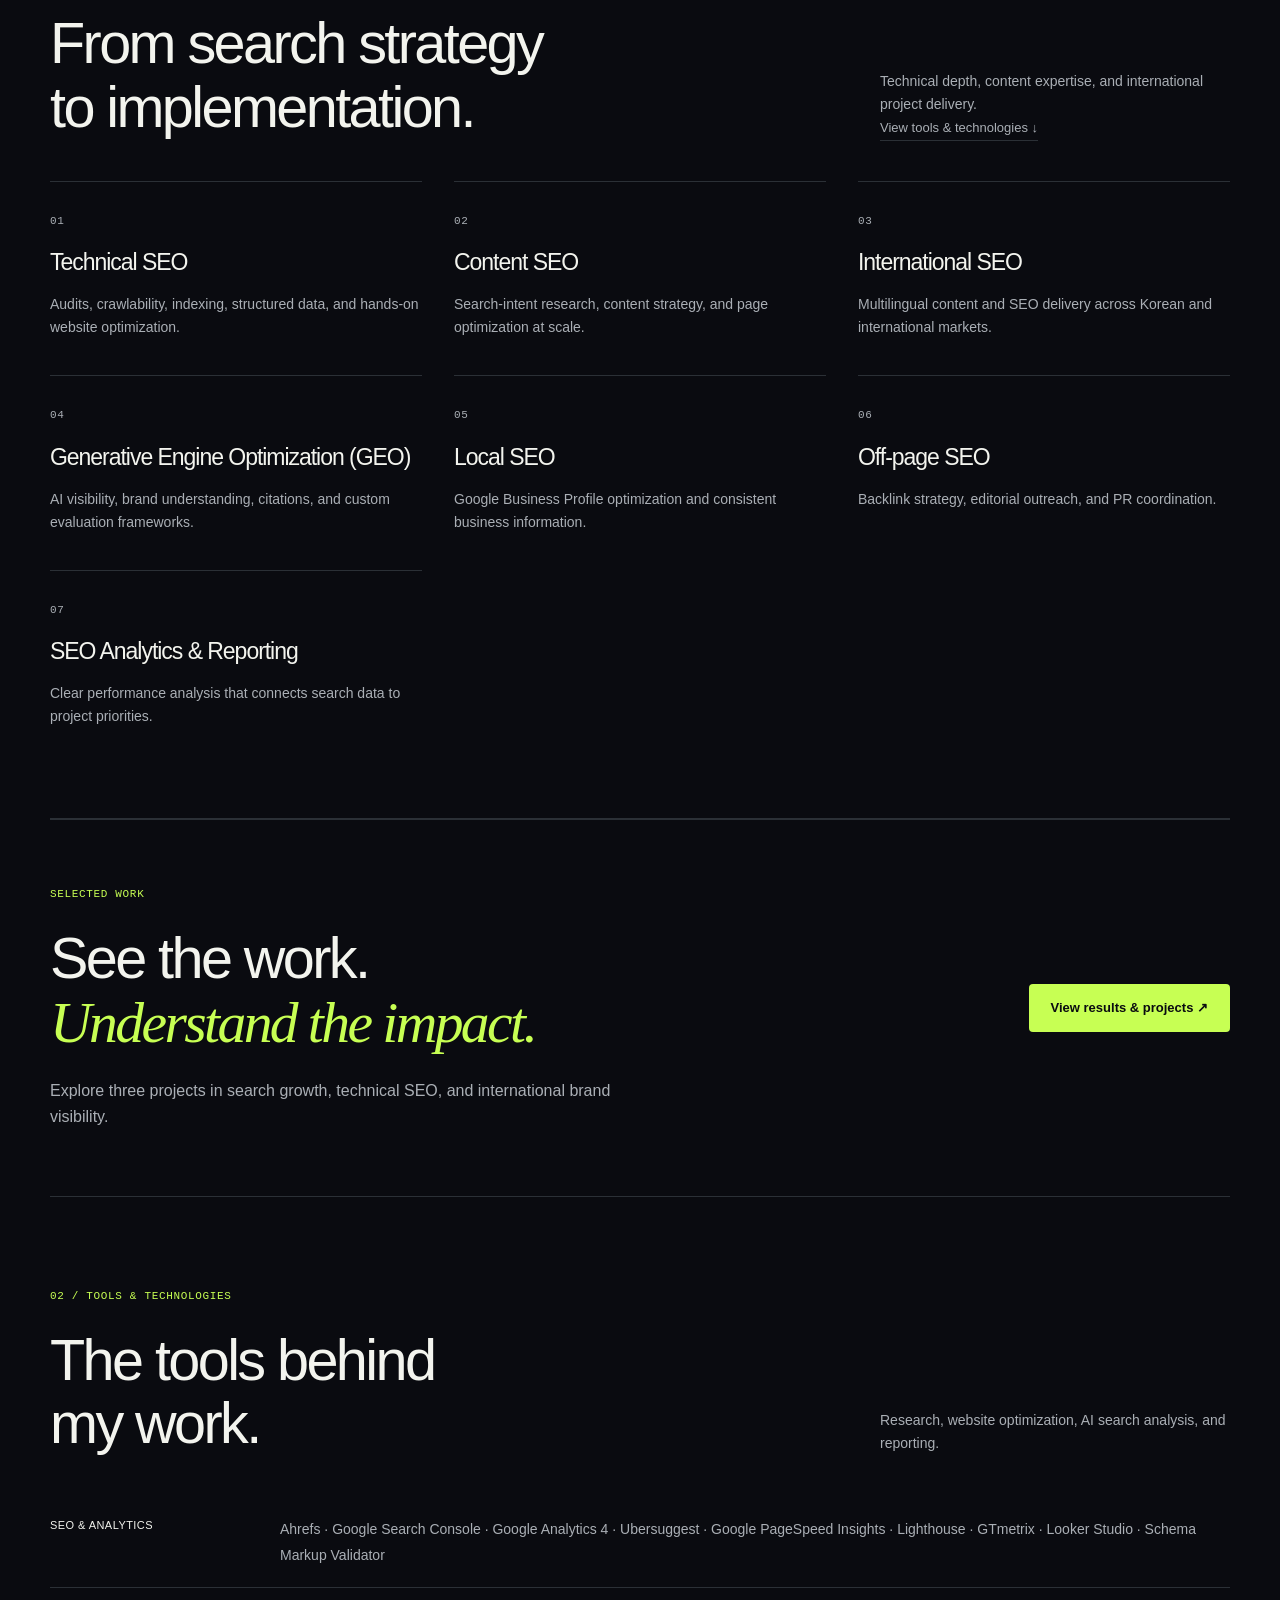
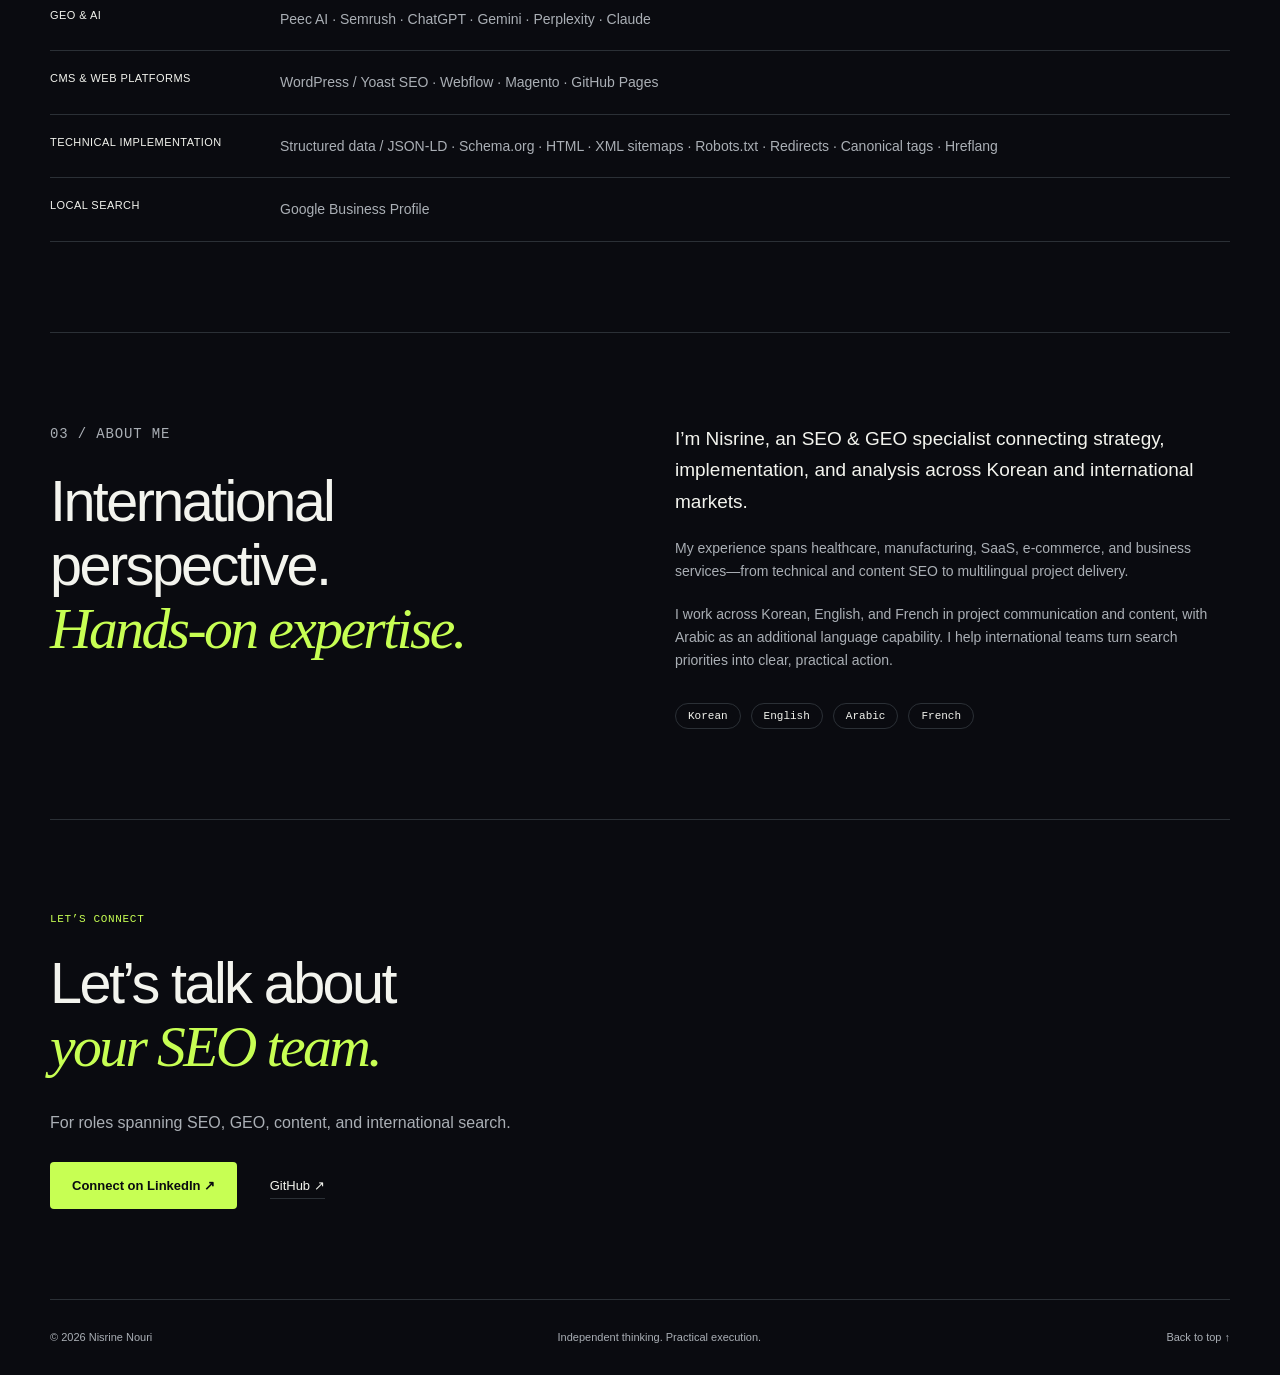
==== commit 02b38bb7: "Publish refined portfolio with three focused SEO and GEO case studies" ====
--- a/index.html
+++ b/index.html
@@ -38,10 +38,10 @@
 <div class="hero-copy">
 <p class="eyebrow">NISRINE NOURI · SEO & GEO SPECIALIST</p>
 <h1>SEO & GEO.<br>
-<em>A global perspective.</em>
+<em>Strategy to results.</em>
 </h1>
-<p class="intro">I combine content strategy, search analysis, and hands-on implementation to help brands become more visible in organic search and AI answers.</p>
-<p class="hero-detail">My background in global marketing brings a cross-cultural perspective to projects in healthcare, B2B software, industrial manufacturing, and professional services.</p>
+<p class="intro">I bring together technical SEO, content strategy, and GEO to improve how brands are found in search and AI answers.</p>
+<p class="hero-detail">Hands-on implementation. Multilingual communication. Experience across Korean and international markets.</p>
 <div class="actions">
 <a class="button" href="results.html">Explore my results ↗</a>
 <a class="text-link" href="#expertise">Get to know my work ↓</a>
@@ -51,47 +51,93 @@
 <span class="note-index">FROM STRATEGY TO DELIVERY</span>
 <div class="monogram" aria-hidden="true">N<span>↗</span>
 </div>
-<p>Content & search strategy<br>International SEO<br>AI search visibility</p>
+<p>Technical & content SEO<br>International SEO<br>AI search visibility</p>
 </aside>
+</section>
+<section id="featured-results" class="section wrap">
+<div class="section-heading">
+<div>
+<p class="eyebrow">FEATURED RESULTS</p>
+<h2>Measured progress.<br>
+<em>Practical execution.</em>
+</h2>
+</div>
+<p>Selected SEO and GEO project outcomes.</p>
+</div>
+<div class="featured-results-grid">
+<article class="featured-result">
+<span class="label">GEO PERFORMANCE</span>
+<p class="featured-value">+51.5%</p>
+<h3>AI-Referred Traffic Growth</h3>
+<p>AI-referred sessions grew from 196 to 297 across comparable three-month periods.</p>
+<p class="measurement-note">GA4: referral sessions. Peec AI: AI visibility and citations.</p>
+<a class="text-link" href="work/wordpress-seo.html">Explore the SEO & GEO project ↗</a>
+</article>
+<article class="featured-result">
+<span class="label">TECHNICAL SEO</span>
+<p class="featured-value">100/100</p>
+<h3>Ahrefs Site Health Score</h3>
+<p>Resolved over 2,000 technical SEO errors on a healthcare platform.</p>
+<p class="measurement-note">Ahrefs: Health Score 94 → 100; error count 2,212 → 27.</p>
+<a class="text-link" href="work/content-at-scale.html">Explore the healthcare SEO project ↗</a>
+</article>
+<article class="featured-result">
+<span class="label">ORGANIC SEARCH</span>
+<p class="featured-value">+281%</p>
+<h3>Organic Clicks</h3>
+<p>
+<strong>+729% Search Impressions</strong>
+<br>Year-over-year growth following technical and content SEO.</p>
+<p class="measurement-note">GSC · Feb 1–26, 2025 vs. 2026. Same healthcare project.</p>
+<a class="text-link" href="work/content-at-scale.html">View organic search results ↗</a>
+</article>
+</div>
 </section>
 <section id="expertise" class="section wrap">
 <div class="section-heading">
 <div>
 <p class="eyebrow">01 / EXPERTISE</p>
-<h2>Search expertise,<br>from different angles.</h2>
-</div>
-<p>I connect what people search for, how a brand communicates, and how its website works.</p>
+<h2>From search strategy<br>to implementation.</h2>
+</div>
+<p>Technical depth, content expertise, and international project delivery.<br>
+<a class="text-link" href="#tools">View tools & technologies ↓</a>
+</p>
 </div>
 <div class="strength-grid">
 <article>
 <span class="label">01</span>
-<h3>Content & SEO strategy</h3>
-<p>Keyword research, search-intent analysis, page optimization, and content planning. I organize topics into clear content journeys and turn recommendations into page-level work.</p>
+<h3>Technical SEO</h3>
+<p>Audits, crawlability, indexing, structured data, and hands-on website optimization.</p>
 </article>
 <article>
 <span class="label">02</span>
-<h3>GEO & brand understanding</h3>
-<p>Analysis of how AI systems mention, recommend, and cite brands. I investigate brand confusion, assess answer quality, and adapt evaluation criteria to the business.</p>
+<h3>Content SEO</h3>
+<p>Search-intent research, content strategy, and page optimization at scale.</p>
 </article>
 <article>
 <span class="label">03</span>
-<h3>International & multilingual SEO</h3>
-<p>Direct English and French content work, localization quality checks, and coordination with language specialists. I keep content and delivery consistent across markets.</p>
+<h3>International SEO</h3>
+<p>Multilingual content and SEO delivery across Korean and international markets.</p>
 </article>
 <article>
 <span class="label">04</span>
-<h3>Technical SEO & implementation</h3>
-<p>Crawl and indexing analysis, redirects, metadata, structured data, and llms.txt. I implement changes in WordPress and Webflow and coordinate with developers when needed.</p>
+<h3>Generative Engine Optimization (GEO)</h3>
+<p>AI visibility, brand understanding, citations, and custom evaluation frameworks.</p>
 </article>
 <article>
 <span class="label">05</span>
-<h3>Off-page & local SEO</h3>
-<p>Backlink strategy, editorial and PR coordination, placement review, and Google Business Profile management. I bring consistent brand information to external search touchpoints.</p>
+<h3>Local SEO</h3>
+<p>Google Business Profile optimization and consistent business information.</p>
 </article>
 <article>
 <span class="label">06</span>
-<h3>Analytics & project delivery</h3>
-<p>Search Console, GA4, and Looker Studio reporting that connects activity to performance. I manage priorities, specialist contributions, quality checks, and client communication.</p>
+<h3>Off-page SEO</h3>
+<p>Backlink strategy, editorial outreach, and PR coordination.</p>
+</article>
+<article>
+<span class="label">07</span>
+<h3>SEO Analytics & Reporting</h3>
+<p>Clear performance analysis that connects search data to project priorities.</p>
 </article>
 </div>
 </section>
@@ -101,7 +147,7 @@
 <h2>See the work.<br>
 <em>Understand the impact.</em>
 </h2>
-<p>Explore search growth, technical improvements, multilingual delivery, and brand visibility projects—with the results and my role explained together.</p>
+<p>Explore three projects in search growth, technical SEO, and international brand visibility.</p>
 </div>
 <a class="button" href="results.html">View results & projects ↗</a>
 </section>
@@ -111,50 +157,48 @@
 <p class="eyebrow">02 / TOOLS & TECHNOLOGIES</p>
 <h2>The tools behind<br>my work.</h2>
 </div>
-<p>For research, implementation, measurement, and reporting.</p>
-</div>
-<div class="tool-grid">
-<article>
-<span class="label">SEO & RESEARCH</span>
-<h3>Ahrefs<br>Google Search Console</h3>
-<p>Technical audits, search queries, indexing, and organic performance.</p>
-</article>
-<article>
-<span class="label">ANALYTICS & REPORTING</span>
-<h3>GA4<br>Looker Studio</h3>
-<p>Audience analysis, data integration, dashboards, and client reporting.</p>
-</article>
-<article>
-<span class="label">GEO ANALYSIS</span>
-<h3>Peec AI<br>Semrush</h3>
-<p>AI visibility, brand mentions, citation analysis, and competitor comparisons.</p>
-</article>
-<article>
-<span class="label">CMS & IMPLEMENTATION</span>
-<h3>WordPress<br>Webflow</h3>
-<p>Content and technical SEO implementation. Framer: audits and developer guidance.</p>
-</article>
-<article>
-<span class="label">LOCAL SEARCH</span>
-<h3>Google Business Profile</h3>
-<p>Business information, verification coordination, and profile updates.</p>
-</article>
-</div>
+<p>Research, website optimization, AI search analysis, and reporting.</p>
+</div>
+<table class="tools-table">
+<caption class="sr-only">Tools and technologies by area of work</caption>
+<tbody>
+<tr>
+<th scope="row">SEO & ANALYTICS</th>
+<td>Ahrefs · Google Search Console · Google Analytics 4 · Ubersuggest · Google PageSpeed Insights · Lighthouse · GTmetrix · Looker Studio · Schema Markup Validator</td>
+</tr>
+<tr>
+<th scope="row">GEO & AI</th>
+<td>Peec AI · Semrush · ChatGPT · Gemini · Perplexity · Claude</td>
+</tr>
+<tr>
+<th scope="row">CMS & WEB PLATFORMS</th>
+<td>WordPress / Yoast SEO · Webflow · Magento · GitHub Pages</td>
+</tr>
+<tr>
+<th scope="row">TECHNICAL IMPLEMENTATION</th>
+<td>Structured data / JSON-LD · Schema.org · HTML · XML sitemaps · Robots.txt · Redirects · Canonical tags · Hreflang</td>
+</tr>
+<tr>
+<th scope="row">LOCAL SEARCH</th>
+<td>Google Business Profile</td>
+</tr>
+</tbody>
+</table>
 </section>
 <section id="about" class="section wrap about">
 <div>
 <p class="eyebrow">03 / ABOUT ME</p>
-<h2>A multilingual<br>
-<em>marketing perspective.</em>
-</h2>
-</div>
-<div>
-<p class="about-lead">I’m Nisrine, an SEO & GEO specialist with experience in global marketing, content, and international project delivery.</p>
-<p>I work directly on English and French content and collaborate with specialists across other languages. That experience shapes how I approach search intent, terminology, and brand communication for different audiences.</p>
-<p>I enjoy connecting the strategic and practical sides of a project: understanding the business, identifying opportunities, delivering improvements, and explaining the results clearly.</p>
+<h2>International perspective.<br>
+<em>Hands-on expertise.</em>
+</h2>
+</div>
+<div>
+<p class="about-lead">I’m Nisrine, an SEO & GEO specialist connecting strategy, implementation, and analysis across Korean and international markets.</p>
+<p>My experience spans healthcare, manufacturing, SaaS, e-commerce, and business services—from technical and content SEO to multilingual project delivery.</p>
+<p>I work across Korean, English, and French in project communication and content, with Arabic as an additional language capability. I help international teams turn search priorities into clear, practical action.</p>
 <div class="language-row" aria-label="Languages">
+<span>Korean</span>
 <span>English</span>
-<span>Korean</span>
 <span>Arabic</span>
 <span>French</span>
 </div>
--- a/styles.css
+++ b/styles.css
@@ -9,6 +9,33 @@
   color-scheme:dark
 }
 /* Clear overview and a dedicated results journey. */
+.sr-only { position:absolute; width:1px; height:1px; padding:0; margin:-1px; overflow:hidden; clip:rect(0,0,0,0); white-space:nowrap; border:0; }
+.tools-table { width:100%; border-collapse:collapse; text-align:left; font-size:14px; }
+.tools-table th,.tools-table td { padding:18px 0; border-bottom:1px solid var(--line); vertical-align:top; }
+.tools-table th { width:230px; padding-right:28px; font-size:11px; letter-spacing:.04em; font-weight:500; }
+.tools-table td { color:var(--muted); line-height:1.9; }
+@media(max-width:560px) { .tools-table th { width:105px; padding-right:15px; font-size:10px; } .tools-table td { font-size:12px; } }
+.featured-results-grid { display:grid; grid-template-columns:repeat(3,minmax(0,1fr)); gap:24px; }
+.featured-result { display:flex; flex-direction:column; border:1px solid var(--line); border-radius:6px; padding:28px; }
+.featured-result .featured-value { color:var(--accent); font-size:clamp(38px,4vw,58px); letter-spacing:-.05em; line-height:1.15; margin:25px 0 12px; }
+.featured-result h3 { font-size:23px; line-height:1.2; margin-bottom:20px; }
+.featured-result p { color:var(--muted); font-size:14px; }
+.featured-result .measurement-note { font-size:12px; padding-top:18px; border-top:1px solid var(--line); }
+.featured-result .text-link { margin-top:auto; }
+.tool-grid .tool-category { font-size:15px; line-height:1.5; letter-spacing:.03em; }
+.tool-list { list-style:none; padding:0; margin:20px 0 0; color:var(--muted); font-size:14px; line-height:1.9; }
+.featured-project-title { max-width:920px; font-size:clamp(30px,4vw,50px); }
+.metric-table-wrap { overflow-x:auto; margin:25px 0; }
+.case-section>div { min-width:0; }
+.metric-table { width:100%; border-collapse:collapse; font-size:14px; text-align:left; }
+.metric-table caption { text-align:left; color:var(--muted); font-size:12px; margin-bottom:14px; }
+.metric-table th,.metric-table td { padding:14px 12px; border-bottom:1px solid var(--line); vertical-align:top; }
+.metric-table th { font-weight:500; }
+.metric-table thead { color:var(--accent); }
+.metric-table tbody td { color:var(--muted); }
+@media(max-width:560px) { .metric-table { font-size:12px; } .metric-table th,.metric-table td { padding:12px 6px; overflow-wrap:anywhere; } }
+@media(max-width:1000px) { .featured-result { padding:22px; } }
+@media(max-width:760px) { .featured-results-grid { grid-template-columns:1fr; } .featured-result .featured-value { font-size:48px; } }
 .header nav a[aria-current="page"] { color:var(--accent); }
 .hero-detail { max-width:650px; color:var(--muted); font-size:15px; }
 .overview-note p { font-size:14px; line-height:1.9; }
